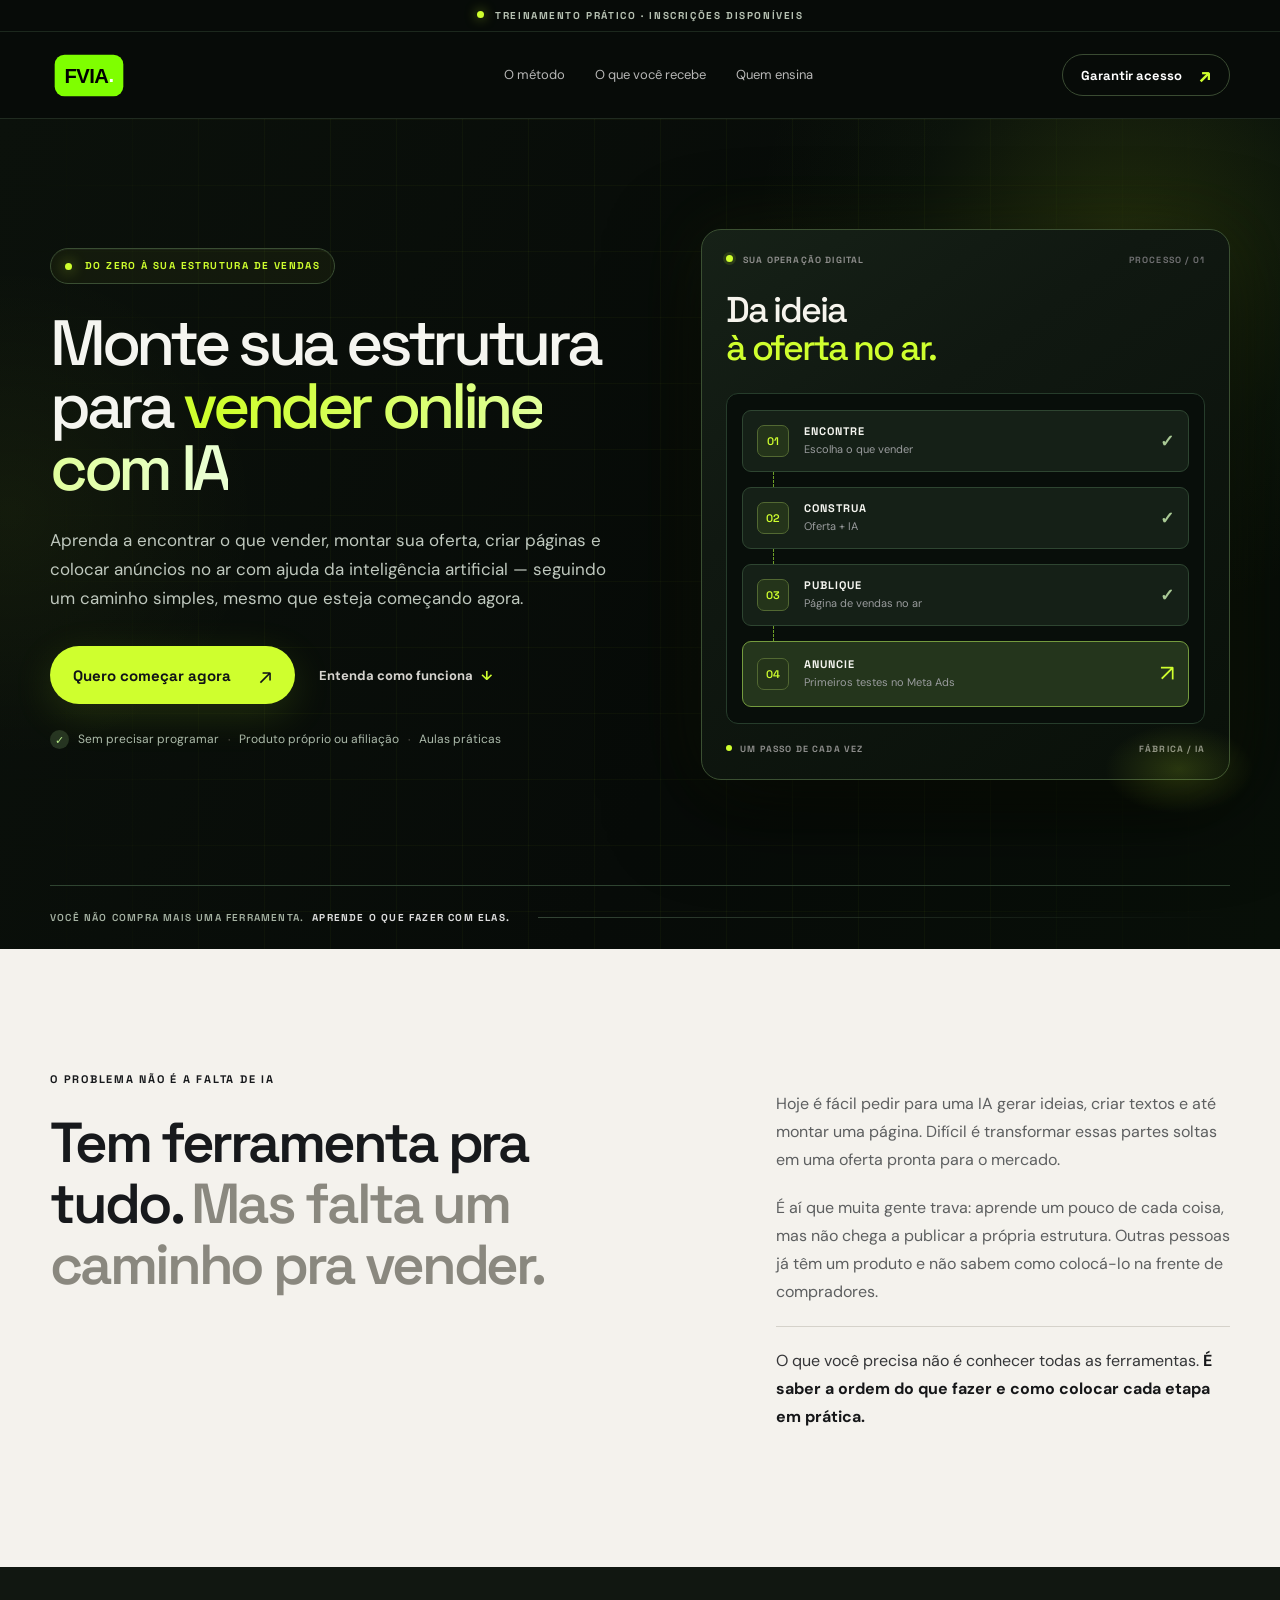
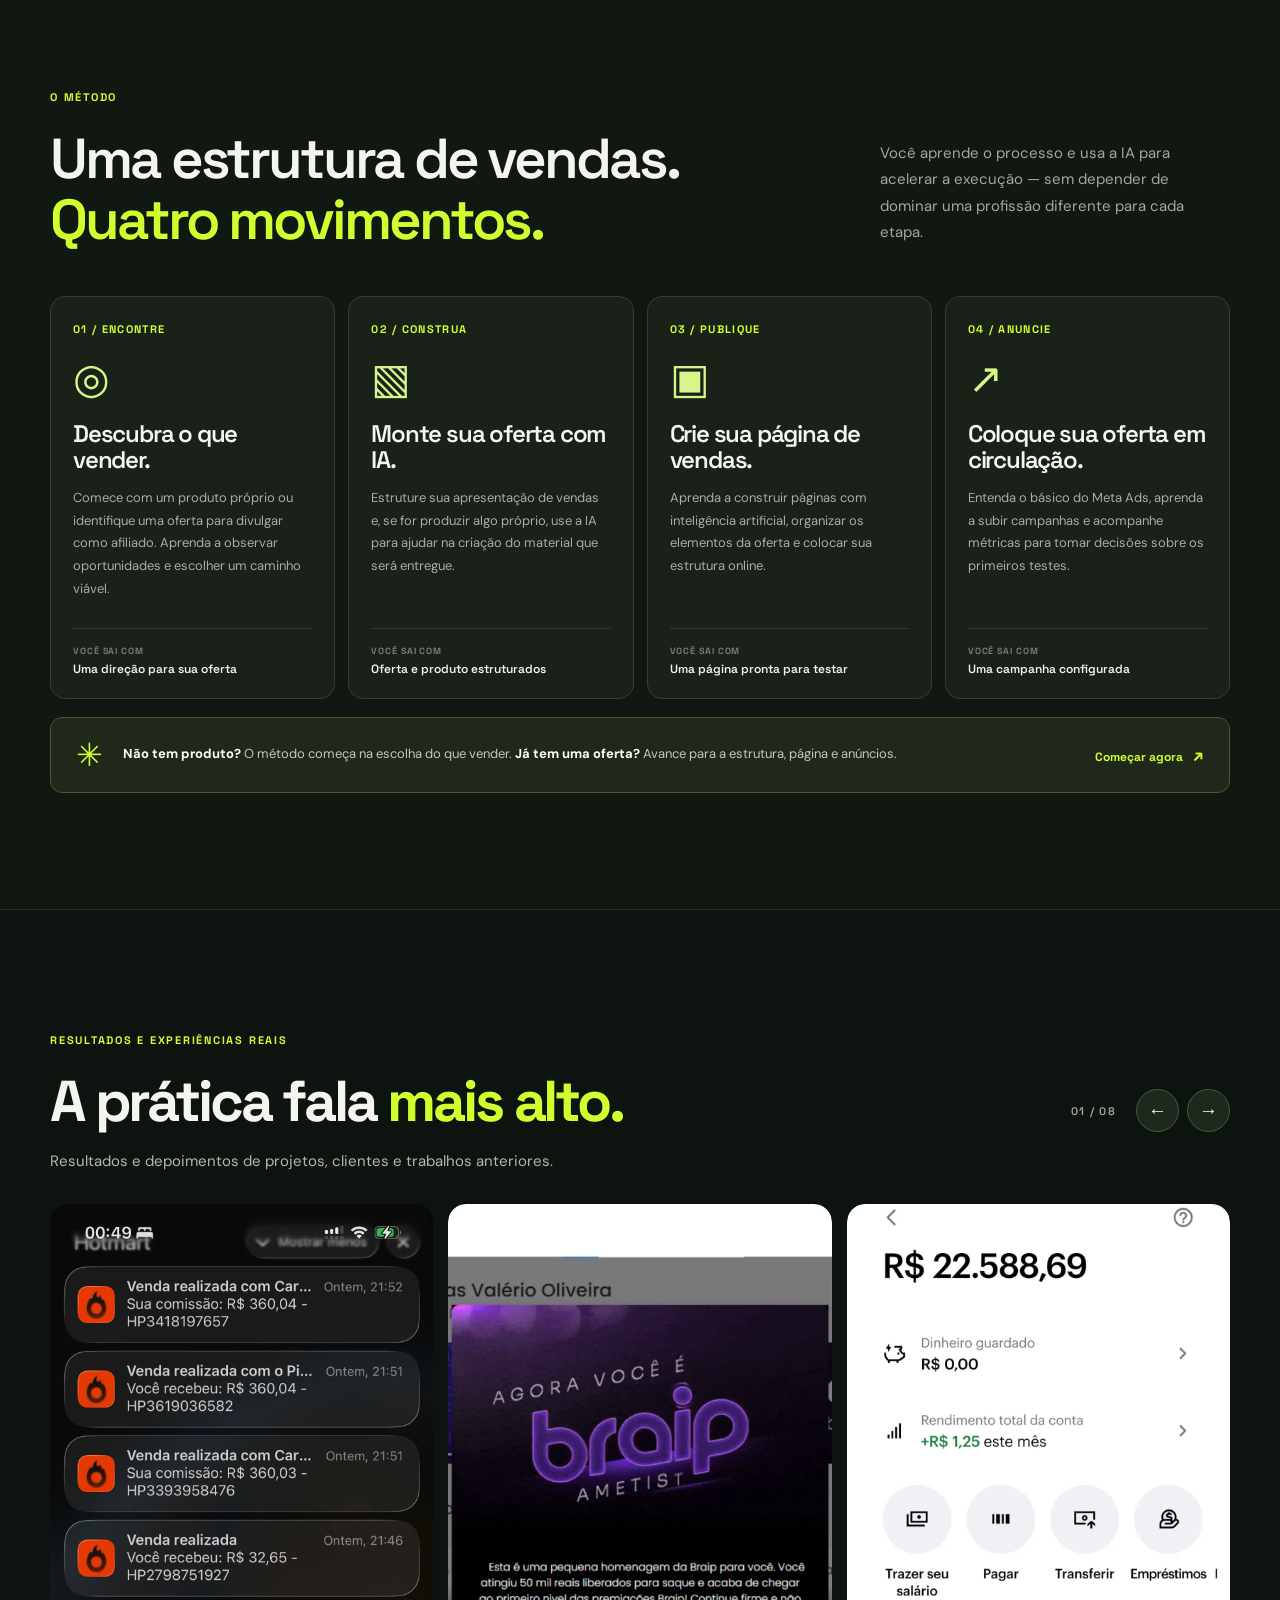
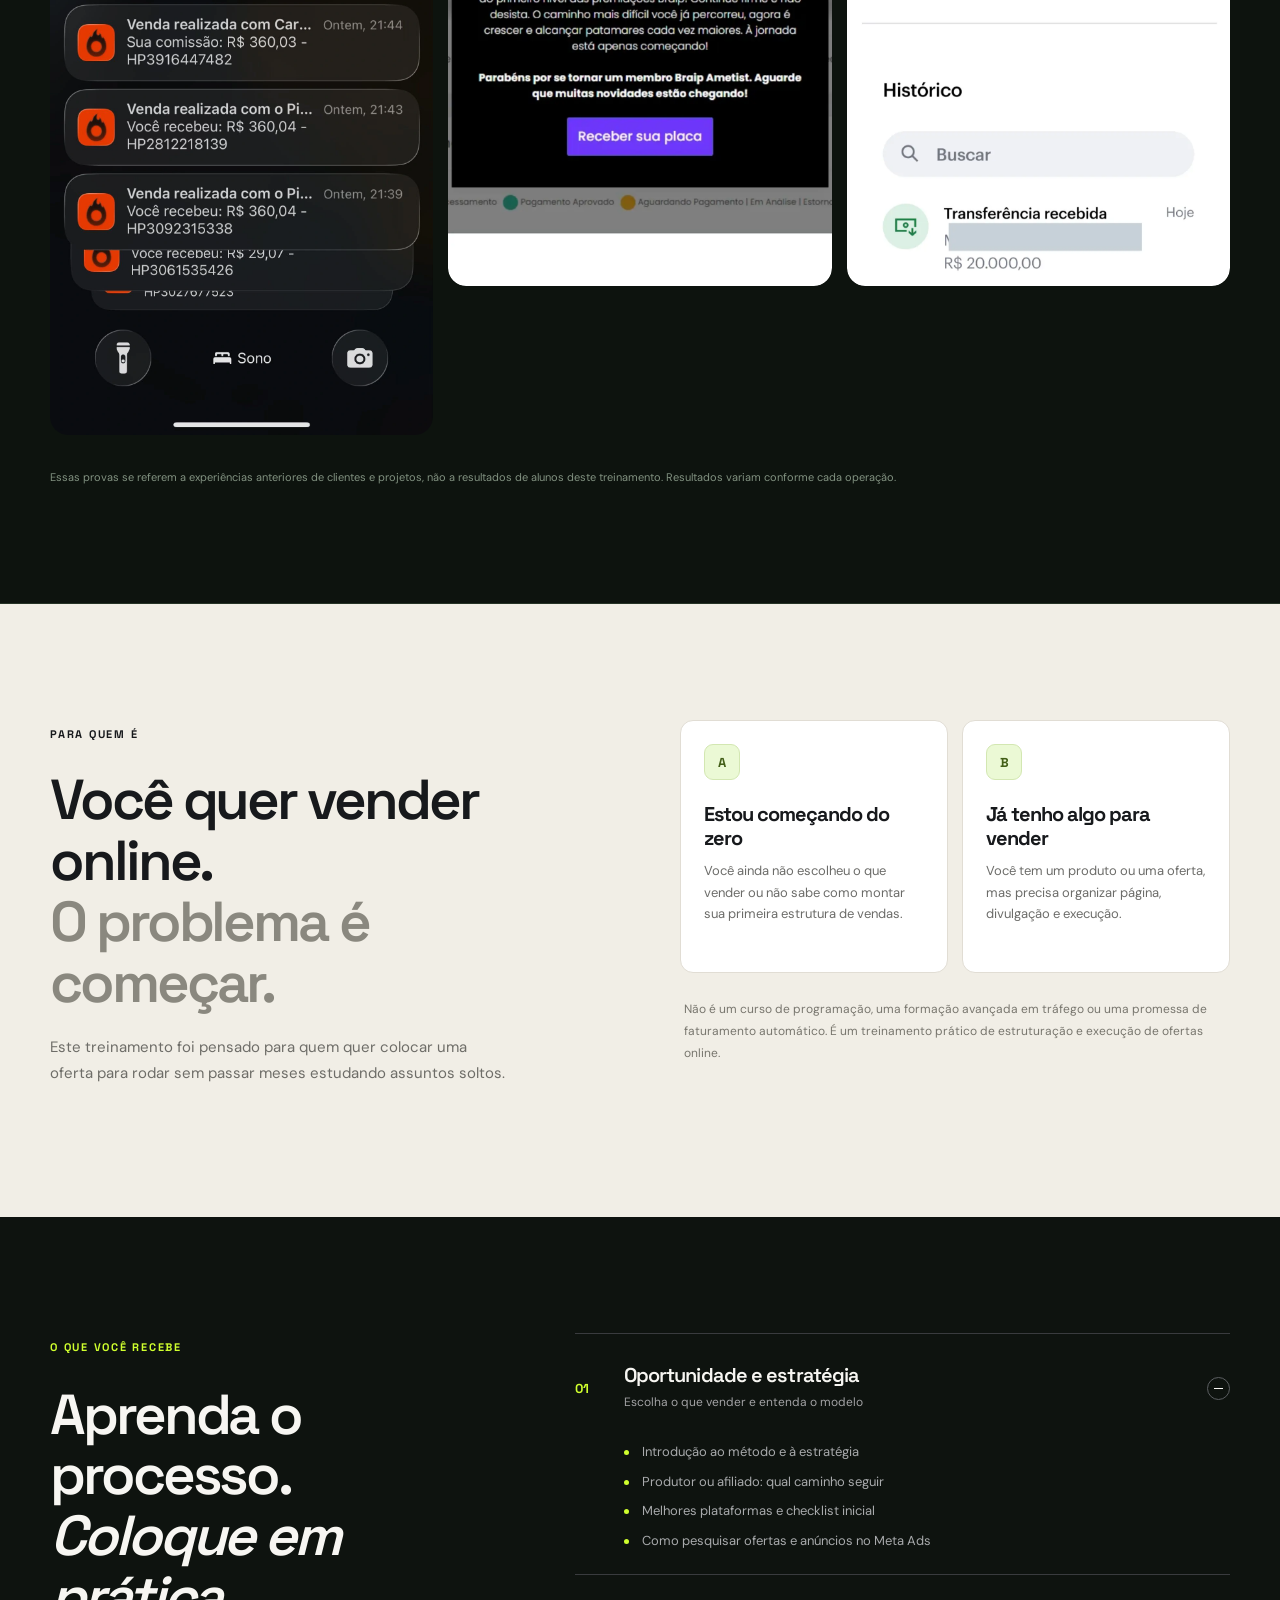
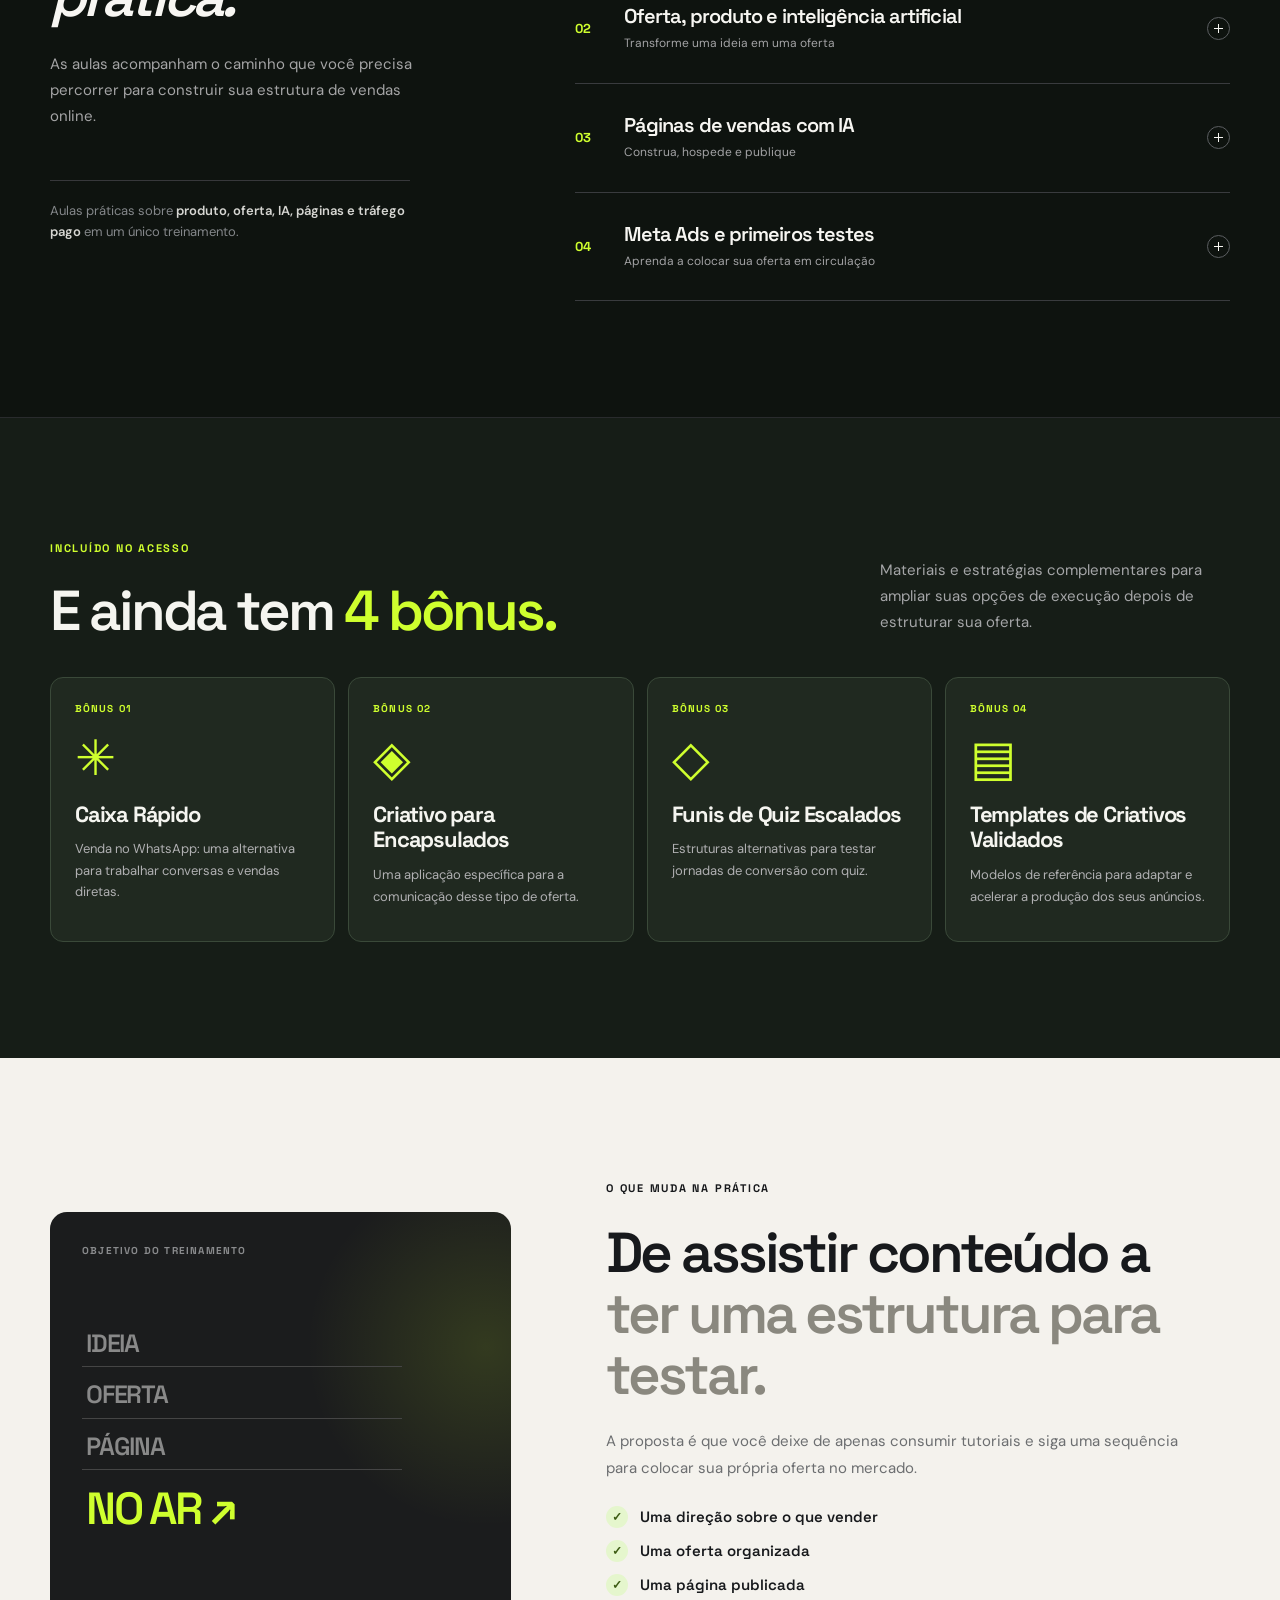
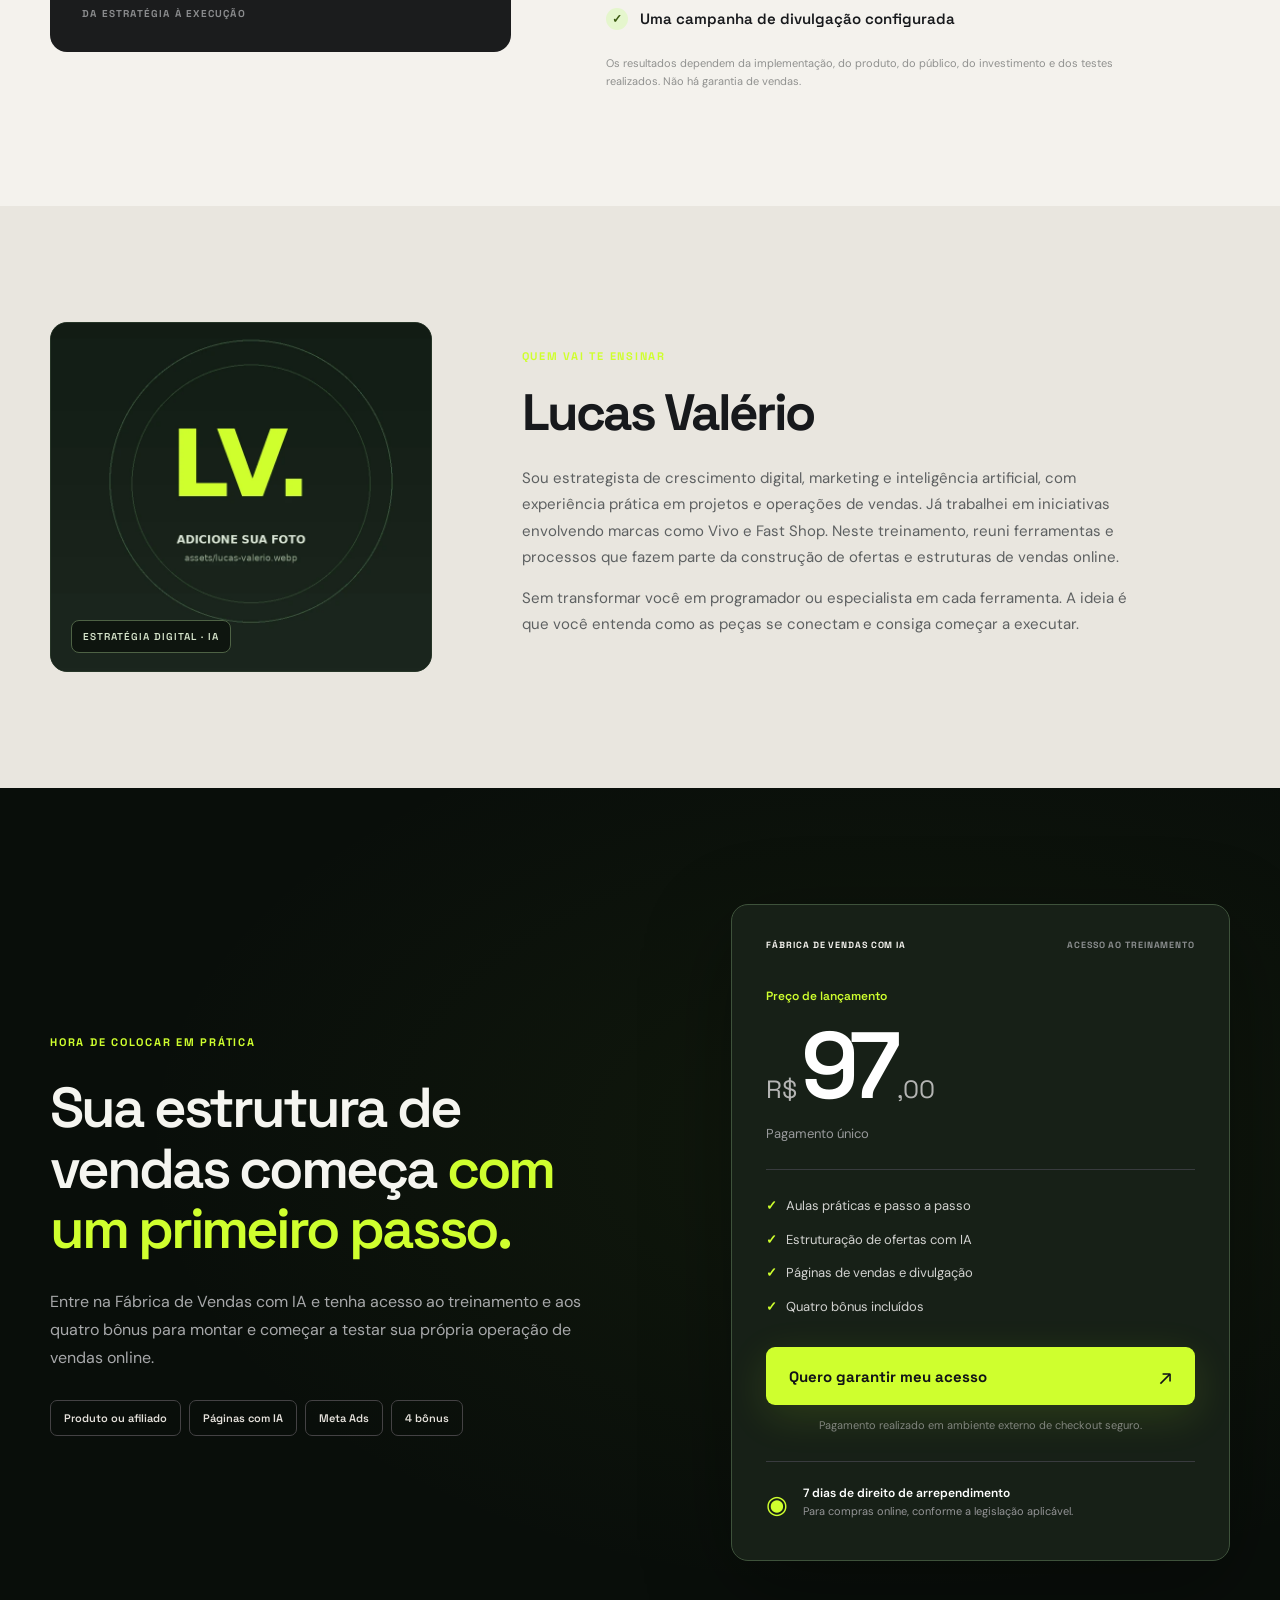
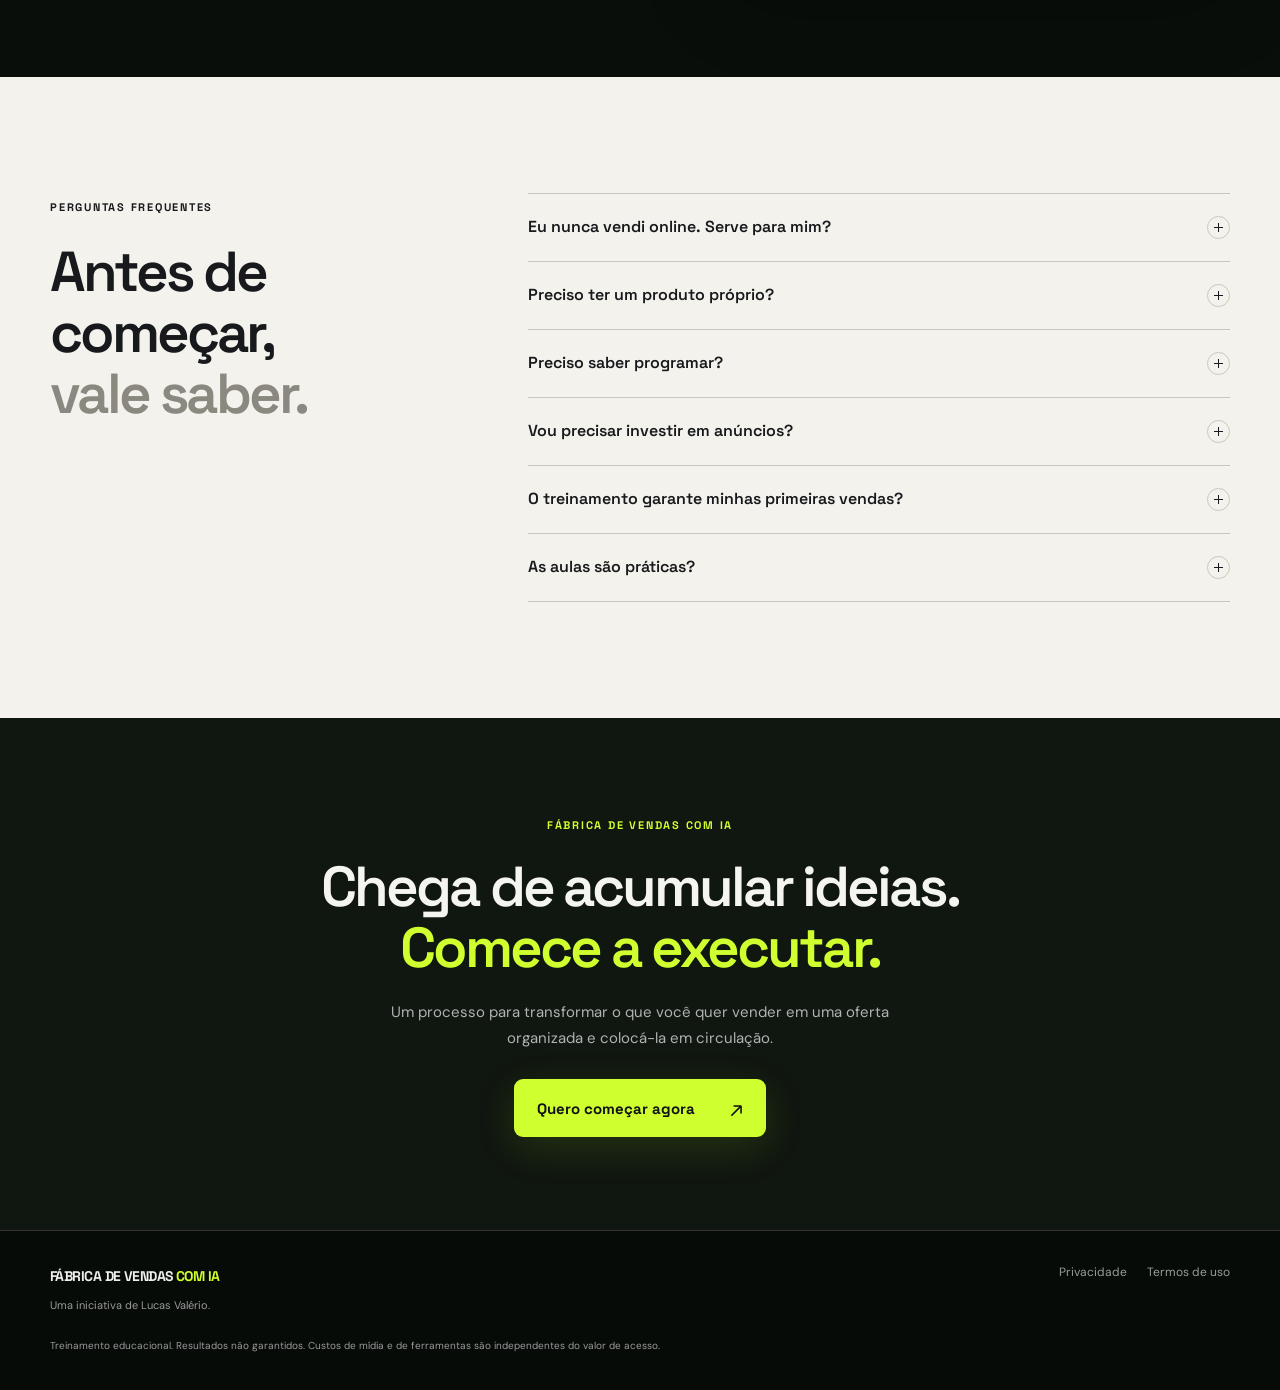
==== index.html @ 6d88d554 "Update index.html" ====
<!doctype html>
<html lang="pt-BR">
<head>
  <meta charset="utf-8">
  <meta name="viewport" content="width=device-width, initial-scale=1">
  <meta name="theme-color" content="#070B08">
  <meta name="description" content="Fábrica de Vendas com IA: aprenda a escolher uma oferta, criar sua estrutura de vendas online com inteligência artificial e anunciar no Meta Ads. Treinamento prático por R$ 97.">
  <meta property="og:type" content="website">
  <meta property="og:locale" content="pt_BR">
  <meta property="og:title" content="Fábrica de Vendas com IA | Do zero à sua estrutura de vendas online">
  <meta property="og:description" content="Um caminho prático para escolher o que vender, montar sua oferta, publicar sua página e aprender a anunciar com apoio da IA.">
  <meta name="twitter:card" content="summary">
  <meta name="twitter:title" content="Fábrica de Vendas com IA">
  <meta name="twitter:description" content="Monte sua própria estrutura de vendas online usando inteligência artificial.">
  <title>Fábrica de Vendas com IA | Lucas Valério</title>
  <link rel="icon" type="image/svg+xml" href="./favicon.svg">
  <link rel="preconnect" href="https://fonts.googleapis.com">
  <link rel="preconnect" href="https://fonts.gstatic.com" crossorigin>
  <link href="https://fonts.googleapis.com/css2?family=DM+Sans:wght@400;500;600;700&family=Space+Grotesk:wght@400;500;600;700&display=swap" rel="stylesheet">
  <link rel="stylesheet" href="./style.css">
  <script src="./script.js" defer></script>




  <script type="text/javascript">
    (function(c,l,a,r,i,t,y){
        c[a]=c[a]||function(){(c[a].q=c[a].q||[]).push(arguments)};
        t=l.createElement(r);t.async=1;t.src="https://www.clarity.ms/tag/"+i;
        y=l.getElementsByTagName(r)[0];y.parentNode.insertBefore(t,y);
    })(window, document, "clarity", "script", "z84dhyf1uo");
</script>




  
</head>
<body>
  <a class="skip" href="#conteudo">Pular para o conteúdo</a>
  <div class="topline"><span class="live-dot" aria-hidden="true"></span> TREINAMENTO PRÁTICO · INSCRIÇÕES DISPONÍVEIS</div>
  <header class="site-header" id="topo">
    <div class="container header-inner">
      <a class="brand" href="#topo" aria-label="Fábrica de Vendas com IA, início">
        <img class="brand-logo" src="./assets/FVIA.svg" width="264" height="72" alt="Fábrica de Vendas com IA" decoding="async">
      </a>
      <nav class="desktop-nav" aria-label="Navegação principal">
        <a href="#metodo">O método</a><a href="#conteudo-programa">O que você recebe</a><a href="#sobre">Quem ensina</a>
      </nav>
      <a href="#investimento" class="header-cta">Garantir acesso <span aria-hidden="true">↗</span></a>
    </div>
  </header>

  <main id="conteudo">
    <section class="hero dark-section" aria-labelledby="hero-heading">
      <div class="hero-grid" aria-hidden="true"></div>
      <div class="container hero-layout">
        <div class="hero-copy">
          <span class="eyebrow"><span class="line"></span> DO ZERO À SUA ESTRUTURA DE VENDAS</span>
          <h1 id="hero-heading">Monte sua estrutura para <em>vender online com IA</em></h1>
          <p class="hero-sub">Aprenda a encontrar o que vender, montar sua oferta, criar páginas e colocar anúncios no ar com ajuda da inteligência artificial — seguindo um caminho simples, mesmo que esteja começando agora.</p>
          <div class="hero-actions">
            <a class="btn btn-primary" href="#investimento">Quero começar agora <span class="btn-arrow" aria-hidden="true">↗</span></a>
            <a class="text-link" href="#metodo">Entenda como funciona <span aria-hidden="true">↓</span></a>
          </div>
          <div class="hero-note"><span class="check-circle" aria-hidden="true">✓</span> Sem precisar programar <span class="hero-dot">·</span> Produto próprio ou afiliação <span class="hero-dot">·</span> Aulas práticas</div>
        </div>
        <div class="hero-art" aria-label="Representação das quatro etapas do método: encontrar, construir, publicar e anunciar">
          <div class="art-topline"><span><b class="art-signal"></b> SUA OPERAÇÃO DIGITAL</span><span class="art-version">PROCESSO / 01</span></div>
          <div class="art-title">Da ideia <span>à oferta no ar.</span></div>
          <div class="art-flow">
            <div class="art-step"><span class="step-no">01</span><span class="step-copy"><strong>ENCONTRE</strong><small>Escolha o que vender</small></span><span class="step-check">✓</span></div>
            <div class="art-connector"></div>
            <div class="art-step"><span class="step-no">02</span><span class="step-copy"><strong>CONSTRUA</strong><small>Oferta + IA</small></span><span class="step-check">✓</span></div>
            <div class="art-connector"></div>
            <div class="art-step"><span class="step-no">03</span><span class="step-copy"><strong>PUBLIQUE</strong><small>Página de vendas no ar</small></span><span class="step-check">✓</span></div>
            <div class="art-connector"></div>
            <div class="art-step art-last"><span class="step-no">04</span><span class="step-copy"><strong>ANUNCIE</strong><small>Primeiros testes no Meta Ads</small></span><span class="step-arrow">↗</span></div>
          </div>
          <div class="art-footer"><span><i></i> UM PASSO DE CADA VEZ</span><span>FÁBRICA / IA</span></div>
        </div>
      </div>
      <div class="container"><div class="hero-bottom">VOCÊ NÃO COMPRA MAIS UMA FERRAMENTA. <strong>APRENDE O QUE FAZER COM ELAS.</strong><span class="hero-bottom-line"></span></div></div>
    </section>

    <section class="problem section-padding" id="problema">
      <div class="container problem-layout">
        <div class="section-heading"><span class="overline">O PROBLEMA NÃO É A FALTA DE IA</span><h2>Tem ferramenta pra tudo. <span>Mas falta um caminho pra vender.</span></h2></div>
        <div class="problem-body">
          <p>Hoje é fácil pedir para uma IA gerar ideias, criar textos e até montar uma página. Difícil é transformar essas partes soltas em uma oferta pronta para o mercado.</p>
          <p>É aí que muita gente trava: aprende um pouco de cada coisa, mas não chega a publicar a própria estrutura. Outras pessoas já têm um produto e não sabem como colocá-lo na frente de compradores.</p>
          <p class="problem-conclusion">O que você precisa não é conhecer todas as ferramentas. <strong>É saber a ordem do que fazer e como colocar cada etapa em prática.</strong></p>
        </div>
      </div>
    </section>

    <section class="method section-padding dark-section" id="metodo">
      <div class="container">
        <div class="method-head"><div><span class="overline orange-text">O MÉTODO</span><h2>Uma estrutura de vendas.<br><em>Quatro movimentos.</em></h2></div><p>Você aprende o processo e usa a IA para acelerar a execução — sem depender de dominar uma profissão diferente para cada etapa.</p></div>
        <div class="steps-grid">
          <article class="method-card"><span class="method-index">01 / ENCONTRE</span><div class="method-symbol" aria-hidden="true">◎</div><h3>Descubra o que vender.</h3><p>Comece com um produto próprio ou identifique uma oferta para divulgar como afiliado. Aprenda a observar oportunidades e escolher um caminho viável.</p><div class="method-result"><span>VOCÊ SAI COM</span><strong>Uma direção para sua oferta</strong></div></article>
          <article class="method-card"><span class="method-index">02 / CONSTRUA</span><div class="method-symbol" aria-hidden="true">▧</div><h3>Monte sua oferta com IA.</h3><p>Estruture sua apresentação de vendas e, se for produzir algo próprio, use a IA para ajudar na criação do material que será entregue.</p><div class="method-result"><span>VOCÊ SAI COM</span><strong>Oferta e produto estruturados</strong></div></article>
          <article class="method-card"><span class="method-index">03 / PUBLIQUE</span><div class="method-symbol" aria-hidden="true">▣</div><h3>Crie sua página de vendas.</h3><p>Aprenda a construir páginas com inteligência artificial, organizar os elementos da oferta e colocar sua estrutura online.</p><div class="method-result"><span>VOCÊ SAI COM</span><strong>Uma página pronta para testar</strong></div></article>
          <article class="method-card"><span class="method-index">04 / ANUNCIE</span><div class="method-symbol" aria-hidden="true">↗</div><h3>Coloque sua oferta em circulação.</h3><p>Entenda o básico do Meta Ads, aprenda a subir campanhas e acompanhe métricas para tomar decisões sobre os primeiros testes.</p><div class="method-result"><span>VOCÊ SAI COM</span><strong>Uma campanha configurada</strong></div></article>
        </div>
        <div class="method-banner"><span class="banner-star" aria-hidden="true">✳</span><p><strong>Não tem produto?</strong> O método começa na escolha do que vender. <strong>Já tem uma oferta?</strong> Avance para a estrutura, página e anúncios.</p><a href="#investimento">Começar agora <span aria-hidden="true">↗</span></a></div>
      </div>
    </section>

    <section class="proofs section-padding dark-section" id="resultados" aria-labelledby="proofs-title">
      <div class="container">
        <div class="proofs-heading">
          <div><span class="overline orange-text">RESULTADOS E EXPERIÊNCIAS REAIS</span><h2 id="proofs-title">A prática fala <em>mais alto.</em></h2></div>
          <div class="proofs-controls"><span class="proofs-counter" id="proofs-counter" aria-live="polite">01 / 06</span><button class="proof-nav" type="button" data-direction="prev" aria-label="Prova anterior">←</button><button class="proof-nav" type="button" data-direction="next" aria-label="Próxima prova">→</button></div>
        </div>
        <p class="proofs-description">Resultados e depoimentos de projetos, clientes e trabalhos anteriores.</p>
        
<div class="proofs-track" id="proofs-track" tabindex="0" aria-label="Carrossel de resultados e depoimentos">

  <!-- RESULTADOS -->
  <article class="proof-card">
    <div class="proof-media">
      <img src="./assets/provas/resultado-01.webp" alt="Resultado 01" loading="lazy">
    </div>
  </article>

  <article class="proof-card">
    <div class="proof-media">
      <img src="./assets/provas/resultado-02.webp" alt="Resultado 02" loading="lazy">
    </div>
  </article>

  <article class="proof-card">
    <div class="proof-media">
      <img src="./assets/provas/resultado-03.webp" alt="Resultado 03" loading="lazy">
    </div>
  </article>

  <article class="proof-card">
    <div class="proof-media">
      <img src="./assets/provas/resultado-04.webp" alt="Resultado 04" loading="lazy">
    </div>
  </article>

  <article class="proof-card">
    <div class="proof-media">
      <img src="./assets/provas/resultado-05.webp" alt="Resultado 05" loading="lazy">
    </div>
  </article>

  <!-- DEPOIMENTO EM IMAGEM -->
  <article class="proof-card">
    <div class="proof-media">
      <img src="./assets/provas/depoimento-01.webp" alt="Depoimento de cliente" loading="lazy">
    </div>
  </article>

  <!-- VIDEO 01 -->
  <article class="proof-card">
    <button class="proof-video" type="button"
      data-video="./assets/provas/video-01-thumb.mp4"
      aria-label="Assistir depoimento em vídeo 01">

      <img src="./assets/provas/video-01-thumb.webp" alt="Capa do vídeo 01" loading="lazy">
      <span class="play-circle" aria-hidden="true">▶</span>

    </button>
  </article>

  <!-- VIDEO 02 -->
  <article class="proof-card">
    <button class="proof-video proof-video-no-thumb" type="button"
      data-video="./assets/provas/video-02.MP4"
      aria-label="Assistir depoimento em vídeo 02">

      <span class="play-circle" aria-hidden="true">▶</span>

    </button>
  </article>

</div>

        <p class="proof-disclaimer">Essas provas se referem a experiências anteriores de clientes e projetos, não a resultados de alunos deste treinamento. Resultados variam conforme cada operação.</p>
      </div>
    </section>
    <dialog class="proof-dialog" id="proof-dialog" aria-label="Depoimento em vídeo"><div class="dialog-heading"><strong>Depoimento em vídeo</strong><button type="button" class="proof-close" id="proof-close" aria-label="Fechar vídeo">×</button></div><video id="proof-player" controls playsinline preload="none"></video><p id="proof-player-error" hidden>O vídeo ainda não foi adicionado. Envie o arquivo para a pasta <code>assets/videos/</code> no GitHub.</p></dialog>

    <section class="who section-padding" id="para-quem">
      <div class="container who-layout"><div><span class="overline">PARA QUEM É</span><h2>Você quer vender online.<br><span>O problema é começar.</span></h2><p>Este treinamento foi pensado para quem quer colocar uma oferta para rodar sem passar meses estudando assuntos soltos.</p></div>
      <div class="who-options"><div class="who-card"><span class="who-number">A</span><h3>Estou começando do zero</h3><p>Você ainda não escolheu o que vender ou não sabe como montar sua primeira estrutura de vendas.</p></div><div class="who-card"><span class="who-number">B</span><h3>Já tenho algo para vender</h3><p>Você tem um produto ou uma oferta, mas precisa organizar página, divulgação e execução.</p></div><div class="who-disclaimer">Não é um curso de programação, uma formação avançada em tráfego ou uma promessa de faturamento automático. É um treinamento prático de estruturação e execução de ofertas online.</div></div>
      </div>
    </section>

    <section class="curriculum section-padding" id="conteudo-programa">
      <div class="container curriculum-layout">
        <div class="curriculum-intro"><span class="overline orange-text">O QUE VOCÊ RECEBE</span><h2>Aprenda o processo.<br><em>Coloque em prática.</em></h2><p>As aulas acompanham o caminho que você precisa percorrer para construir sua estrutura de vendas online.</p><div class="curriculum-aside">Aulas práticas sobre <strong>produto, oferta, IA, páginas e tráfego pago</strong> em um único treinamento.</div></div>
        <div class="module-list">
          <details class="module" open><summary><span class="module-num">01</span><span class="module-name"><strong>Oportunidade e estratégia</strong><small>Escolha o que vender e entenda o modelo</small></span><span class="toggle-plus" aria-hidden="true"></span></summary><div class="module-content"><ul><li>Introdução ao método e à estratégia</li><li>Produtor ou afiliado: qual caminho seguir</li><li>Melhores plataformas e checklist inicial</li><li>Como pesquisar ofertas e anúncios no Meta Ads</li></ul></div></details>
          <details class="module"><summary><span class="module-num">02</span><span class="module-name"><strong>Oferta, produto e inteligência artificial</strong><small>Transforme uma ideia em uma oferta</small></span><span class="toggle-plus" aria-hidden="true"></span></summary><div class="module-content"><ul><li>Estrutura de vendas e apresentação da oferta</li><li>Como pensar a entrega do seu produto</li><li>Ferramentas de IA para criar entregáveis</li><li>Organização da estrutura comercial</li></ul></div></details>
          <details class="module"><summary><span class="module-num">03</span><span class="module-name"><strong>Páginas de vendas com IA</strong><small>Construa, hospede e publique</small></span><span class="toggle-plus" aria-hidden="true"></span></summary><div class="module-content"><ul><li>Construção de sites e páginas com IA</li><li>Ferramentas utilizadas no processo</li><li>Hospedagem gratuita</li><li>Aplicação prática de páginas e estrutura de vendas</li></ul></div></details>
          <details class="module"><summary><span class="module-num">04</span><span class="module-name"><strong>Meta Ads e primeiros testes</strong><small>Aprenda a colocar sua oferta em circulação</small></span><span class="toggle-plus" aria-hidden="true"></span></summary><div class="module-content"><ul><li>Introdução e configuração do Meta Ads</li><li>Subindo sua primeira campanha</li><li>Principais métricas e otimização</li><li>Estrutura de vendas, presell e WhatsApp</li></ul></div></details>
        </div>
      </div>
    </section>

    <section class="bonuses section-padding dark-section" id="bonus">
      <div class="container"><div class="bonus-head"><div><span class="overline orange-text">INCLUÍDO NO ACESSO</span><h2>E ainda tem <em>4 bônus.</em></h2></div><p>Materiais e estratégias complementares para ampliar suas opções de execução depois de estruturar sua oferta.</p></div>
        <div class="bonus-grid">
          <article class="bonus-card"><span class="bonus-tag">BÔNUS 01</span><div class="bonus-glyph" aria-hidden="true">✳</div><h3>Caixa Rápido</h3><p>Venda no WhatsApp: uma alternativa para trabalhar conversas e vendas diretas.</p></article>
          <article class="bonus-card"><span class="bonus-tag">BÔNUS 02</span><div class="bonus-glyph" aria-hidden="true">◈</div><h3>Criativo para Encapsulados</h3><p>Uma aplicação específica para a comunicação desse tipo de oferta.</p></article>
          <article class="bonus-card"><span class="bonus-tag">BÔNUS 03</span><div class="bonus-glyph" aria-hidden="true">◇</div><h3>Funis de Quiz Escalados</h3><p>Estruturas alternativas para testar jornadas de conversão com quiz.</p></article>
          <article class="bonus-card"><span class="bonus-tag">BÔNUS 04</span><div class="bonus-glyph" aria-hidden="true">▤</div><h3>Templates de Criativos Validados</h3><p>Modelos de referência para adaptar e acelerar a produção dos seus anúncios.</p></article>
        </div>
      </div>
    </section>

    <section class="outcome section-padding"><div class="container outcome-layout"><div class="outcome-drawing" aria-hidden="true"><span class="outcome-label">OBJETIVO DO TREINAMENTO</span><div class="outcome-stack"><span>IDEIA</span><span>OFERTA</span><span>PÁGINA</span><strong>NO AR ↗</strong></div><span class="outcome-foot">DA ESTRATÉGIA À EXECUÇÃO</span></div><div class="outcome-text"><span class="overline">O QUE MUDA NA PRÁTICA</span><h2>De assistir conteúdo a <span>ter uma estrutura para testar.</span></h2><p>A proposta é que você deixe de apenas consumir tutoriais e siga uma sequência para colocar sua própria oferta no mercado.</p><ul class="outcome-list"><li><span>✓</span> Uma direção sobre o que vender</li><li><span>✓</span> Uma oferta organizada</li><li><span>✓</span> Uma página publicada</li><li><span>✓</span> Uma campanha de divulgação configurada</li></ul><small>Os resultados dependem da implementação, do produto, do público, do investimento e dos testes realizados. Não há garantia de vendas.</small></div></div></section>

    <section class="author section-padding" id="sobre"><div class="container author-layout"><div class="author-photo-frame"><img class="author-photo" src="./assets/lucas-valerio.webp" alt="Foto de Lucas Valério (substitua pelo arquivo da sua foto)" width="780" height="900" loading="lazy" decoding="async"><span class="author-photo-tag">ESTRATÉGIA DIGITAL · IA</span></div><div class="author-copy"><span class="overline orange-text">QUEM VAI TE ENSINAR</span><h2>Lucas Valério</h2><p>Sou estrategista de crescimento digital, marketing e inteligência artificial, com experiência prática em projetos e operações de vendas. Já trabalhei em iniciativas envolvendo marcas como Vivo e Fast Shop. Neste treinamento, reuni ferramentas e processos que fazem parte da construção de ofertas e estruturas de vendas online.</p><p>Sem transformar você em programador ou especialista em cada ferramenta. A ideia é que você entenda como as peças se conectam e consiga começar a executar.</p></div></div></section>

    <section class="pricing section-padding dark-section" id="investimento"><div class="container pricing-layout"><div class="pricing-copy"><span class="overline orange-text">HORA DE COLOCAR EM PRÁTICA</span><h2>Sua estrutura de vendas começa <em>com um primeiro passo.</em></h2><p>Entre na Fábrica de Vendas com IA e tenha acesso ao treinamento e aos quatro bônus para montar e começar a testar sua própria operação de vendas online.</p><div class="pricing-minis"><span>Produto ou afiliado</span><span>Páginas com IA</span><span>Meta Ads</span><span>4 bônus</span></div></div><div class="price-card"><div class="price-card-top"><span>FÁBRICA DE VENDAS COM IA</span><span>ACESSO AO TREINAMENTO</span></div><div class="price-caption">Preço de lançamento</div><div class="price"><span>R$</span><strong>97</strong><span>,00</span></div><div class="price-note">Pagamento único</div><div class="price-divider"></div><ul><li><span>✓</span> Aulas práticas e passo a passo</li><li><span>✓</span> Estruturação de ofertas com IA</li><li><span>✓</span> Páginas de vendas e divulgação</li><li><span>✓</span> Quatro bônus incluídos</li></ul><a class="btn btn-primary price-btn" href="#investimento" data-checkout>Quero garantir meu acesso <span class="btn-arrow" aria-hidden="true">↗</span></a><p class="price-safe">Pagamento realizado em ambiente externo de checkout seguro.</p><div class="price-guarantee"><span aria-hidden="true">◉</span><p><strong>7 dias de direito de arrependimento</strong><br>Para compras online, conforme a legislação aplicável.</p></div></div></div></section>

    <section class="faq section-padding" id="duvidas"><div class="container faq-layout"><div><span class="overline">PERGUNTAS FREQUENTES</span><h2>Antes de começar,<br><span>vale saber.</span></h2></div><div class="faq-list"><details><summary>Eu nunca vendi online. Serve para mim?<span class="toggle-plus" aria-hidden="true"></span></summary><p>Sim. O treinamento parte da escolha do que vender e apresenta um caminho para organizar oferta, página e primeiros testes. Você precisará dedicar tempo à execução.</p></details><details><summary>Preciso ter um produto próprio?<span class="toggle-plus" aria-hidden="true"></span></summary><p>Não. Você pode estudar tanto o caminho de criar seu próprio produto quanto o de trabalhar com uma oferta como afiliado.</p></details><details><summary>Preciso saber programar?<span class="toggle-plus" aria-hidden="true"></span></summary><p>Não é necessário ter experiência em programação. Você vai usar ferramentas de IA e seguir as instruções práticas, mas precisa ter familiaridade básica com computador e internet.</p></details><details><summary>Vou precisar investir em anúncios?<span class="toggle-plus" aria-hidden="true"></span></summary><p>Para executar a parte de tráfego pago, sim. O investimento em mídia é separado do valor do treinamento. Algumas ferramentas também podem ter custos próprios, dependendo da opção escolhida.</p></details><details><summary>O treinamento garante minhas primeiras vendas?<span class="toggle-plus" aria-hidden="true"></span></summary><p>Não. Você aprende a montar e testar uma estrutura. Vendas dependem de vários fatores, incluindo demanda, oferta, criativos, investimento e otimização.</p></details><details><summary>As aulas são práticas?<span class="toggle-plus" aria-hidden="true"></span></summary><p>Sim. A proposta é apresentar as etapas e ferramentas necessárias para que você consiga executar o processo no seu ritmo.</p></details></div></div></section>

    <section class="last-cta dark-section"><div class="container last-cta-inner"><span class="overline orange-text">FÁBRICA DE VENDAS COM IA</span><h2>Chega de acumular ideias.<br><em>Comece a executar.</em></h2><p>Um processo para transformar o que você quer vender em uma oferta organizada e colocá-la em circulação.</p><a class="btn btn-primary" href="#investimento">Quero começar agora <span class="btn-arrow" aria-hidden="true">↗</span></a></div></section>
  </main>
  <footer class="site-footer"><div class="container footer-inner"><div class="footer-brand"><span>FÁBRICA DE VENDAS <b>COM IA</b></span><small>Uma iniciativa de Lucas Valério.</small></div><div class="footer-links"><a href="./politica-de-privacidade.html">Privacidade</a><a href="./termos-de-uso.html">Termos de uso</a><a href="#" data-contact>Contato</a></div><p>Treinamento educacional. Resultados não garantidos. Custos de mídia e de ferramentas são independentes do valor de acesso.</p></div></footer>
  <div class="toast" id="checkout-toast" role="status" aria-live="polite" hidden>Para ativar a compra, configure o link do checkout no arquivo script.js.</div>
</body>
</html>
---- style.css ----
:root{--bg:#070b08;--bg-2:#101710;--card:#151b16;--ink:#17191c;--muted:#66686b;--white:#f5f5f0;--line:#2b2d32;--orange:#cfff2e;--orange-hover:#dbff68;--cream:#f5f5f0;--cream-2:#ebece8;--font-head:'Space Grotesk',Arial,sans-serif;--font-body:'DM Sans',Arial,sans-serif;--container:1180px}
*{box-sizing:border-box}html{scroll-behavior:smooth;scroll-padding-top:82px}body{margin:0;background:var(--cream);color:var(--ink);font:400 16px/1.65 var(--font-body);overflow-x:hidden}a{color:inherit;text-decoration:none}button,a,summary{ -webkit-tap-highlight-color:transparent }a:focus-visible,summary:focus-visible{outline:3px solid #cfff2e;outline-offset:4px}img,svg{max-width:100%}h1,h2,h3,p{margin-top:0}h1,h2,h3{font-family:var(--font-head);line-height:1.08;letter-spacing:-.055em}p{line-height:1.75}.container{width:min(var(--container),calc(100% - 96px));margin:0 auto}.dark-section{background:var(--bg);color:var(--white)}.section-padding{padding:116px 0}.overline,.eyebrow{font:700 11px/1.4 var(--font-head);letter-spacing:.16em;text-transform:uppercase}.orange-text{color:var(--orange)}.skip{position:absolute;top:-100px;left:20px;z-index:1000;background:white;color:black;padding:12px}.skip:focus{top:16px}.topline{height:32px;background:#cfff2e;color:#131313;text-align:center;font:700 10px/32px var(--font-head);letter-spacing:.18em}.live-dot,.art-signal{display:inline-block;border-radius:100%;width:7px;height:7px;background:#17191c;margin-right:7px;vertical-align:1px}.site-header{position:relative;z-index:10;background:#0b0d10;border-bottom:1px solid #22242a;color:white}.header-inner{height:86px;display:flex;align-items:center;justify-content:space-between;gap:24px}.brand{display:flex;gap:11px;align-items:center}.brand-icon{display:grid;place-items:center;width:43px;height:43px;border:1px solid #574222;background:#221c13;border-radius:12px;color:var(--orange)}.brand-icon svg{width:28px;height:28px}.brand-label{font:700 15px/.97 var(--font-head);letter-spacing:-.04em;display:block}.brand-label>span{display:block}.brand-label small{font:700 9px/1.1 var(--font-head);letter-spacing:.2em;color:var(--orange);display:block;margin-top:6px}.desktop-nav{display:flex;align-items:center;gap:30px;font-size:13px;color:#b7b7b6}.desktop-nav a:hover{color:white}.header-cta{display:inline-flex;align-items:center;gap:17px;border-radius:99px;border:1px solid #484848;padding:10px 18px;font:700 13px var(--font-head);white-space:nowrap}.header-cta:hover{border-color:var(--orange);color:var(--orange)}.header-cta span{font-size:20px;line-height:1;color:var(--orange)}
.hero{position:relative;overflow:hidden;padding:108px 0 0}.hero-grid{position:absolute;inset:0;background-image:linear-gradient(to right,rgba(255,255,255,.027) 1px,transparent 1px),linear-gradient(to bottom,rgba(255,255,255,.027) 1px,transparent 1px);background-size:81px 81px;mask-image:linear-gradient(to bottom,transparent,black 10%,transparent 95%);pointer-events:none}.hero:before{position:absolute;content:"";width:520px;height:520px;right:-240px;top:0;border-radius:50%;background:radial-gradient(circle,rgba(255,179,62,.095),transparent 68%);pointer-events:none}.hero-layout{position:relative;display:grid;grid-template-columns:1.04fr .96fr;align-items:center;gap:75px}.eyebrow{display:inline-flex;align-items:center;gap:13px;color:var(--orange)}.eyebrow .line{width:28px;height:1px;background:var(--orange)}.hero h1{max-width:720px;margin:28px 0 27px;font-size:clamp(50px,5.45vw,79px);font-weight:600;line-height:.99;letter-spacing:-.072em}.hero h1 em,.method h2 em,.bonus-head h2 em,.pricing h2 em,.last-cta h2 em{font-style:normal;color:var(--orange)}.hero-sub{font-size:17px;max-width:560px;color:#bbbcbf;line-height:1.78;margin-bottom:33px}.hero-actions{display:flex;gap:24px;align-items:center;flex-wrap:wrap}.btn{position:relative;display:inline-flex;align-items:center;justify-content:space-between;gap:28px;min-height:58px;padding:0 23px;border-radius:9px;font:700 15px var(--font-head);transition:transform .15s ease,background .15s ease;white-space:nowrap}.btn:hover{transform:translateY(-2px)}.btn-primary{color:#111317;background:var(--orange);box-shadow:0 12px 32px rgba(255,179,62,.13)}.btn-primary:hover{background:var(--orange-hover)}.btn-arrow{font-size:22px;font-weight:400;line-height:1}.text-link{font-size:13px;font-weight:700;color:#d6d4cf;white-space:nowrap}.text-link span{padding-left:5px;color:var(--orange)}.text-link:hover{color:#fff}.hero-note{margin-top:26px;font-size:12px;color:#85878b}.check-circle{display:inline-grid;place-items:center;background:#263422;color:#bcf08d;width:19px;height:19px;border-radius:50%;font-size:11px;margin-right:6px}.hero-dot{color:#635f57;margin:0 6px}.hero-art{margin-top:10px;border:1px solid #383839;background:linear-gradient(142deg,#1d1d1b,#141619 45%,#141619);border-radius:20px;box-shadow:0 30px 120px #0008,0 0 0 7px rgba(255,255,255,.015);padding:24px;position:relative}.hero-art:after{content:"";height:90px;width:150px;background:radial-gradient(ellipse,#cfff2e28,transparent 70%);position:absolute;right:-25px;bottom:-35px;pointer-events:none}.art-topline,.art-footer{display:flex;align-items:center;justify-content:space-between;gap:10px;color:#8d8d8b;font:700 9px var(--font-head);letter-spacing:.13em}.art-signal{background:var(--orange);box-shadow:0 0 0 3px #cfff2e20}.art-version{color:#6e6e70}.art-title{font:500 32px/1.07 var(--font-head);letter-spacing:-.06em;margin:25px 0;color:#f6f4ed}.art-title span{display:block;color:var(--orange)}.art-flow{border-radius:12px;background:#101214;border:1px solid #2b2c2e;padding:16px 15px}.art-step{background:#1d2023;border:1px solid #34373b;border-radius:9px;padding:13px 14px;display:flex;align-items:center;gap:15px}.step-no{width:32px;height:32px;border-radius:7px;background:#2b2923;border:1px solid #544026;color:var(--orange);display:grid;place-items:center;font:600 11px var(--font-head)}.step-copy{flex:1;display:flex;flex-direction:column;gap:2px}.step-copy strong{font:700 11px var(--font-head);letter-spacing:.09em}.step-copy small{font-size:11px;color:#999b9d}.step-check{color:#a9c995;font-weight:700;font-size:17px}.step-arrow{font-size:23px;color:var(--orange)}.art-connector{height:15px;border-left:1px dashed #6d9e27;margin-left:31px}.art-last{background:#1d2c16;border-color:#637c35}.art-footer{margin-top:19px}.art-footer i{width:6px;height:6px;display:inline-block;border-radius:50%;background:var(--orange);vertical-align:1px;margin-right:5px}.hero-bottom{position:relative;border-top:1px solid #2b2c30;margin-top:105px;padding:25px 0;display:flex;gap:8px;align-items:center;font:600 10px var(--font-head);letter-spacing:.12em;color:#99999c}.hero-bottom strong{color:#ddd}.hero-bottom-line{flex:1;height:1px;background:linear-gradient(90deg,#3a3c40,transparent);margin-left:20px}
.problem{background:#f4f2ed}.problem-layout{display:grid;grid-template-columns:1fr .75fr;gap:120px}.problem h2,.who h2,.outcome h2,.faq h2{font-size:clamp(39px,4.4vw,63px);font-weight:600;margin:22px 0 0}.problem h2 span,.who h2 span,.outcome h2 span,.faq h2 span{color:#8a887f}.problem-body{padding-top:25px}.problem-body p{font-size:16px;color:#5d5f60;margin-bottom:20px}.problem-body .problem-conclusion{border-top:1px solid #d5d2ca;padding-top:20px;color:#353638}.problem-conclusion strong{color:#161719}
.method{background:#121416;position:relative}.method-head,.bonus-head{display:flex;align-items:flex-end;justify-content:space-between;gap:48px;margin-bottom:45px}.method h2,.curriculum h2,.bonus-head h2,.pricing h2,.last-cta h2{font-size:clamp(42px,4.4vw,63px);font-weight:600;margin:20px 0 0}.method-head>p,.bonus-head>p{max-width:350px;color:#a5a6a8;font-size:15px;margin:0 0 6px}.steps-grid{display:grid;grid-template-columns:repeat(4,minmax(0,1fr));gap:13px}.method-card{background:#1c1e21;border:1px solid #353639;border-radius:15px;padding:25px 22px 21px;display:flex;flex-direction:column;min-height:371px;transition:transform .2s ease,border-color .2s ease}.method-card:hover{transform:translateY(-3px);border-color:#88aa3e}.method-index{font:700 11px var(--font-head);letter-spacing:.12em;color:var(--orange)}.method-symbol{height:85px;display:flex;align-items:center;font-size:42px;line-height:1;color:#d6f68a;font-family:Arial}.method-card h3{font-size:24px;font-weight:600;letter-spacing:-.05em;margin-bottom:14px}.method-card p{font-size:13px;line-height:1.75;color:#a9aaad;margin-bottom:27px}.method-result{border-top:1px solid #353639;padding-top:16px;margin-top:auto;display:flex;flex-direction:column;gap:4px}.method-result span{font:700 9px var(--font-head);letter-spacing:.1em;color:#797b7d}.method-result strong{font:600 12px var(--font-head);color:#f2f2ee}.method-banner{margin-top:18px;background:#20281b;border:1px solid #435a30;border-radius:12px;padding:21px 25px;display:flex;align-items:center;gap:20px}.banner-star{color:var(--orange);font-size:32px;line-height:1}.method-banner p{margin:0;flex:1;font-size:13px;color:#c9c4ba}.method-banner strong{color:white}.method-banner a{color:var(--orange);font:700 12px var(--font-head);white-space:nowrap}.method-banner a span{font-size:17px;padding-left:7px}
.who{background:#f1eee6}.who-layout{display:grid;grid-template-columns:1fr 1fr;gap:80px}.who-layout h2{margin:24px 0 20px}.who-layout>div>p{font-size:15px;color:#6e6d68;max-width:460px}.who-options{display:grid;grid-template-columns:1fr 1fr;gap:14px}.who-card{background:#fff;border:1px solid #e1ddd4;border-radius:13px;padding:23px;min-height:215px}.who-number{display:grid;place-items:center;width:36px;height:36px;background:#e7f8cc;border:1px solid #d3e8ad;color:#415f0c;border-radius:9px;font:700 13px var(--font-head)}.who-card h3{font-size:20px;line-height:1.2;letter-spacing:-.05em;margin:22px 0 10px}.who-card p{color:#6c6c69;font-size:13px;line-height:1.65;margin:0}.who-disclaimer{grid-column:1/-1;font-size:12px;color:#78766e;line-height:1.8;padding:12px 4px}
.curriculum{background:#111316;color:#f7f6f2}.curriculum-layout{display:grid;grid-template-columns:.8fr 1.2fr;gap:88px}.curriculum-intro{position:relative}.curriculum h2{margin-top:25px}.curriculum-intro>p{max-width:375px;color:#a5a5a6;margin:23px 0;font-size:15px}.curriculum-aside{border-top:1px solid #37383b;margin-top:50px;padding-top:19px;color:#84878a;font-size:13px;max-width:360px}.curriculum-aside strong{font-weight:600;color:#d6d6d2}.module-list{border-top:1px solid #393b3e}.module{border-bottom:1px solid #393b3e}.module summary{list-style:none;display:flex;align-items:center;gap:20px;padding:29px 0;cursor:pointer}.module summary::-webkit-details-marker,.faq summary::-webkit-details-marker{display:none}.module-num{font:700 13px var(--font-head);color:var(--orange);width:29px;flex:none}.module-name{flex:1;display:flex;flex-direction:column;gap:5px}.module-name strong{font:600 20px/1.25 var(--font-head);letter-spacing:-.045em}.module-name small{font-size:12px;color:#a2a2a4}.toggle-plus{position:relative;display:block;width:23px;height:23px;border-radius:50%;border:1px solid #5b5e61;flex:none}.toggle-plus:before,.toggle-plus:after{content:"";position:absolute;left:6px;right:6px;top:10px;height:1px;background:currentColor}.toggle-plus:after{transform:rotate(90deg);transition:transform .2s ease}details[open]>.module-content{animation:fade .2s ease}details[open]>summary .toggle-plus:after{transform:rotate(0)}.module-content{padding:0 25px 24px 49px}.module-content ul{margin:0;padding:0;list-style:none;display:grid;gap:10px}.module-content li{color:#a8aaac;font-size:13px;line-height:1.5;position:relative;padding-left:18px}.module-content li:before{content:"";position:absolute;left:0;top:8px;background:var(--orange);width:5px;height:5px;border-radius:50%}
.bonuses{background:#1a1c1e;border-top:1px solid #292b2d}.bonus-head{margin-bottom:35px}.bonus-grid{display:grid;grid-template-columns:repeat(4,minmax(0,1fr));gap:13px}.bonus-card{border:1px solid #404042;background:#242629;border-radius:13px;padding:24px;min-height:265px;display:flex;flex-direction:column}.bonus-tag{font:700 10px var(--font-head);color:var(--orange);letter-spacing:.11em}.bonus-glyph{font:400 49px/1 var(--font-head);height:87px;color:var(--orange);display:flex;align-items:center}.bonus-card h3{font-size:22px;line-height:1.17;margin:0 0 11px}.bonus-card p{font-size:13px;line-height:1.65;color:#b0b0b2;margin:0}
.outcome{background:#f4f2ed}.outcome-layout{display:grid;grid-template-columns:.85fr 1.15fr;gap:95px;align-items:center}.outcome-drawing{background:#1b1c1d;min-height:440px;border-radius:17px;padding:32px;display:flex;flex-direction:column;justify-content:space-between;position:relative;overflow:hidden;color:#d5d5d3}.outcome-drawing:before{content:"";width:390px;height:390px;position:absolute;top:-60px;right:-170px;border-radius:50%;background:radial-gradient(circle,#cfff2e22,transparent 65%)}.outcome-label,.outcome-foot{font:700 10px var(--font-head);letter-spacing:.12em;color:#8a8b8d;position:relative}.outcome-stack{display:grid;gap:5px;max-width:320px;position:relative}.outcome-stack span,.outcome-stack strong{font:600 25px/1.1 var(--font-head);letter-spacing:-.05em;border-bottom:1px solid #454545;padding:9px 4px}.outcome-stack span{color:#898989}.outcome-stack strong{color:var(--orange);font-size:45px;border:0}.outcome h2{margin:23px 0}.outcome-text>p{color:#6c6e70;font-size:15px;max-width:590px}.outcome-list{list-style:none;margin:25px 0 25px;padding:0;display:grid;gap:12px}.outcome-list li{display:flex;gap:12px;align-items:center;font:600 15px var(--font-head)}.outcome-list span{border-radius:50%;background:#e5f6cd;color:#3c5b13;display:grid;place-items:center;width:22px;height:22px;font-size:12px}.outcome-text small{font-size:11px;color:#90918f;display:block;max-width:530px;line-height:1.6}
.author{background:#e9e6df}.author-layout{display:grid;grid-template-columns:.7fr 1.3fr;align-items:center;gap:90px}.author-initials{height:310px;background:#15171a;display:flex;flex-direction:column;align-items:center;justify-content:center;border-radius:17px;color:white;gap:22px}.author-initials>span{font:600 124px/.9 var(--font-head);letter-spacing:-.10em}.dot-orange{color:var(--orange)}.author-initials small{font:600 10px var(--font-head);letter-spacing:.16em;color:#93979c}.author-copy h2{font-size:clamp(42px,4vw,57px);margin:17px 0 25px}.author-copy p{font-size:15px;color:#5d6061;margin-bottom:15px;max-width:630px}
.pricing{background:#0b0d10;position:relative;overflow:hidden}.pricing:before{content:"";position:absolute;inset:0;background:radial-gradient(ellipse at 70% 40%,#5b37191c,transparent 60%);pointer-events:none}.pricing-layout{position:relative;display:grid;grid-template-columns:1fr .85fr;align-items:center;gap:95px}.pricing-copy h2{max-width:700px;margin:23px 0 28px}.pricing-copy>p{font-size:16px;color:#a7a8aa;max-width:535px}.pricing-minis{display:flex;flex-wrap:wrap;gap:8px;margin-top:28px;max-width:470px}.pricing-minis span{font:600 11px var(--font-head);padding:10px 13px;border:1px solid #444244;border-radius:7px;color:#e5e1db}.price-card{background:#1a1c1e;border:1px solid #505052;border-radius:17px;padding:34px;box-shadow:0 26px 90px #0005}.price-card-top{display:flex;justify-content:space-between;gap:10px;font:700 9px var(--font-head);letter-spacing:.1em;color:#8b8e8f}.price-card-top span:first-child{color:#f6f4f0}.price-card-top span:last-child{text-align:right}.price-caption{margin-top:37px;color:var(--orange);font:600 12px var(--font-head)}.price{display:flex;align-items:baseline;gap:4px;white-space:nowrap;line-height:1.2;margin-top:6px;color:white;font-family:var(--font-head)}.price>span:first-child{font-size:25px;color:#b4b4b3}.price strong{font-size:94px;font-weight:600;letter-spacing:-.09em}.price>span:last-child{font-size:25px;color:#b4b4b3}.price-note{font-size:13px;color:#999a9c}.price-divider{height:1px;background:#383b3e;margin:25px 0}.price-card ul{padding:0;margin:0 0 30px;list-style:none;display:grid;gap:12px}.price-card li{display:flex;align-items:flex-start;gap:9px;color:#d2d2d0;font-size:13px}.price-card li span{color:var(--orange);font-weight:bold}.price-btn{width:100%;justify-content:space-between}.price-safe{font-size:11px;text-align:center;color:#7f8082;margin:11px 0 0}.price-guarantee{border-top:1px solid #393b3f;margin-top:26px;padding-top:22px;display:flex;gap:15px;align-items:flex-start}.price-guarantee>span{color:var(--orange);font-size:25px}.price-guarantee p{font-size:11px;color:#949496;line-height:1.55;margin:0}.price-guarantee strong{font-size:12px;font-weight:600;color:white}
.faq{background:#f4f2ed}.faq-layout{display:grid;grid-template-columns:.7fr 1.3fr;gap:100px}.faq h2{margin:23px 0}.faq-list{border-top:1px solid #c8c6c0}.faq-list details{border-bottom:1px solid #c8c6c0}.faq-list summary{list-style:none;display:flex;align-items:center;gap:15px;justify-content:space-between;padding:22px 0;cursor:pointer;font:600 16px/1.3 var(--font-head)}.faq-list .toggle-plus{border-color:#ccc6b8}.faq-list p{padding:0 55px 24px 0;margin:0;font-size:14px;color:#656667}.faq-list details[open] .toggle-plus:after{transform:rotate(0)}
.last-cta{text-align:center;padding:93px 0;background:#141619}.last-cta h2{margin:20px 0}.last-cta-inner>p{margin:0 auto 28px;max-width:550px;color:#b1b2b3;font-size:15px}.last-cta .btn{min-width:252px}.site-footer{background:#0b0d10;color:#999a9b;padding:32px 0 36px;border-top:1px solid #333}.footer-inner{display:grid;grid-template-columns:1fr auto;align-items:start;gap:24px}.footer-brand span{font:700 14px var(--font-head);letter-spacing:-.04em;color:#efefed}.footer-brand b{color:var(--orange)}.footer-brand small{display:block;font-size:11px;margin-top:6px}.footer-links{display:flex;gap:20px;font-size:12px}.footer-links a:hover{color:white}.footer-inner>p{grid-column:1/-1;font-size:10px;line-height:1.6;margin:0;max-width:780px}.mobile-bar{display:none}.toast{position:fixed;bottom:22px;right:22px;z-index:50;background:#d9ff75;color:#111;padding:15px 18px;max-width:360px;border-radius:10px;box-shadow:0 10px 30px #0005;font-size:13px}.toast[hidden]{display:none}@keyframes fade{from{opacity:0;transform:translateY(-4px)}to{opacity:1;transform:translateY(0)}}
@media(max-width:1130px){.hero-layout{gap:38px}.hero h1{font-size:clamp(46px,5.2vw,65px)}.method-card{padding:21px 17px}.method-card h3{font-size:20px}.steps-grid,.bonus-grid{gap:10px}.problem-layout{gap:65px}.curriculum-layout{gap:50px}.pricing-layout{gap:50px}.who-layout{gap:40px}.outcome-layout{gap:45px}}
@media(max-width:850px){.container{width:min(var(--container),calc(100% - 42px))}.section-padding{padding:74px 0}.desktop-nav{display:none}.header-inner{height:74px}.hero{padding-top:72px}.hero-layout{grid-template-columns:1fr;gap:44px}.hero h1{max-width:680px;font-size:clamp(51px,7vw,79px)}.hero-sub{max-width:660px}.hero-art{max-width:600px;width:100%;justify-self:center}.hero-bottom{margin-top:70px;flex-wrap:wrap}.problem-layout,.who-layout,.curriculum-layout,.outcome-layout,.author-layout,.pricing-layout,.faq-layout{grid-template-columns:1fr;gap:31px}.problem-body{padding-top:0}.method-head,.bonus-head{display:block}.method-head>p,.bonus-head>p{margin-top:22px;max-width:590px}.steps-grid,.bonus-grid{grid-template-columns:repeat(2,minmax(0,1fr))}.method-card{min-height:320px;padding:24px}.method-card h3{font-size:24px}.method-result{margin-top:auto}.who-options{grid-template-columns:1fr 1fr}.curriculum-aside{margin-top:20px}.outcome-drawing{min-height:315px}.outcome-layout{gap:40px}.author-initials{height:250px}.pricing-layout{gap:35px}.price-card{max-width:570px;width:100%;margin:auto}.faq-layout{gap:25px}.footer-inner{grid-template-columns:1fr}.footer-links{flex-wrap:wrap}}
@media(max-width:560px){html{scroll-padding-top:60px}.topline{font-size:8.5px;letter-spacing:.11em;height:29px;line-height:29px}.container{width:calc(100% - 38px)}.site-header .header-inner{height:68px}.brand-icon{width:38px;height:38px}.brand-label{font-size:13px}.brand-label small{font-size:8px}.header-cta{font-size:11px;padding:9px 12px;gap:8px}.header-cta span{font-size:17px}.hero{padding-top:67px}.eyebrow,.overline{font-size:10px;letter-spacing:.12em}.hero h1{font-size:clamp(45px,10.8vw,65px);margin:25px 0 23px;line-height:1.02;letter-spacing:-.07em}.hero-sub{font-size:15px;line-height:1.68;margin-bottom:25px}.hero-actions{gap:18px}.hero-actions .btn{width:100%;justify-content:space-between}.btn{min-height:56px;padding:0 18px;font-size:14px;gap:11px}.text-link{padding-left:3px}.hero-note{font-size:11px;line-height:1.75;margin-top:22px}.hero-art{padding:16px;border-radius:15px;margin-top:0}.art-topline,.art-footer{font-size:8px}.art-title{font-size:30px;margin:20px 0}.art-flow{padding:12px}.art-step{padding:11px}.hero-bottom{font-size:9px;line-height:1.8;letter-spacing:.05em;display:block;margin-top:62px}.hero-bottom-line{display:none}.section-padding{padding:68px 0}.problem h2,.who h2,.outcome h2,.faq h2{font-size:clamp(36px,9vw,48px);margin:20px 0 0}.problem-body p{font-size:14px}.method h2,.curriculum h2,.bonus-head h2,.pricing h2,.last-cta h2{font-size:clamp(37px,9.3vw,51px);margin-top:17px}.method-head,.bonus-head{margin-bottom:28px}.method-head>p,.bonus-head>p{font-size:14px}.steps-grid,.bonus-grid{grid-template-columns:1fr;gap:10px}.method-card{min-height:0;padding:21px 21px 20px}.method-symbol{height:64px;font-size:35px}.method-card h3{font-size:24px;margin-bottom:9px}.method-card p{margin-bottom:20px}.method-result{margin-top:0}.method-banner{align-items:flex-start;gap:14px;padding:18px;flex-wrap:wrap}.banner-star{font-size:25px}.method-banner p{width:calc(100% - 40px);flex:auto;font-size:12px}.method-banner a{margin-left:39px}.who-layout>div>p{font-size:14px}.who-options{grid-template-columns:1fr}.who-card{min-height:0;padding:21px}.who-card h3{margin:15px 0 8px}.who-disclaimer{padding:3px 0}.curriculum-intro>p{font-size:14px}.module summary{gap:14px;padding:23px 0}.module-name strong{font-size:18px}.module-num{font-size:12px;width:23px}.module-name small{font-size:11px}.module-content{padding-left:37px}.bonus-card{min-height:0;padding:22px}.bonus-glyph{height:63px;font-size:35px}.bonus-card h3{font-size:22px}.outcome-drawing{min-height:290px;padding:23px}.outcome-stack span{font-size:21px}.outcome-stack strong{font-size:38px}.outcome-text>p{font-size:14px}.outcome-list li{font-size:14px}.author-initials{height:205px}.author-initials>span{font-size:100px}.author-copy h2{font-size:42px}.author-copy p{font-size:14px}.pricing-copy>p{font-size:14px}.price-card{padding:24px 20px}.price-card-top{font-size:8px}.price strong{font-size:84px}.price-caption{margin-top:31px}.price-guarantee{margin-top:21px}.faq-list summary{font-size:14px}.faq-list p{padding-right:27px;font-size:13px}.last-cta{padding:70px 0 87px}.last-cta-inner>p{font-size:14px}.footer-links{gap:12px}.site-footer{padding-bottom:102px}.mobile-bar{display:flex;position:fixed;bottom:0;left:0;right:0;z-index:40;align-items:center;justify-content:space-between;gap:15px;padding:12px 19px max(12px,env(safe-area-inset-bottom));background:#111315;border-top:1px solid #444;box-shadow:0 -8px 24px #0004;color:white}.mobile-bar>div{display:flex;flex-direction:column;line-height:1.25}.mobile-bar small{font-size:10px;color:#989a9e}.mobile-bar strong{font:700 24px var(--font-head)}.mobile-bar a{background:var(--orange);color:#141414;padding:13px 14px;border-radius:7px;font:700 12px var(--font-head);white-space:nowrap}.mobile-bar a span{padding-left:7px;font-size:16px}.toast{left:14px;right:14px;bottom:92px;max-width:none}}
@media(prefers-reduced-motion:reduce){html{scroll-behavior:auto}*,*:before,*:after{animation-duration:.01ms!important;transition-duration:.01ms!important}}
/* Páginas auxiliares */
.legal{background:var(--cream);color:var(--ink);min-height:75vh;padding:68px 0 100px}.legal .container{max-width:850px}.legal h1{font-size:clamp(40px,6vw,64px);margin:15px 0 24px}.legal h2{font-size:25px;margin:35px 0 12px}.legal p,.legal li{font-size:15px;color:#595c5d;line-height:1.8}.legal ul{padding-left:22px}.legal .legal-note{border-left:3px solid var(--orange);background:#f4faeb;padding:18px 22px;margin:26px 0;font-size:14px}.legal a.legal-back{display:inline-block;font-size:13px;font-weight:700;color:#497c20}.legal a.legal-back:hover{text-decoration:underline}


/* ATUALIZAÇÃO V3: identidade verde-lima, topo, mídia e carrossel. As demais seções conservam a estrutura original. */
:root{--lime:#cfff2e;--lime-2:#e2ff85;--ink-dark:#070b08}
.topline{background:#070b08;color:#b7c2b3;border-bottom:1px solid #1c281d;letter-spacing:.16em}
.live-dot{background:var(--lime);box-shadow:0 0 12px #cfff2e99}
.site-header{background:#070b08;border-color:#202b20}
.brand{display:flex;align-items:center;min-width:160px}
.brand-logo{display:block;width:204px;height:auto;max-height:65px;object-fit:contain;object-position:left center}
.header-cta{border-color:#3a4b32}
.header-cta:hover{border-color:var(--lime)}
.hero{background:linear-gradient(115deg,#0b110b 0%,#070b08 58%,#080f08 100%);padding-top:100px}
.hero:before{width:750px;height:750px;right:-220px;top:-250px;background:radial-gradient(circle,#cfff2e21 0%,#5d9f3a0e 40%,transparent 70%)}
.hero:after{position:absolute;content:"";width:540px;height:540px;left:-260px;bottom:20%;pointer-events:none;background:radial-gradient(circle,#cfff2e0c,transparent 65%)}
.hero-grid{background-size:66px 66px;background-image:linear-gradient(to right,#cfff2e09 1px,transparent 1px),linear-gradient(to bottom,#cfff2e09 1px,transparent 1px);mask-image:linear-gradient(90deg,transparent,black 22%,black 72%,transparent)}
.hero-layout{position:relative;z-index:1;gap:66px;grid-template-columns:1.05fr .95fr}
.eyebrow{font-size:10px;border:1px solid #3a4e33;border-radius:999px;padding:10px 14px;background:#cfff2e0b;letter-spacing:.14em;box-shadow:inset 0 1px #ffffff0a}
.eyebrow .line{height:7px;width:7px;border-radius:50%;background:var(--lime);box-shadow:0 0 14px #cfff2eaa}
.hero h1{font-weight:500;font-size:clamp(52px,5.6vw,84px);line-height:.97;letter-spacing:-.068em;max-width:710px}
.hero h1 em{background:linear-gradient(110deg,#cfff2e 10%,#e9ffd1 94%);background-clip:text;-webkit-background-clip:text;color:transparent}
.hero-sub{color:#bfc8be;line-height:1.72}
.hero .btn-primary{border-radius:999px}
.btn-primary{box-shadow:0 11px 40px #bdfd2321}
.hero-note{color:#acbaab}
.hero-art{background:linear-gradient(144deg,#162117 0%,#101811 35%,#091009 100%);border:1px solid #3b5032;box-shadow:0 25px 90px #000a,0 0 70px #cfff2e10}
.hero-art:after{background:radial-gradient(ellipse,#cfff2e28,transparent 70%)}
.art-title{font-size:clamp(30px,2.8vw,43px)}
.art-flow{background:#080e0a;border-color:#263c2b}
.art-step{background:#152017;border-color:#2e4531}
.step-no{color:var(--lime);border-color:#526832;background:#24341a}
.art-last{background:#24351c;border-color:#749b3e}
.hero-bottom{border-color:#2f4431;color:#a6b3a3}
.hero-bottom-line{background:linear-gradient(90deg,#344536,transparent)}
/* O carrossel adiciona provas sem transformar o restante da página em uma sequência de prints. */
.proofs{background:#0d130e;border-top:1px solid #253325;border-bottom:1px solid #263326;overflow:hidden}
.proofs-heading{display:flex;align-items:end;justify-content:space-between;gap:28px}
.proofs-heading h2{font-size:clamp(38px,4.5vw,62px);margin:18px 0 0}
.proofs-heading h2 em{font-style:normal;color:var(--lime)}
.proofs-controls{display:flex;align-items:center;gap:8px;flex:none}
.proofs-counter{font:600 11px var(--font-head);letter-spacing:.12em;color:#9fad9c;margin-right:12px}
.proof-nav{height:43px;width:43px;border:1px solid #455d3c;color:#f7f7f3;background:#1c291c;border-radius:50%;cursor:pointer;font-size:19px;transition:background .2s,color .2s}
.proof-nav:hover{background:var(--lime);color:#081008}
.proofs-description{color:#aebaae;font-size:15px;margin:16px 0 27px}
.proofs-track{display:flex;gap:15px;overflow-x:auto;scroll-snap-type:x mandatory;scrollbar-width:none;overscroll-behavior-inline:contain;padding:3px 0 18px;outline-offset:4px}
.proofs-track::-webkit-scrollbar{display:none}
.proof-card{
  flex:0 0 calc((100% - 30px)/3);
  min-width:0;
  border:none;
  background:transparent;
  border-radius:18px;
  overflow:visible;
  scroll-snap-align:start;
}

.proof-media,
.proof-video{
  display:block;
  position:relative;
  width:100%;
  height:auto;
  background:transparent;
  overflow:hidden;
  border-radius:18px;
}

.proof-media img,
.proof-video img{
  display:block;
  width:100%;
  height:auto;
  object-fit:initial;
  border-radius:18px;
}
.proof-video{padding:0;border:0;cursor:pointer;color:#07100a}
.proof-video:hover img{transform:scale(1.02)}
.proof-video img{transition:transform .2s}
.play-circle{display:grid;place-items:center;position:absolute;left:50%;top:50%;transform:translate(-50%,-50%);width:62px;height:62px;border-radius:50%;background:var(--lime);font-size:23px;box-shadow:0 7px 30px #0009;padding-left:5px}
.proof-meta{padding:17px 19px 20px;display:grid;gap:5px}
.proof-meta>span{font:700 10px var(--font-head);letter-spacing:.14em;color:var(--lime)}
.proof-meta strong{font:600 15px var(--font-head);color:#f1f7ed;letter-spacing:-.02em}
.proof-meta{
  display:none;
}
.proof-disclaimer{margin:16px 0 0;color:#829281;font-size:11px;max-width:880px;line-height:1.6}
.proof-dialog{border:1px solid #61784f;border-radius:18px;background:#0b120c;color:#f4f5f2;padding:16px;width:min(820px,calc(100% - 28px));box-shadow:0 20px 120px #000a}
.proof-dialog::backdrop{background:#000c;backdrop-filter:blur(6px)}
.dialog-heading{display:flex;justify-content:space-between;align-items:center;margin-bottom:10px;font:600 13px var(--font-head)}
.proof-close{color:white;background:#283728;border:1px solid #526852;border-radius:50%;font-size:25px;width:34px;height:34px;cursor:pointer}
.proof-dialog video{display:block;width:100%;max-height:80vh;border-radius:10px;background:#000}
.proof-dialog p{font-size:14px;color:#bac8b6;max-width:600px}
/* Foto do autor: arquivo substituível em /assets/lucas-valerio.webp */
.author-photo-frame{position:relative;overflow:hidden;background:#121914;height:350px;border-radius:17px;border:1px solid #263527}
.author-photo{display:block;width:100%;height:100%;object-fit:cover;object-position:center 25%}
.author-photo-tag{position:absolute;bottom:18px;left:20px;color:#d6e4cb;background:#090e0aaf;border:1px solid #4e6245;border-radius:8px;padding:9px 11px;font:600 10px var(--font-head);letter-spacing:.1em}
/* Troca os tons quentes residuais dos detalhes pelo verde, preservando o layout das seções. */
.who-number{background:#ebf9d5;border-color:#d3e7b2;color:#435f18}
.method{background:#111711}.method-card{background:#1a2119;border-color:#344034}.method-card:hover{border-color:#89ba47}
.bonuses{background:#161d17}.bonus-card{background:#202920;border-color:#3a4939}
.curriculum{background:#0e130f}.last-cta{background:#101610}
.pricing{background:#090e0a}.pricing:before{background:radial-gradient(ellipse at 70% 40%,#709f2a14,transparent 60%)}
.price-card{background:#172017;border-color:#3e523b}
.site-footer{background:#070b08}
@media(max-width:850px){.hero{padding-top:72px}.hero-layout{grid-template-columns:1fr}.hero h1{font-size:clamp(49px,7.7vw,74px)}.proof-card{flex-basis:calc((100% - 15px)/2)}.author-photo-frame{height:370px;max-width:600px;width:100%}}
.proof-media,
.proof-video {
  height: auto;
}

.proof-media img,
.proof-video img {
  width: 100%;
  height: auto;
}
.mobile-bar{display:none!important}
/* Melhor equilíbrio tipográfico no desktop: evita 'IA' isolado em uma linha. */
@media(min-width:851px){.hero h1{font-size:clamp(54px,5vw,74px)}}

/* CARROSSEL DE PROVAS - MOBILE */
@media (max-width: 560px) {
  .proof-card {
    flex: 0 0 90%;
  }
}
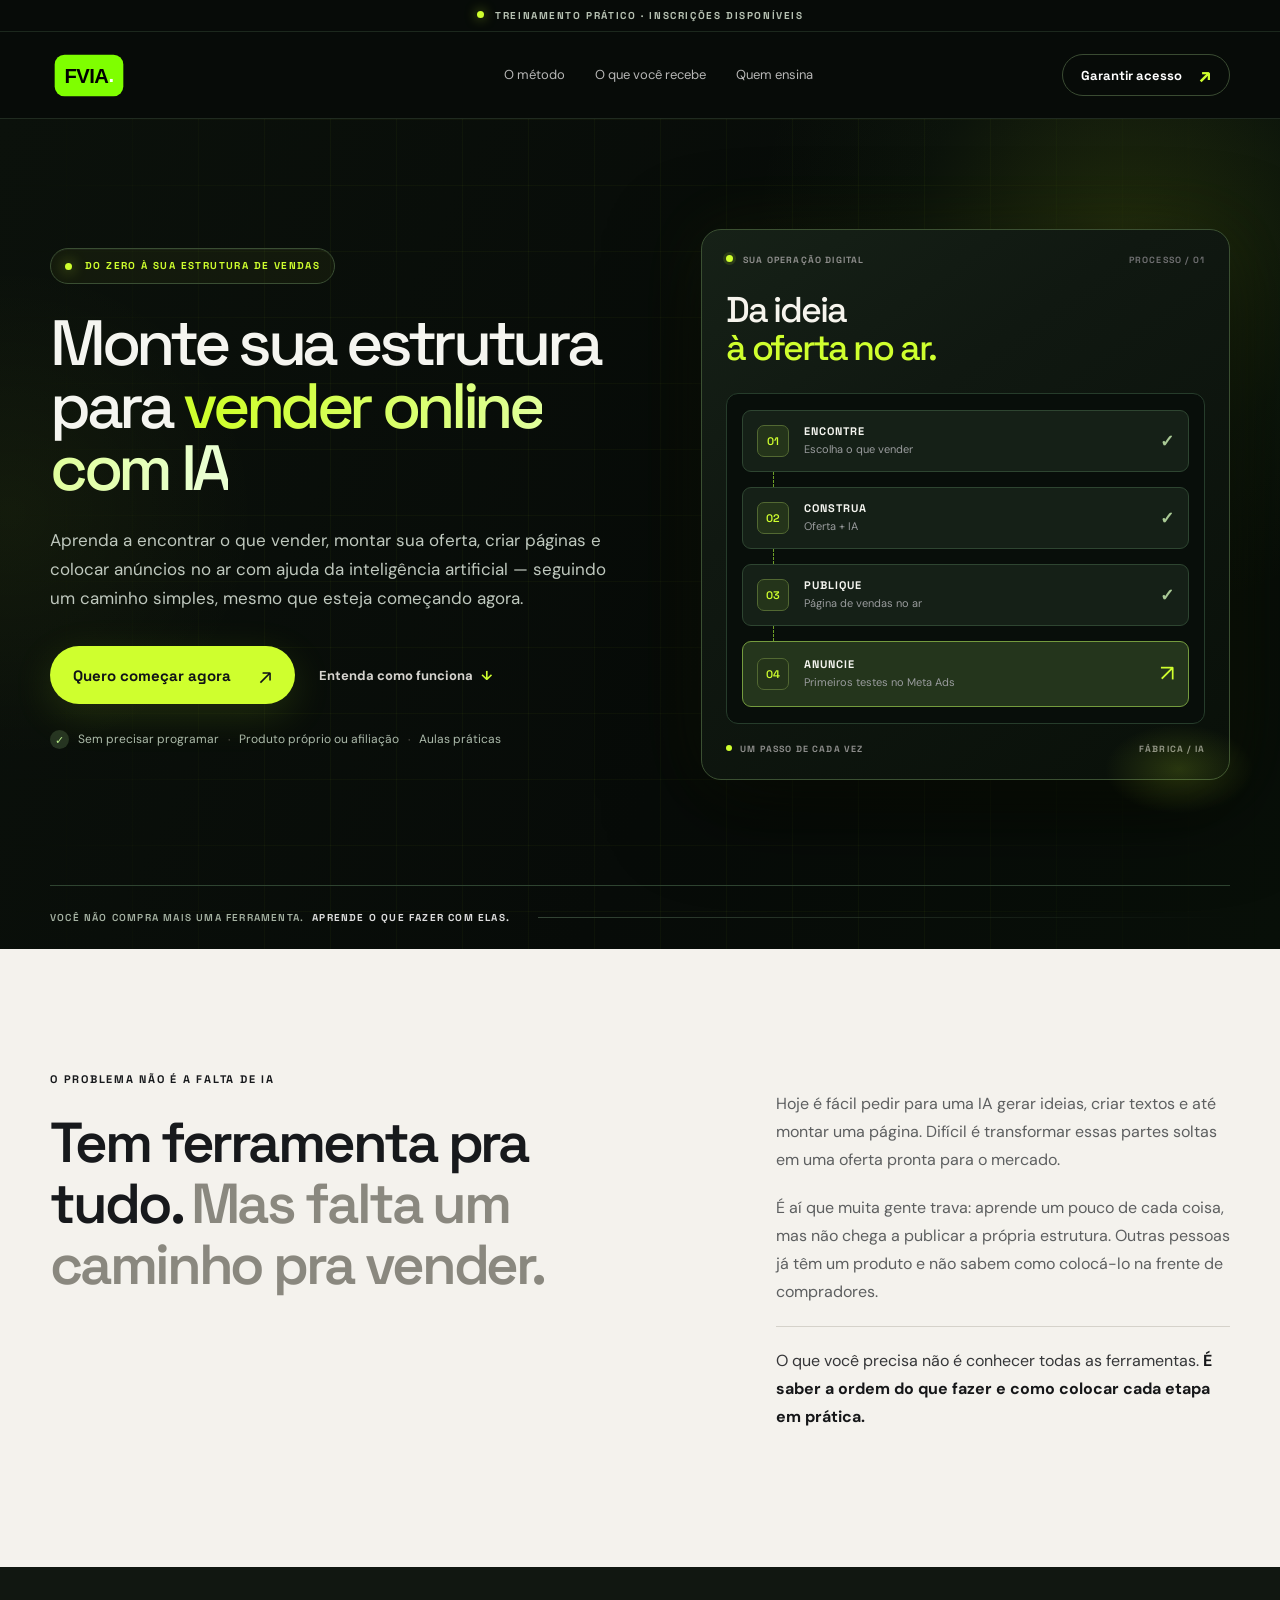
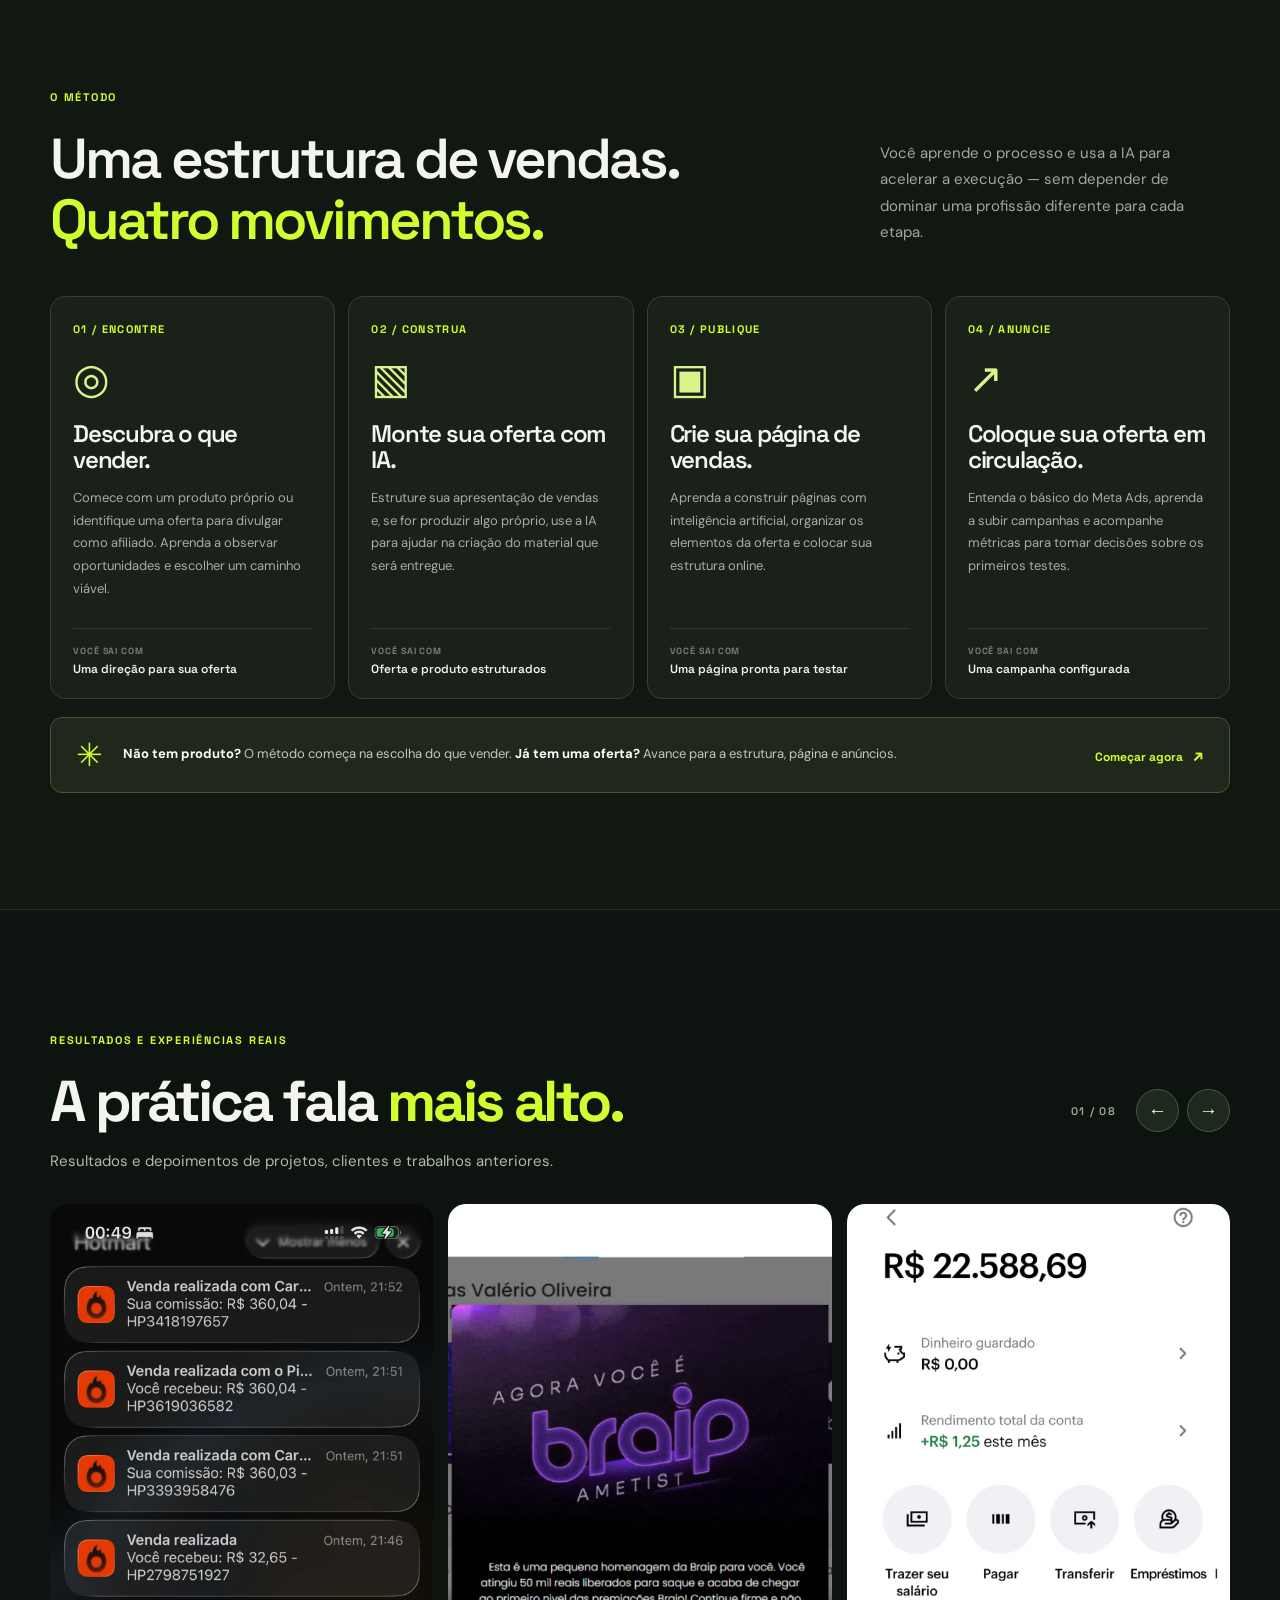
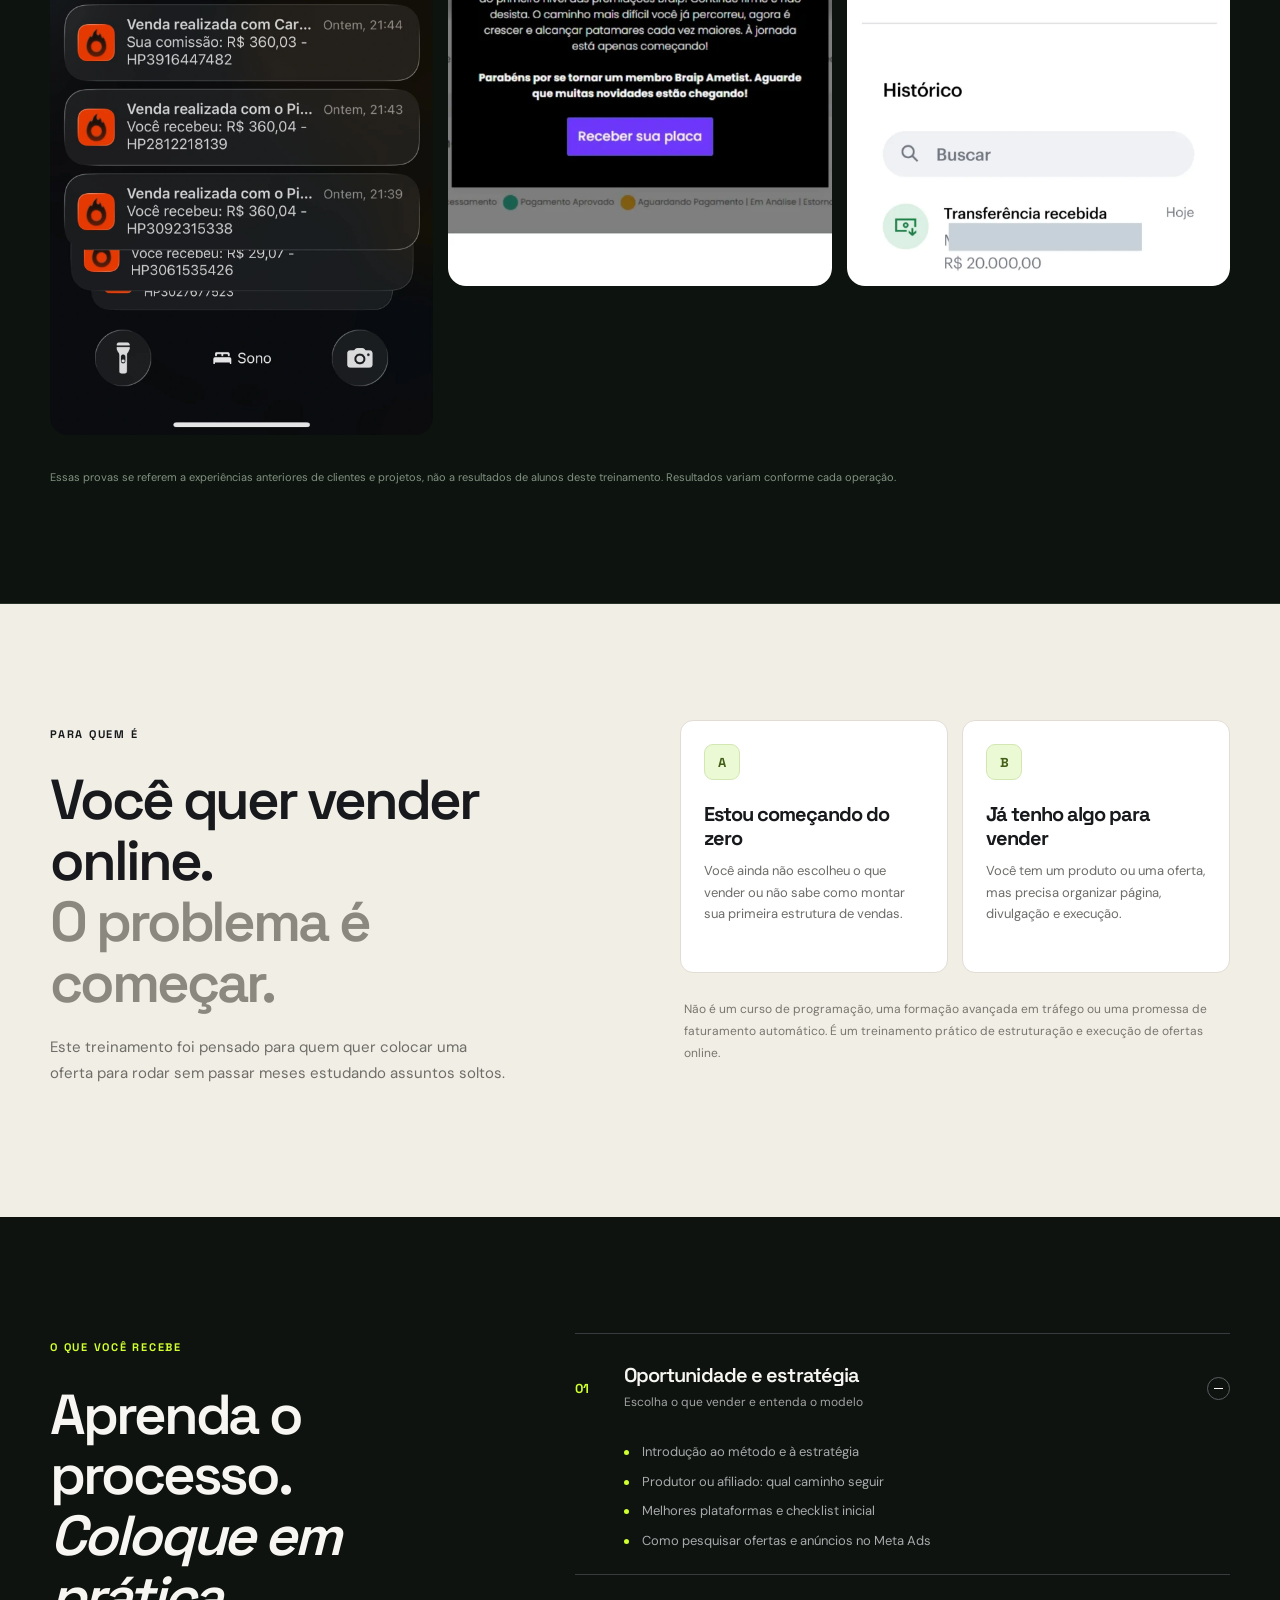
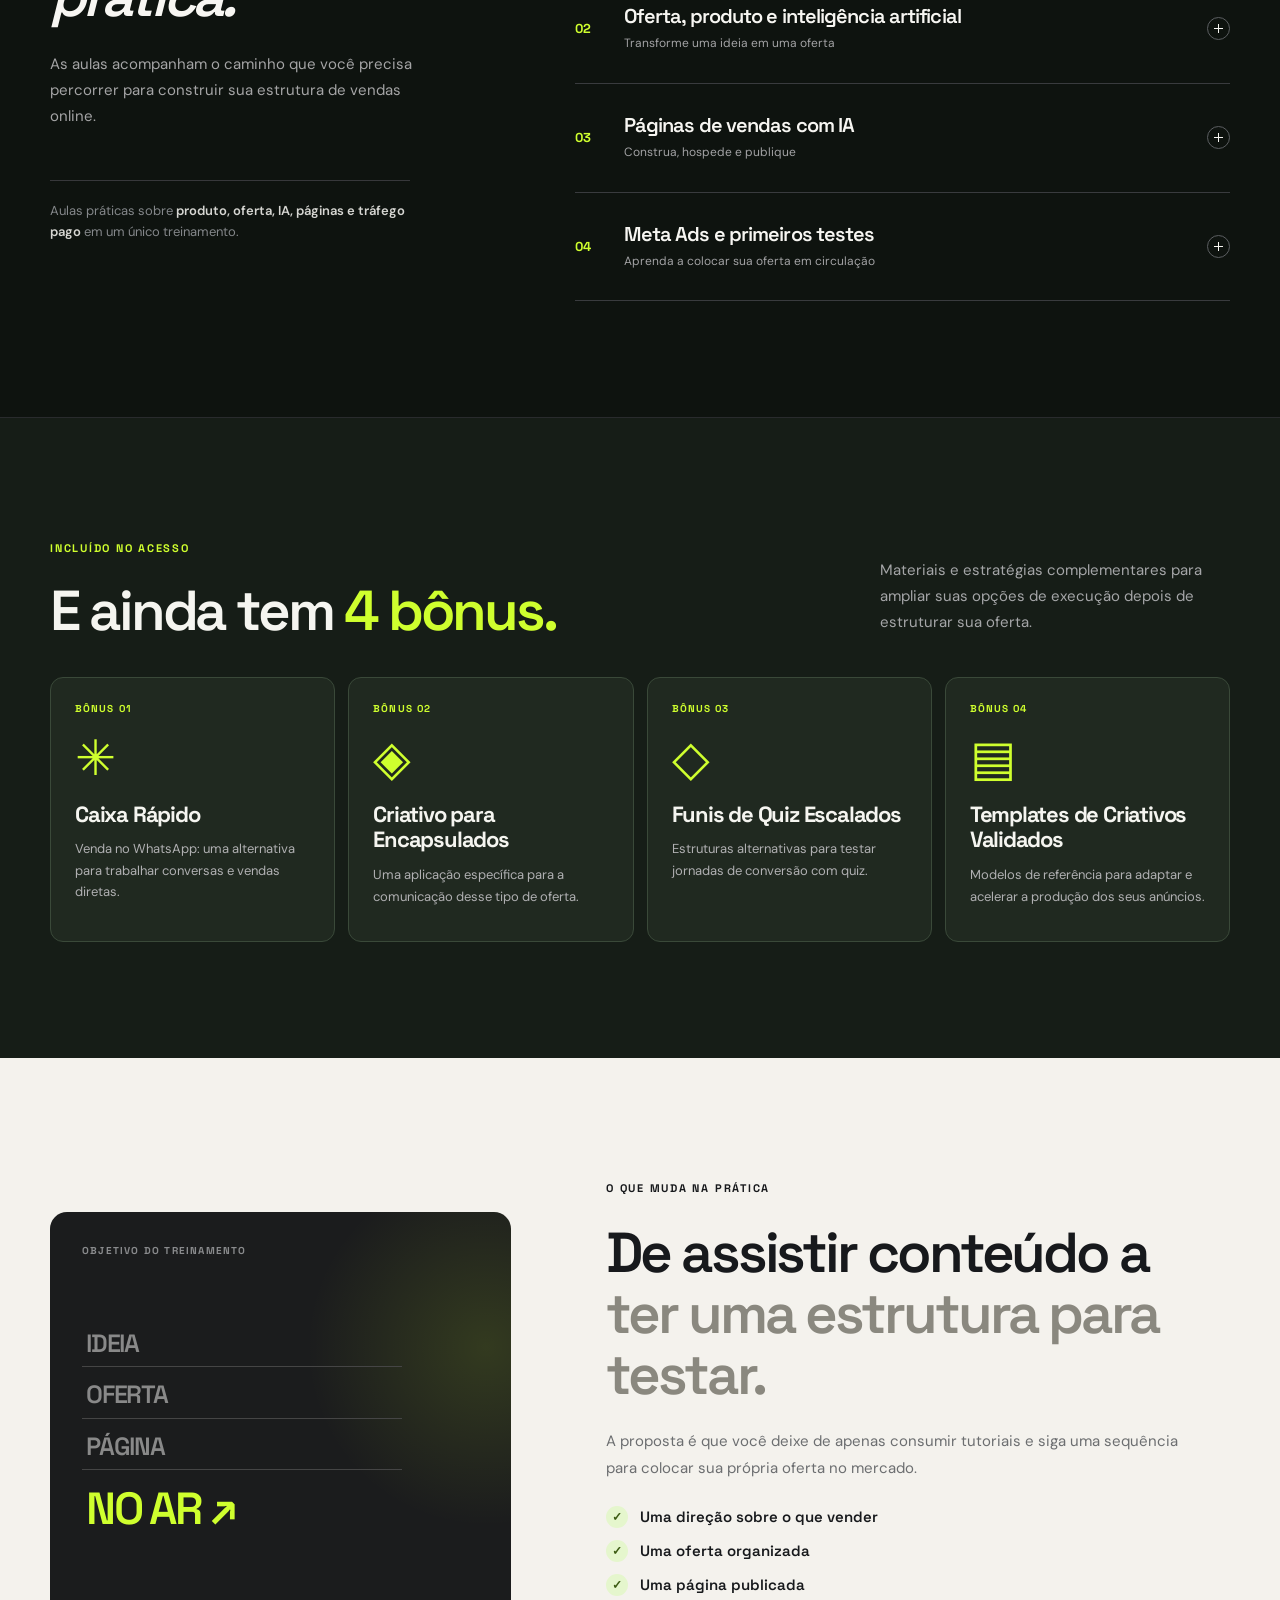
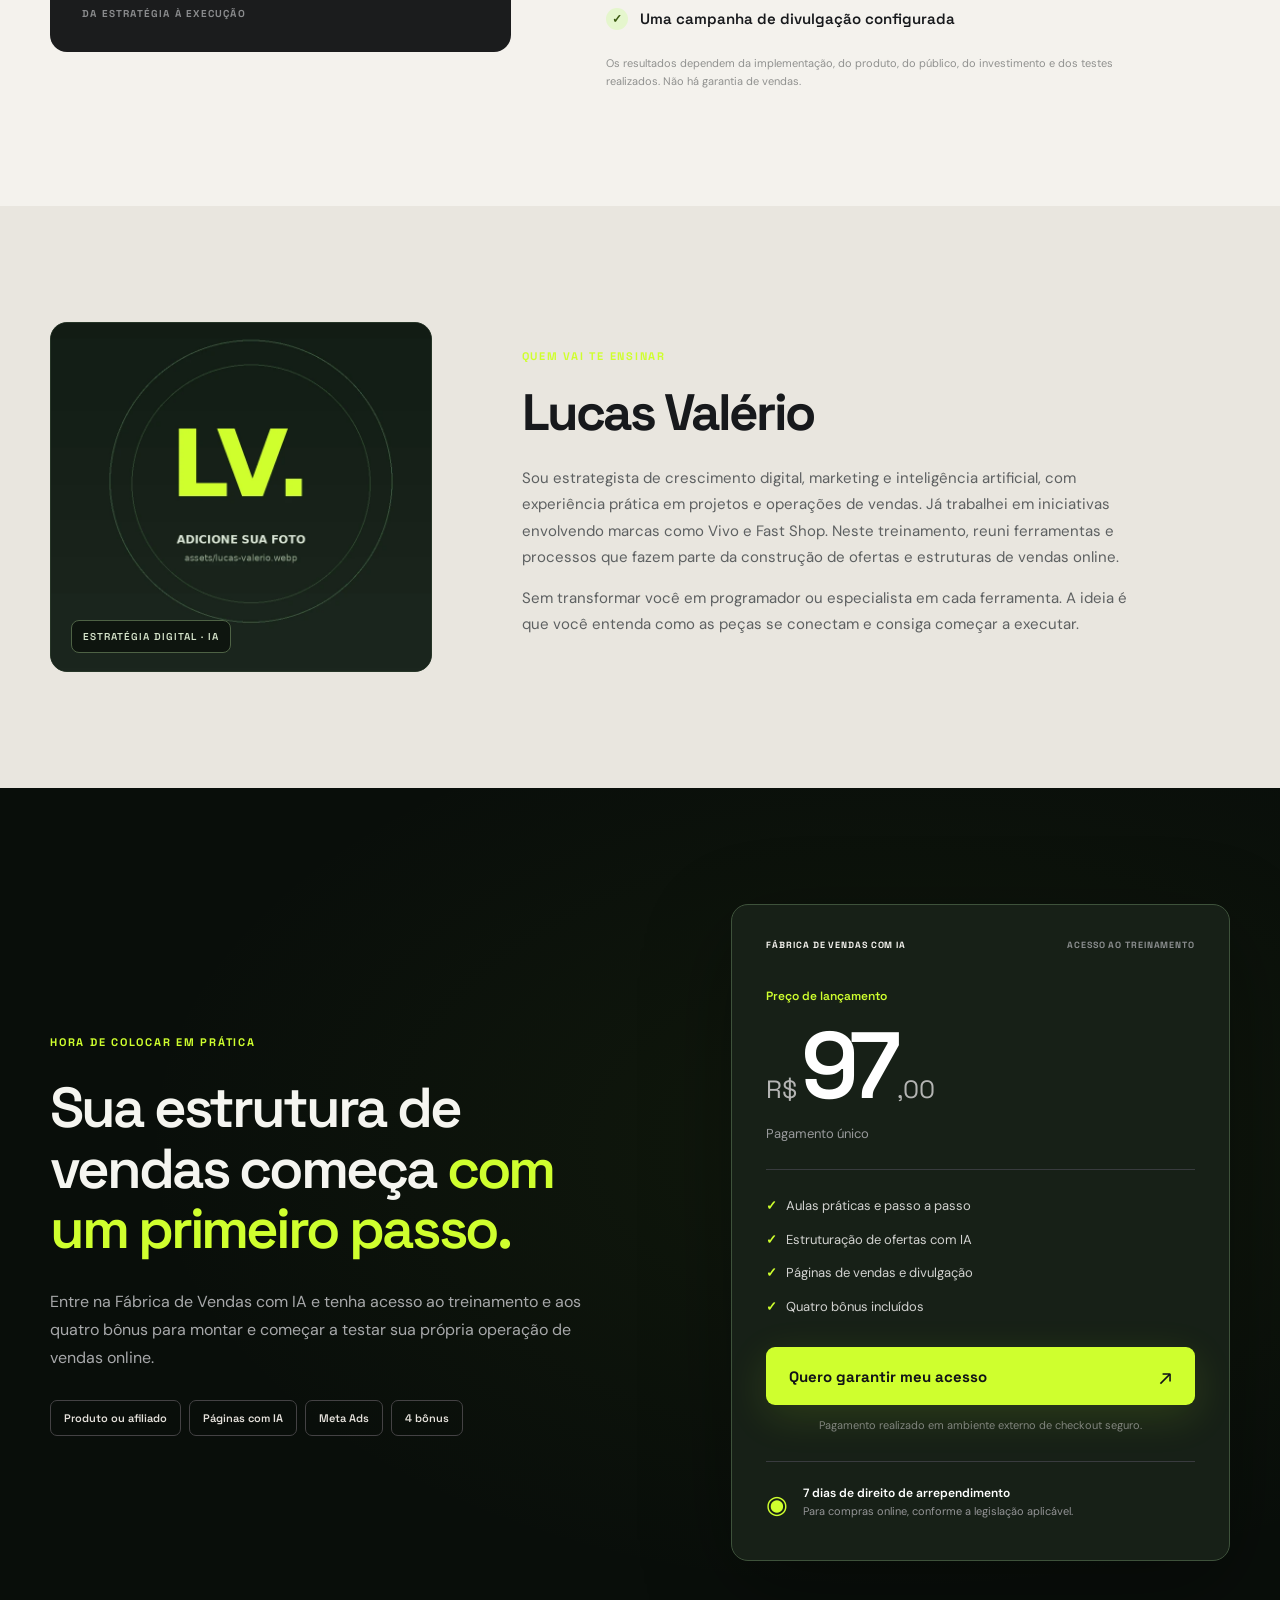
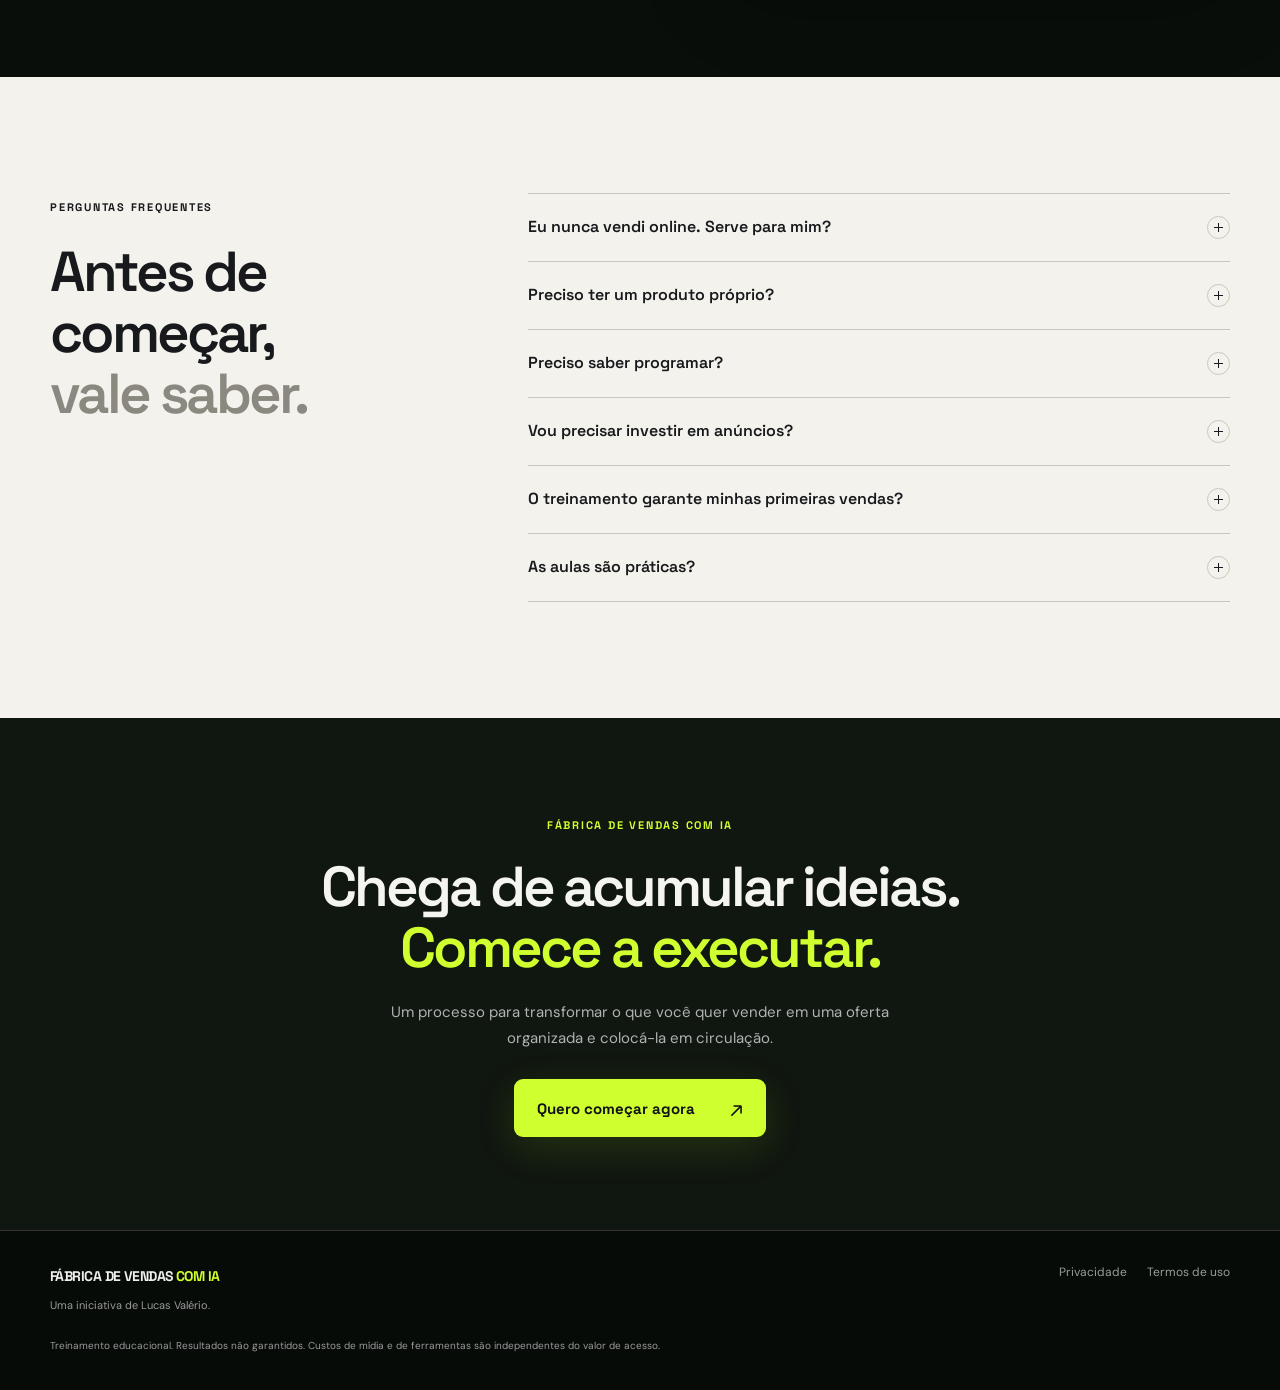
==== commit 5231fd93: "Update index.html" ====
--- a/index.html
+++ b/index.html
@@ -158,7 +158,7 @@
   <!-- VIDEO 01 -->
   <article class="proof-card">
     <button class="proof-video" type="button"
-      data-video="./assets/provas/video-01-thumb.mp4"
+      data-video="./assets/provas/video-01.mp4"
       aria-label="Assistir depoimento em vídeo 01">
 
       <img src="./assets/provas/video-01-thumb.webp" alt="Capa do vídeo 01" loading="lazy">
@@ -170,7 +170,7 @@
   <!-- VIDEO 02 -->
   <article class="proof-card">
     <button class="proof-video proof-video-no-thumb" type="button"
-      data-video="./assets/provas/video-02.MP4"
+      data-video="./assets/provas/video-02.mp4"
       aria-label="Assistir depoimento em vídeo 02">
 
       <span class="play-circle" aria-hidden="true">▶</span>
--- a/style.css
+++ b/style.css
@@ -141,3 +141,64 @@
     flex: 0 0 90%;
   }
 }
+
+
+
+/* AJUSTE FINAL DO CARROSSEL */
+
+.proofs-track {
+  display: flex;
+  align-items: flex-start;
+  gap: 15px;
+}
+
+.proof-card {
+  min-width: 0;
+  border: none;
+  background: transparent;
+  overflow: visible;
+  flex-shrink: 0;
+}
+
+.proof-media,
+.proof-video {
+  width: 100%;
+  height: auto;
+  background: transparent;
+  border-radius: 16px;
+  overflow: hidden;
+}
+
+.proof-media img,
+.proof-video img {
+  display: block;
+  width: 100%;
+  height: auto;
+  object-fit: contain;
+}
+
+/* Capa provisória do vídeo 02 */
+.proof-video-no-thumb {
+  min-height: 320px;
+  background: linear-gradient(145deg, #172419, #070b08);
+  border: 1px solid #31432d;
+}
+
+/* MOBILE */
+@media (max-width: 560px) {
+  .proof-card {
+    flex: 0 0 90%;
+    max-width: 90%;
+  }
+
+  .proof-media,
+  .proof-video {
+    height: auto;
+  }
+
+  .proof-media img,
+  .proof-video img {
+    width: 100%;
+    height: auto;
+  }
+}
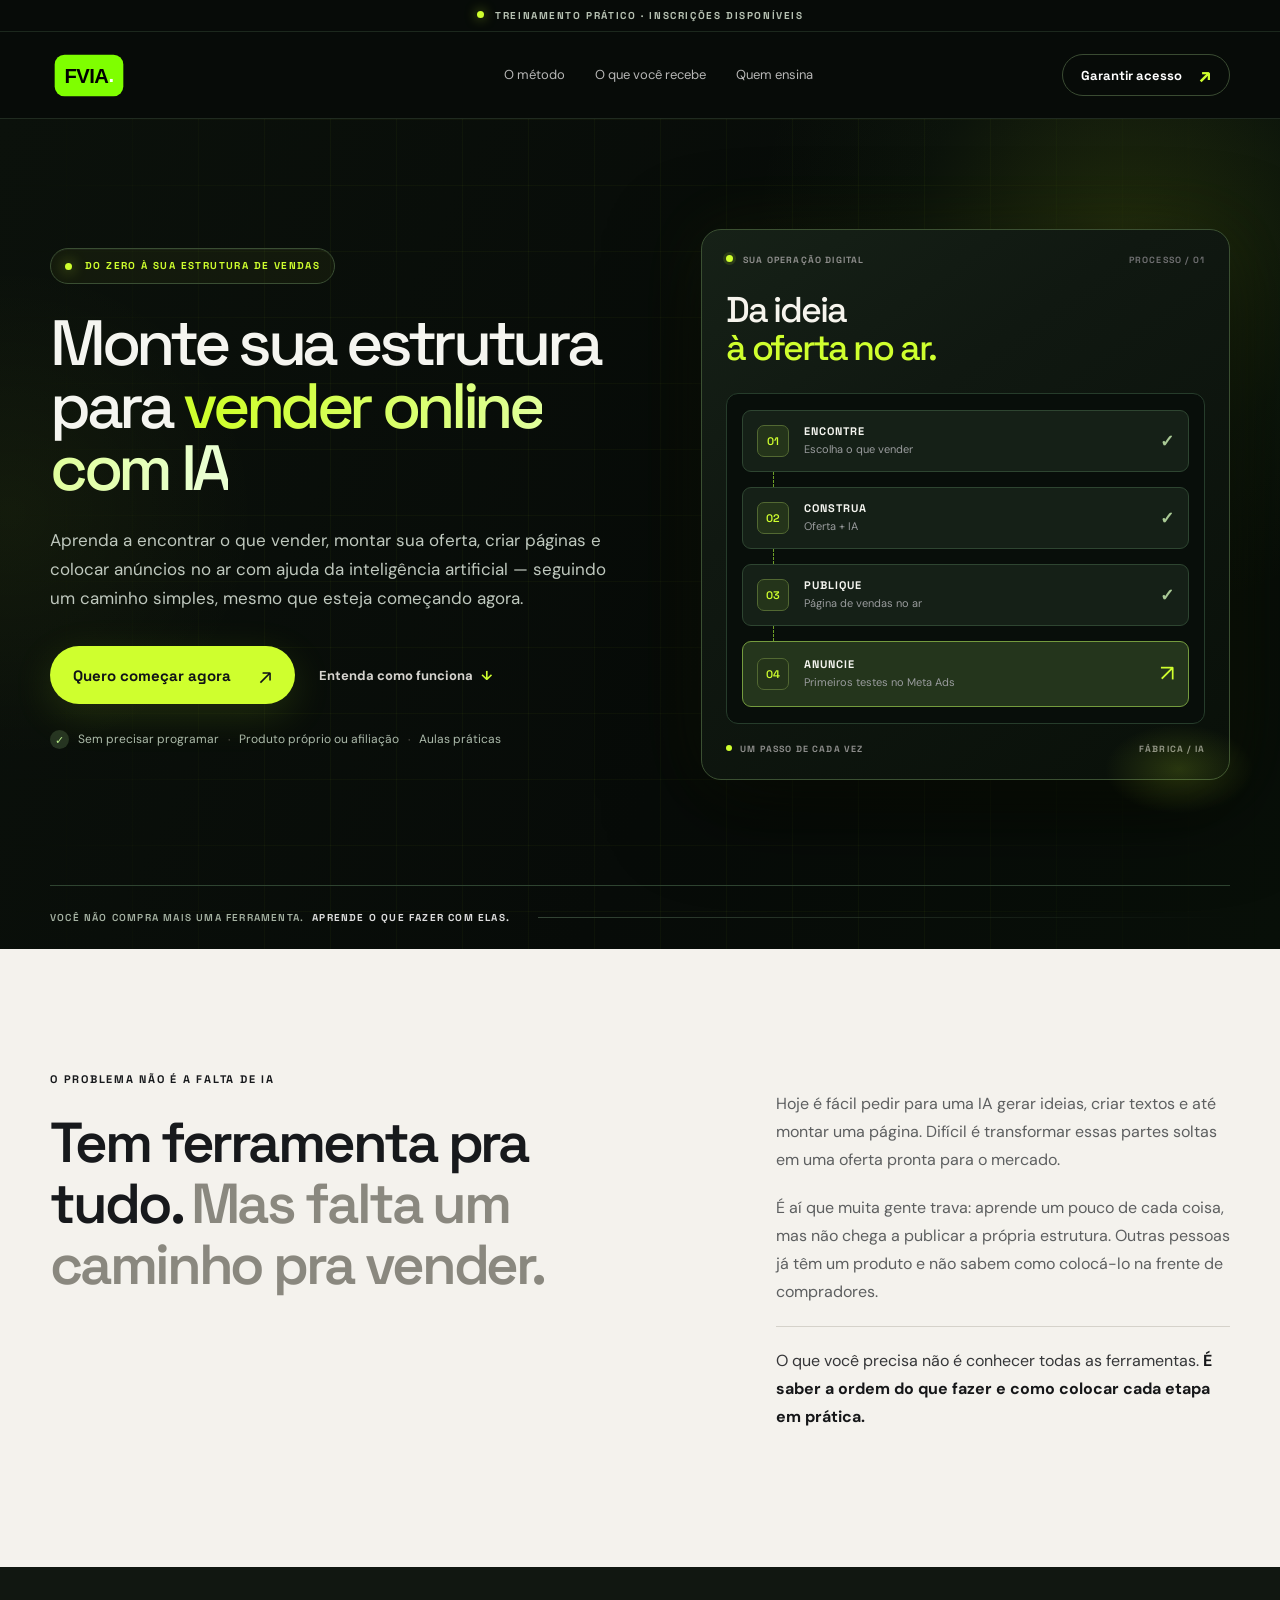
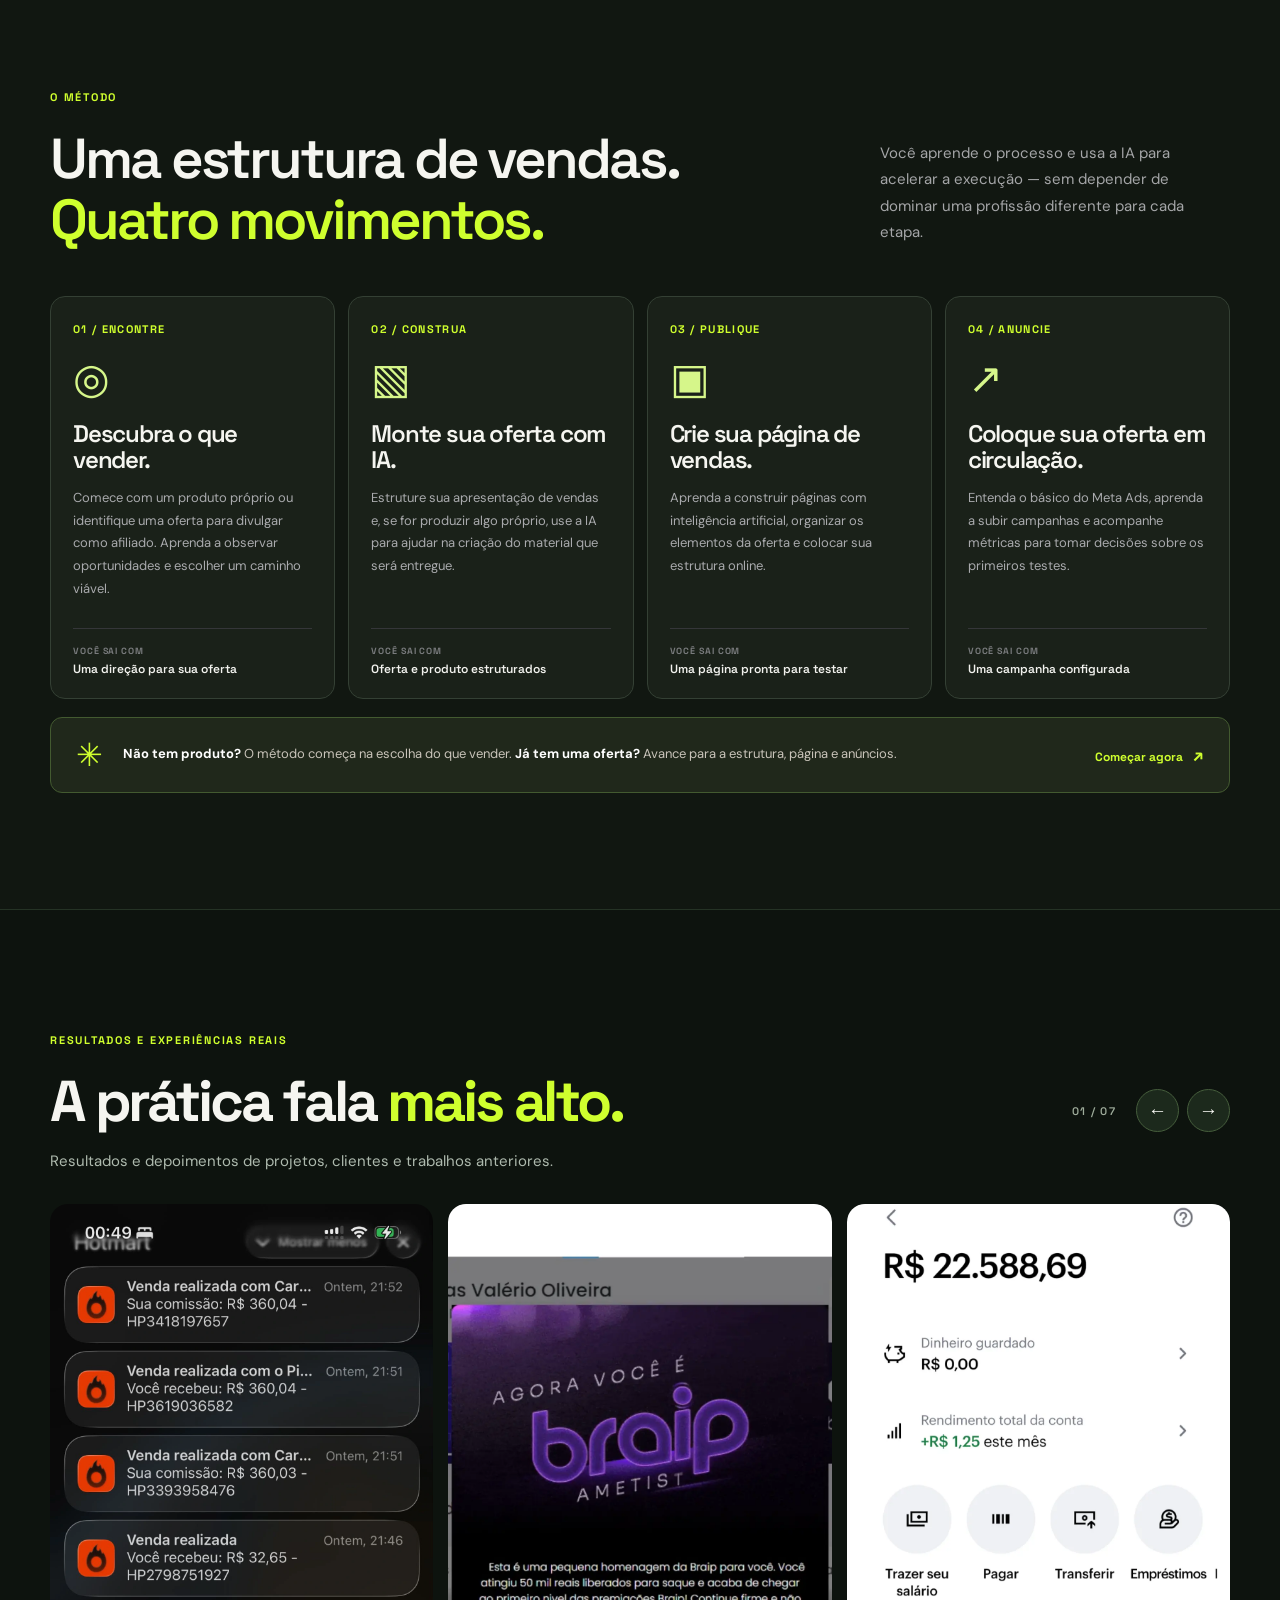
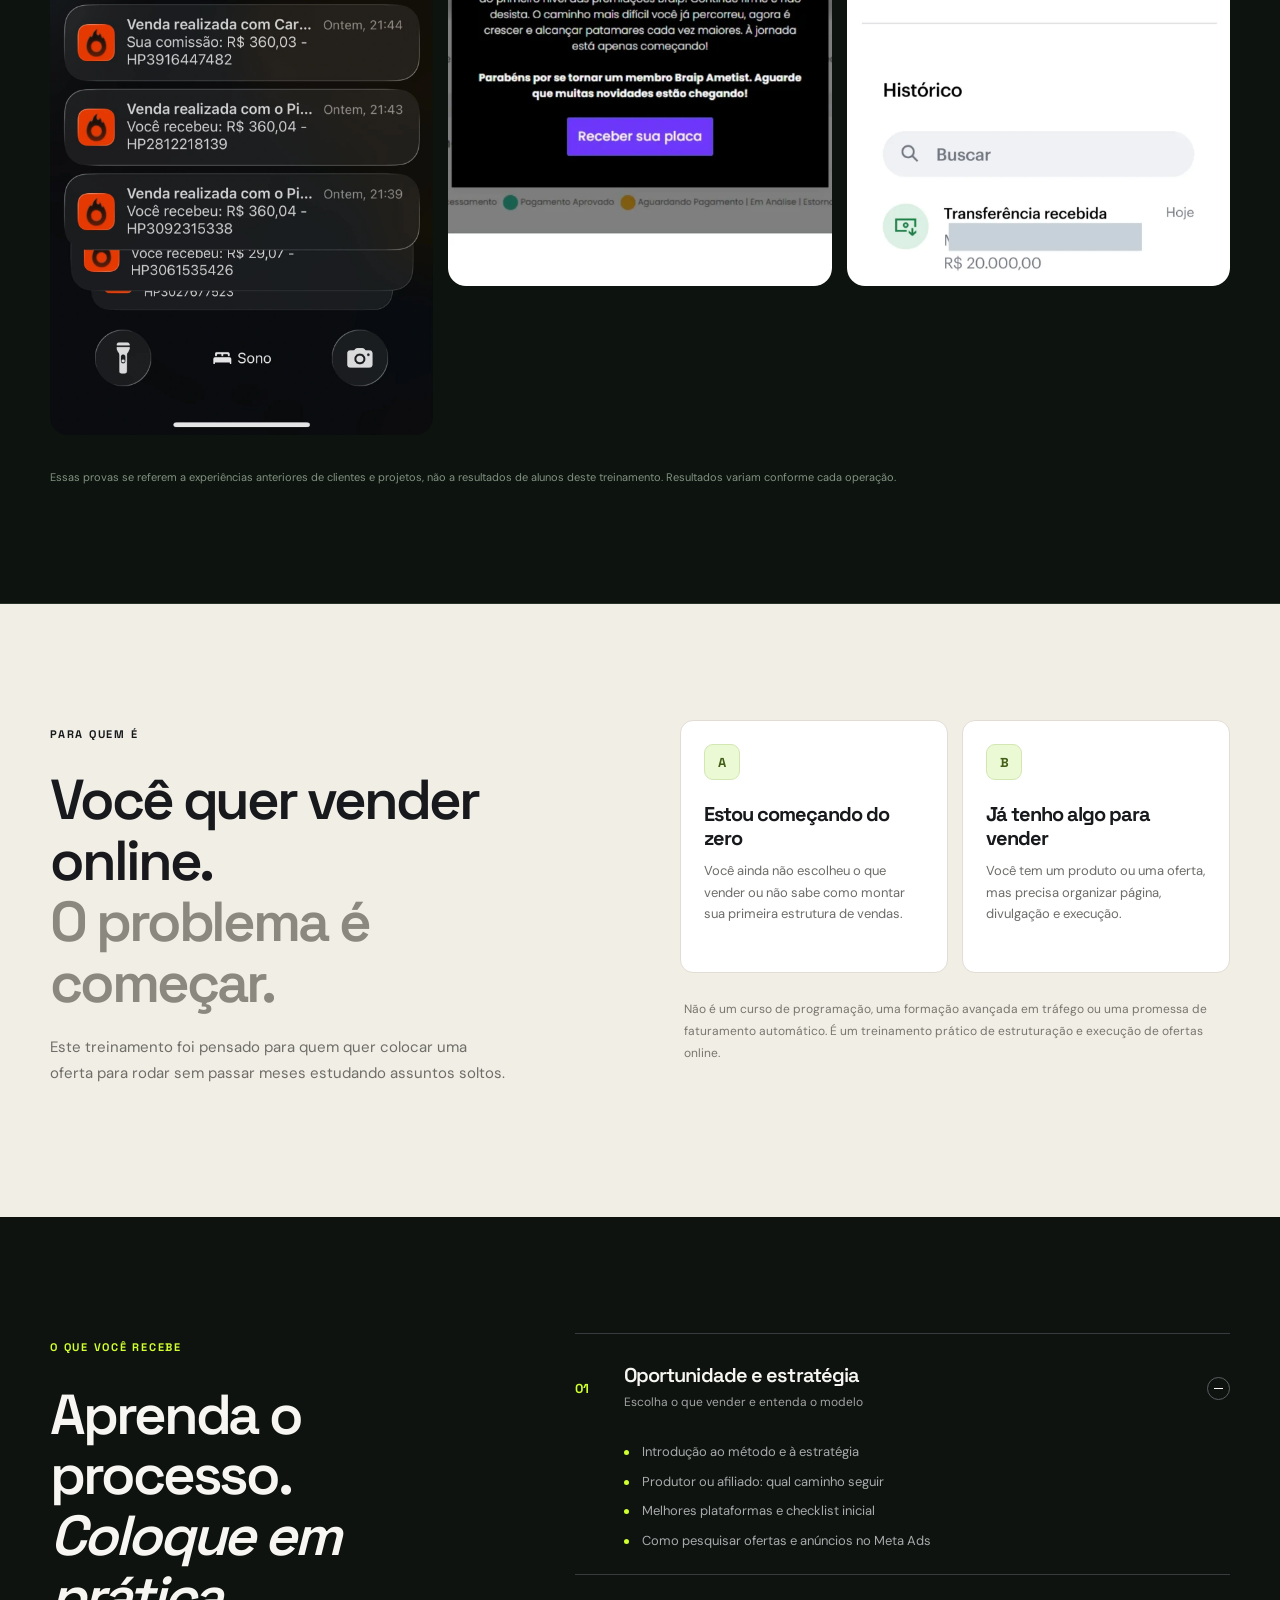
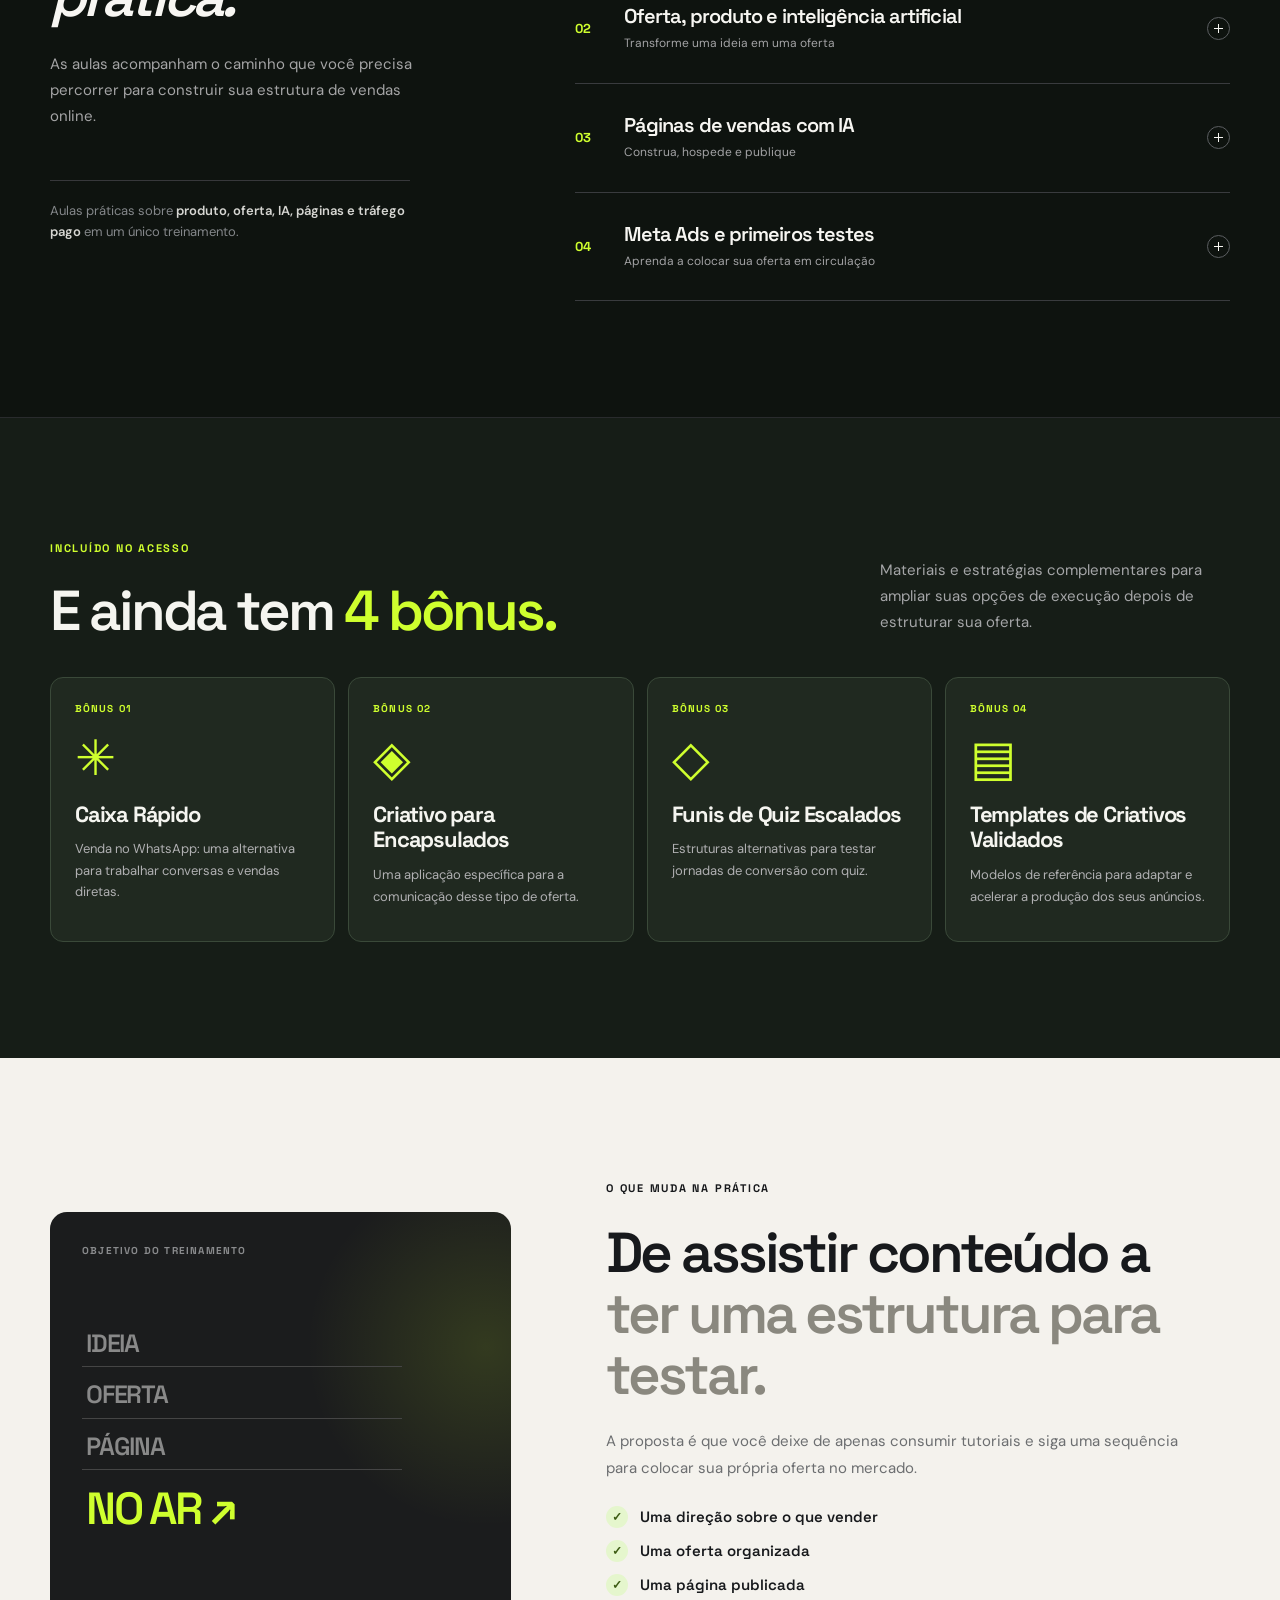
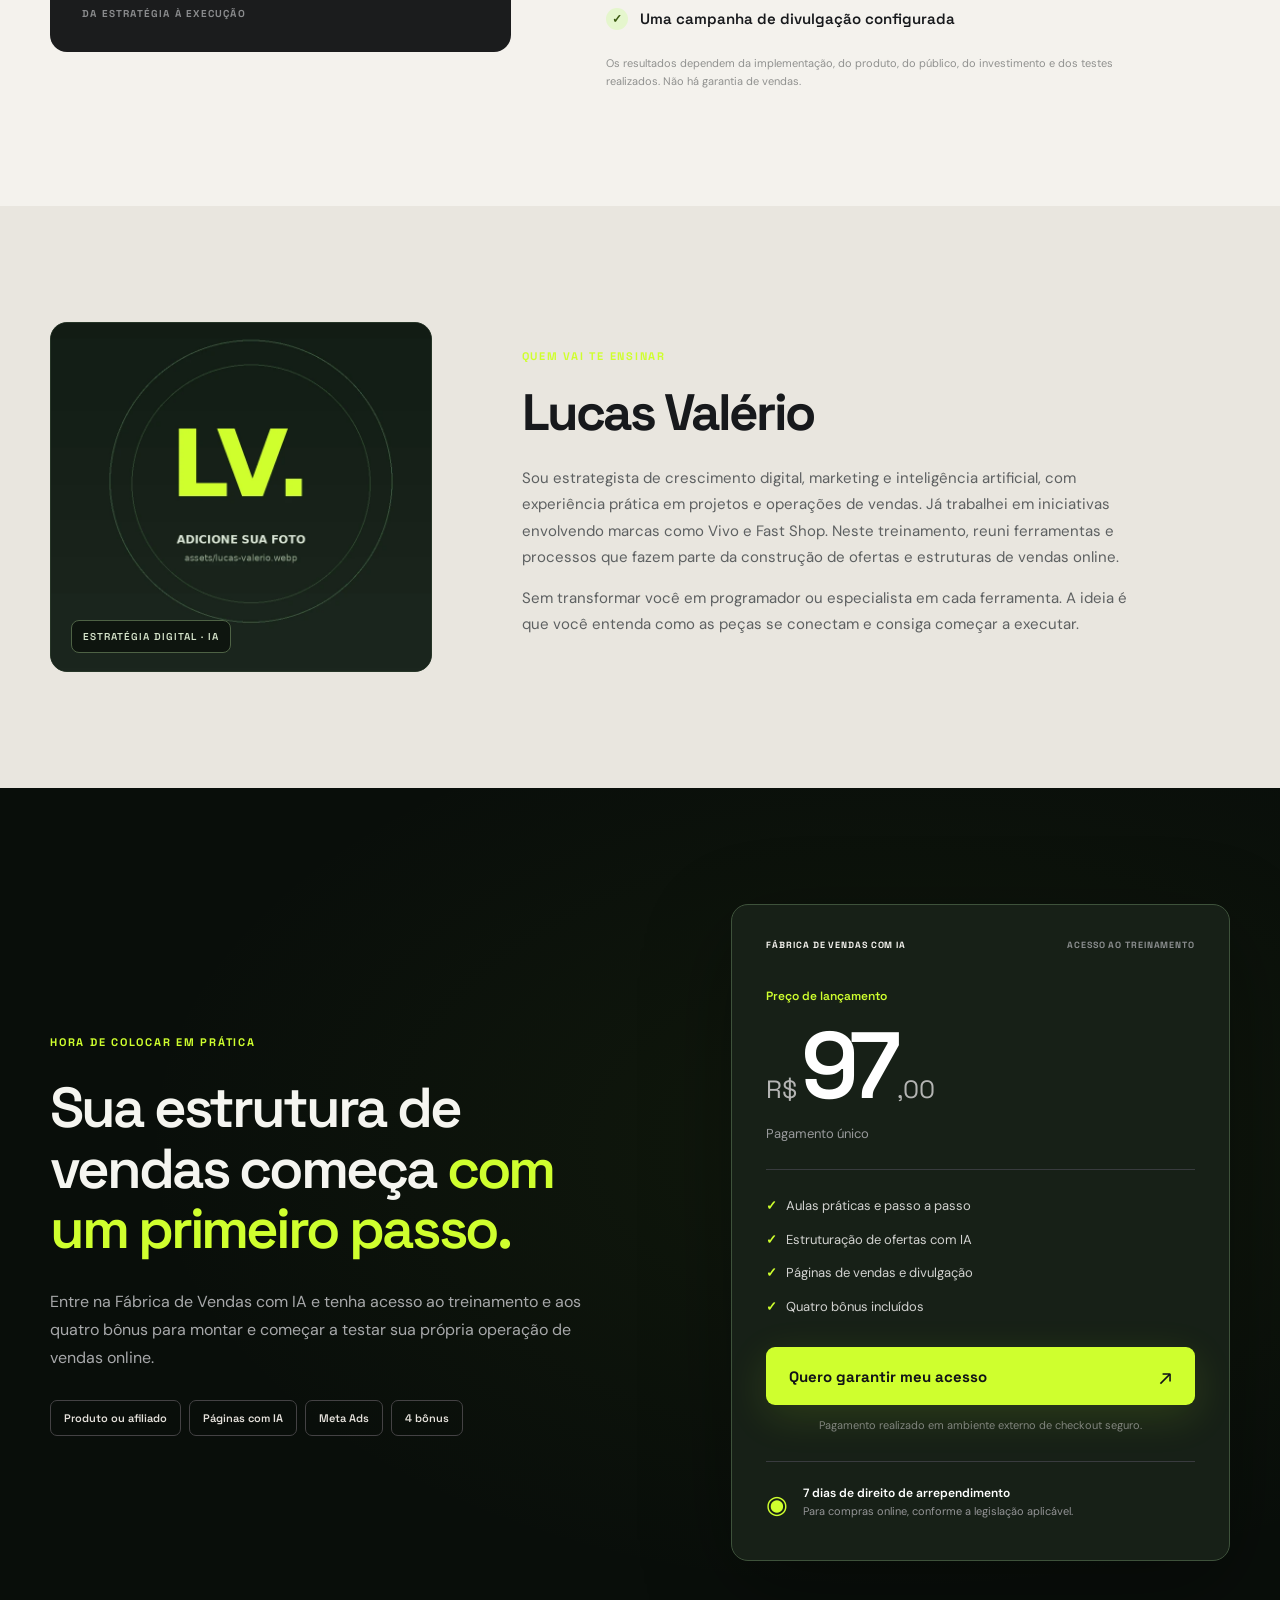
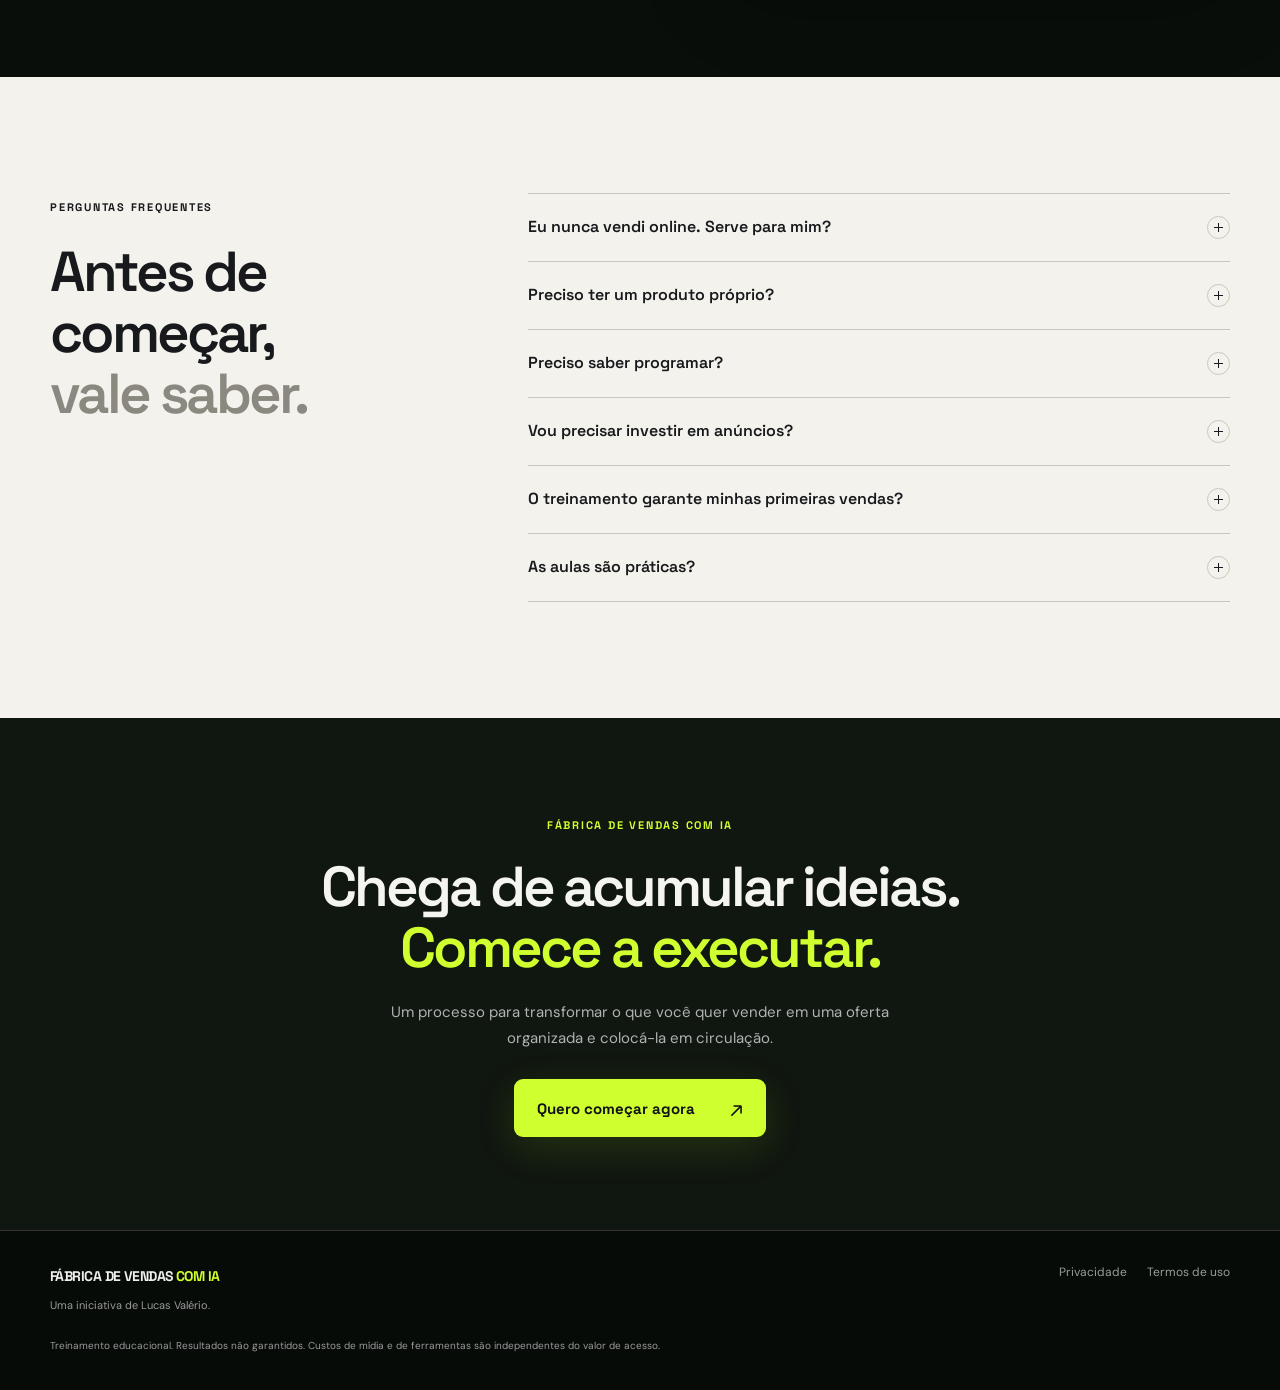
==== commit 33416e05: "Update index.html" ====
--- a/index.html
+++ b/index.html
@@ -155,28 +155,17 @@
     </div>
   </article>
 
-  <!-- VIDEO 01 -->
-  <article class="proof-card">
-    <button class="proof-video" type="button"
-      data-video="./assets/provas/video-01.mp4"
-      aria-label="Assistir depoimento em vídeo 01">
-
-      <img src="./assets/provas/video-01-thumb.webp" alt="Capa do vídeo 01" loading="lazy">
-      <span class="play-circle" aria-hidden="true">▶</span>
-
-    </button>
-  </article>
-
-  <!-- VIDEO 02 -->
-  <article class="proof-card">
-    <button class="proof-video proof-video-no-thumb" type="button"
-      data-video="./assets/provas/video-02.mp4"
-      aria-label="Assistir depoimento em vídeo 02">
-
-      <span class="play-circle" aria-hidden="true">▶</span>
-
-    </button>
-  </article>
+ <!-- VIDEO 01 -->
+<article class="proof-card">
+  <video
+    class="proof-video-inline"
+    controls
+    playsinline
+    preload="metadata"
+    src="./assets/provas/video-01.mp4">
+    Seu navegador não suporta este vídeo.
+  </video>
+</article>
 
 </div>
 
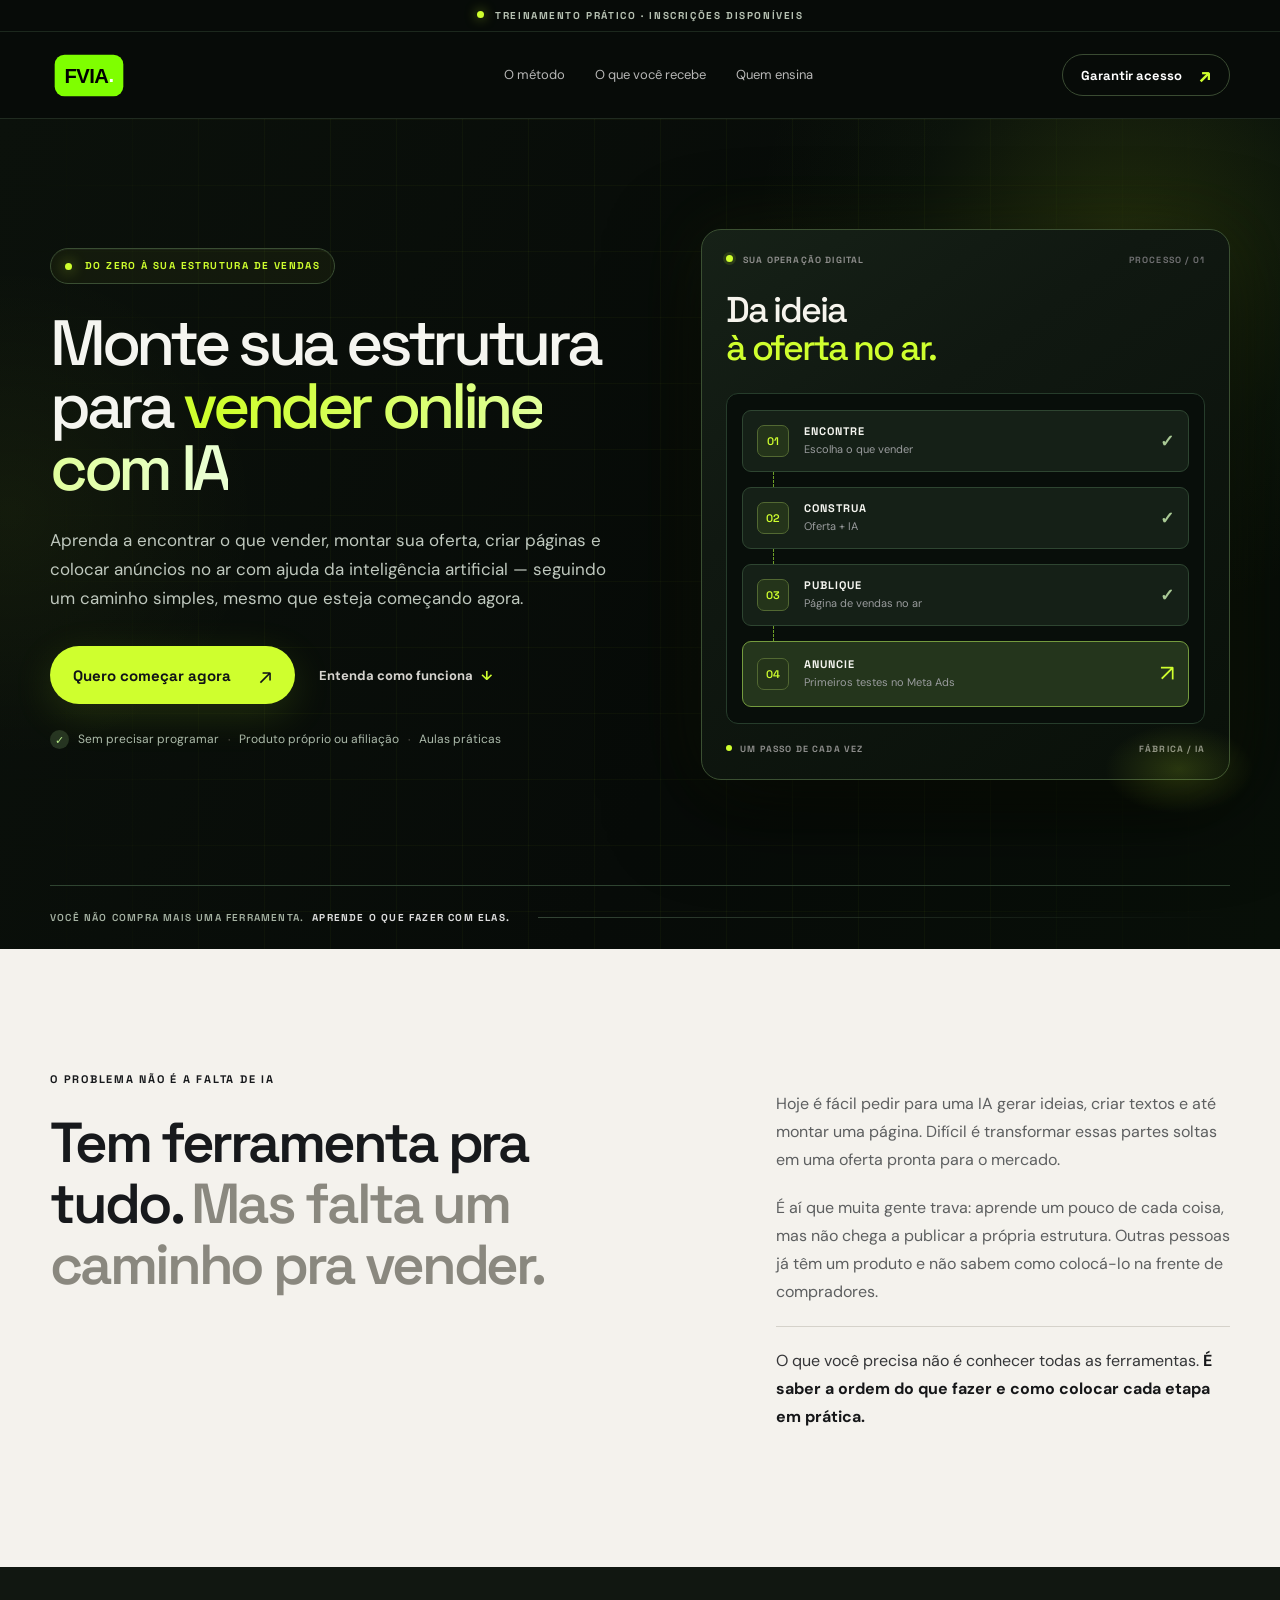
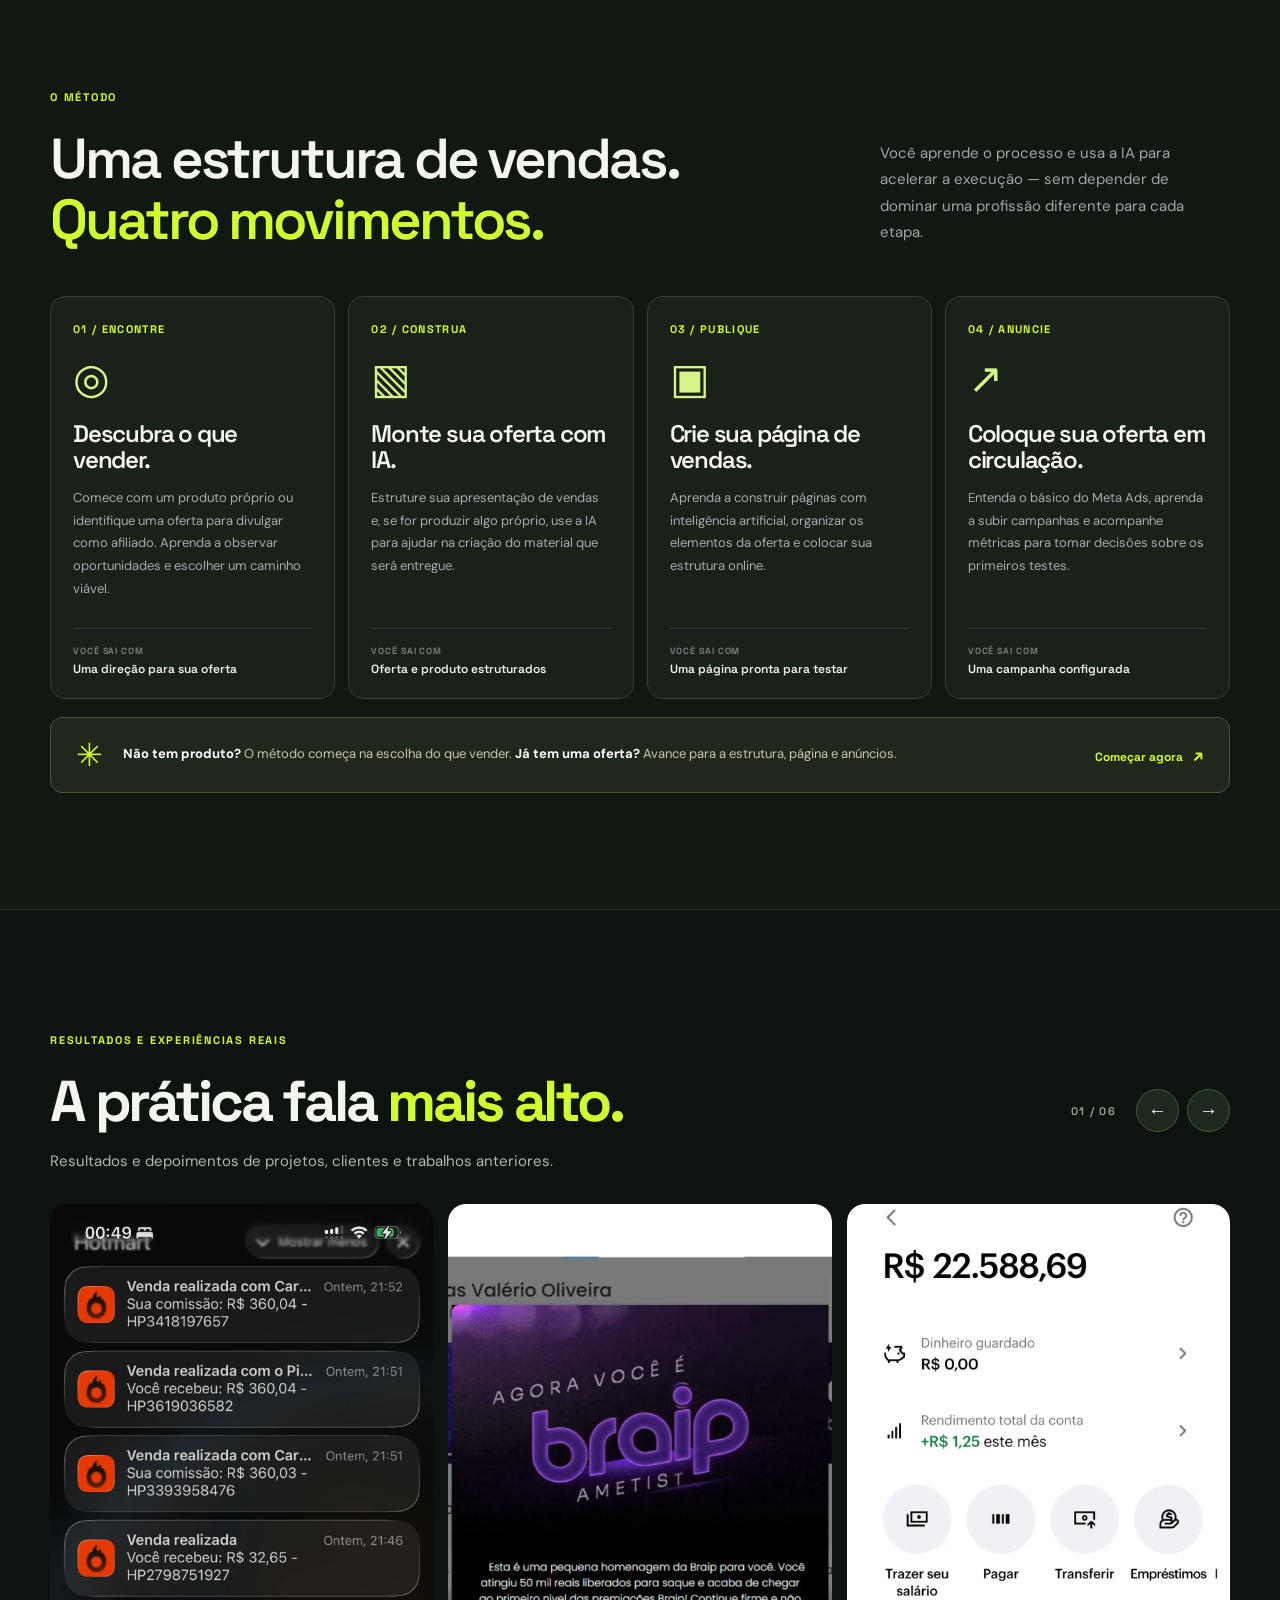
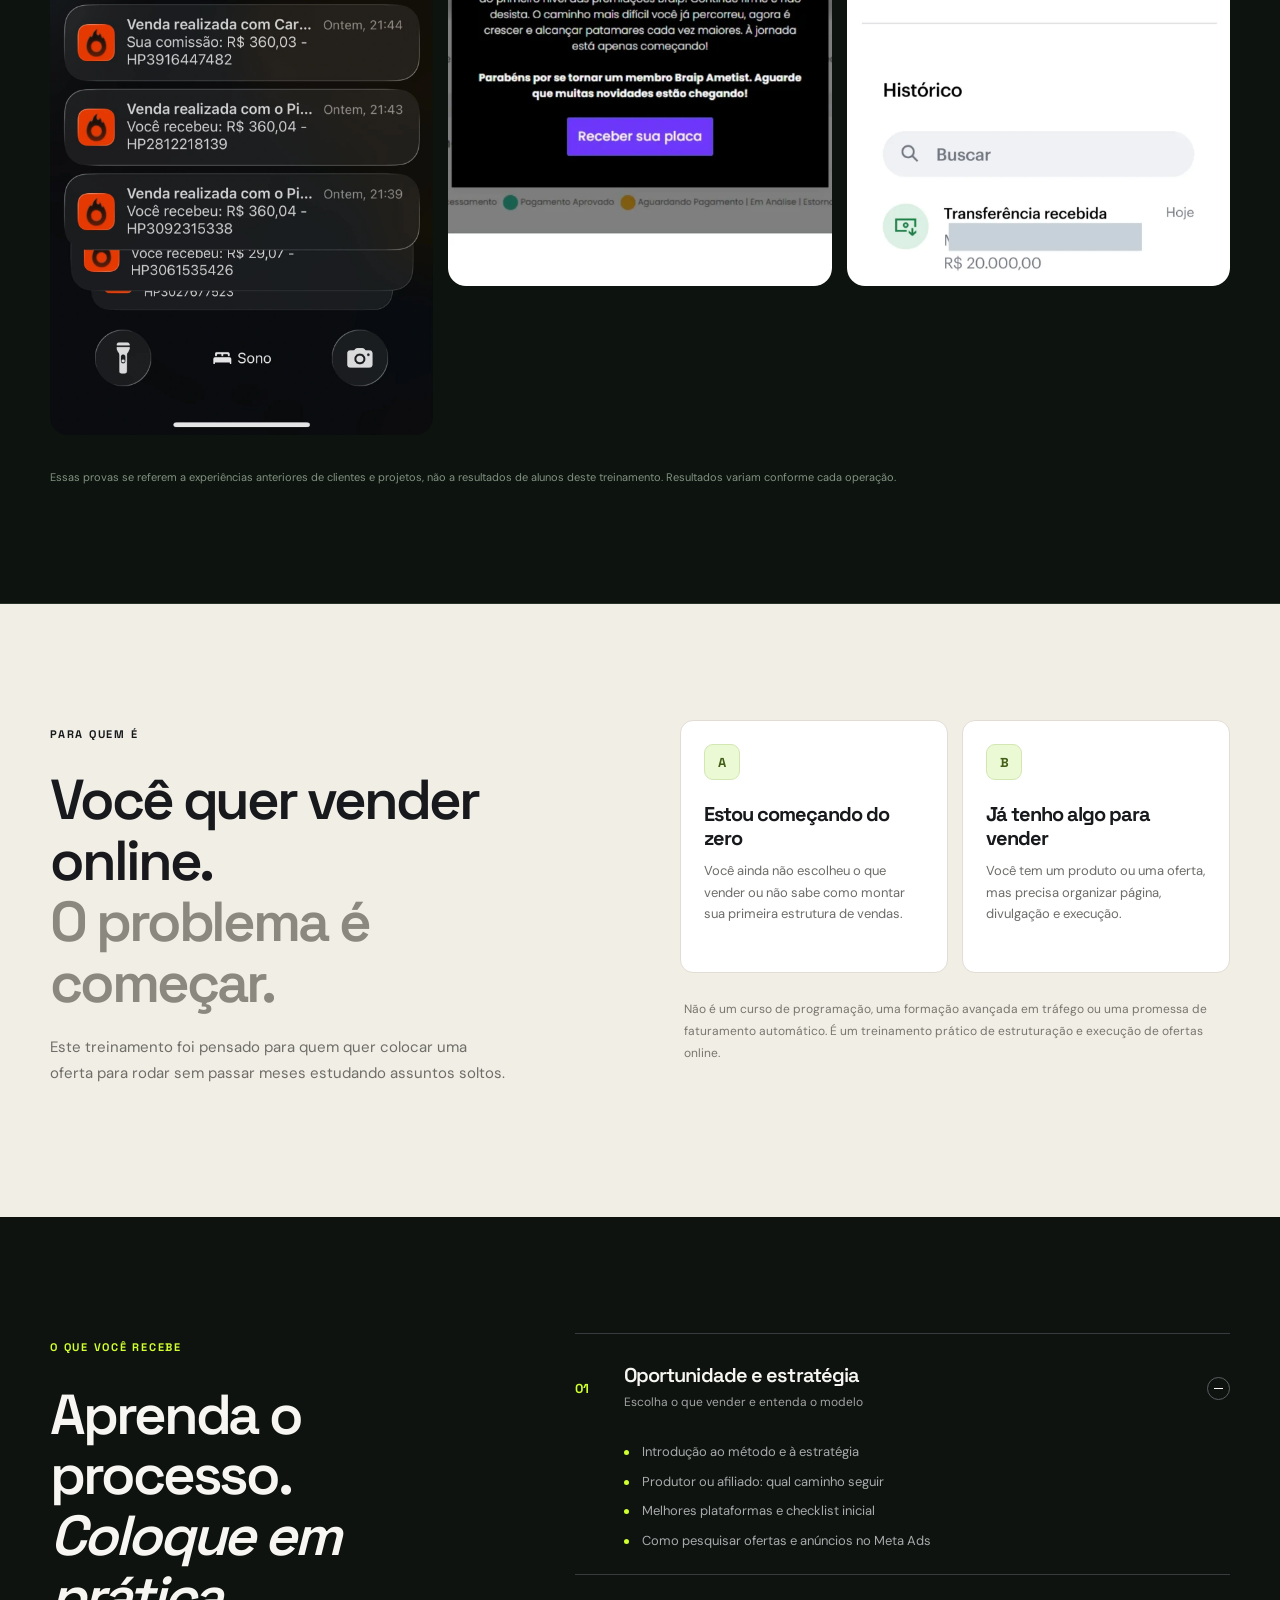
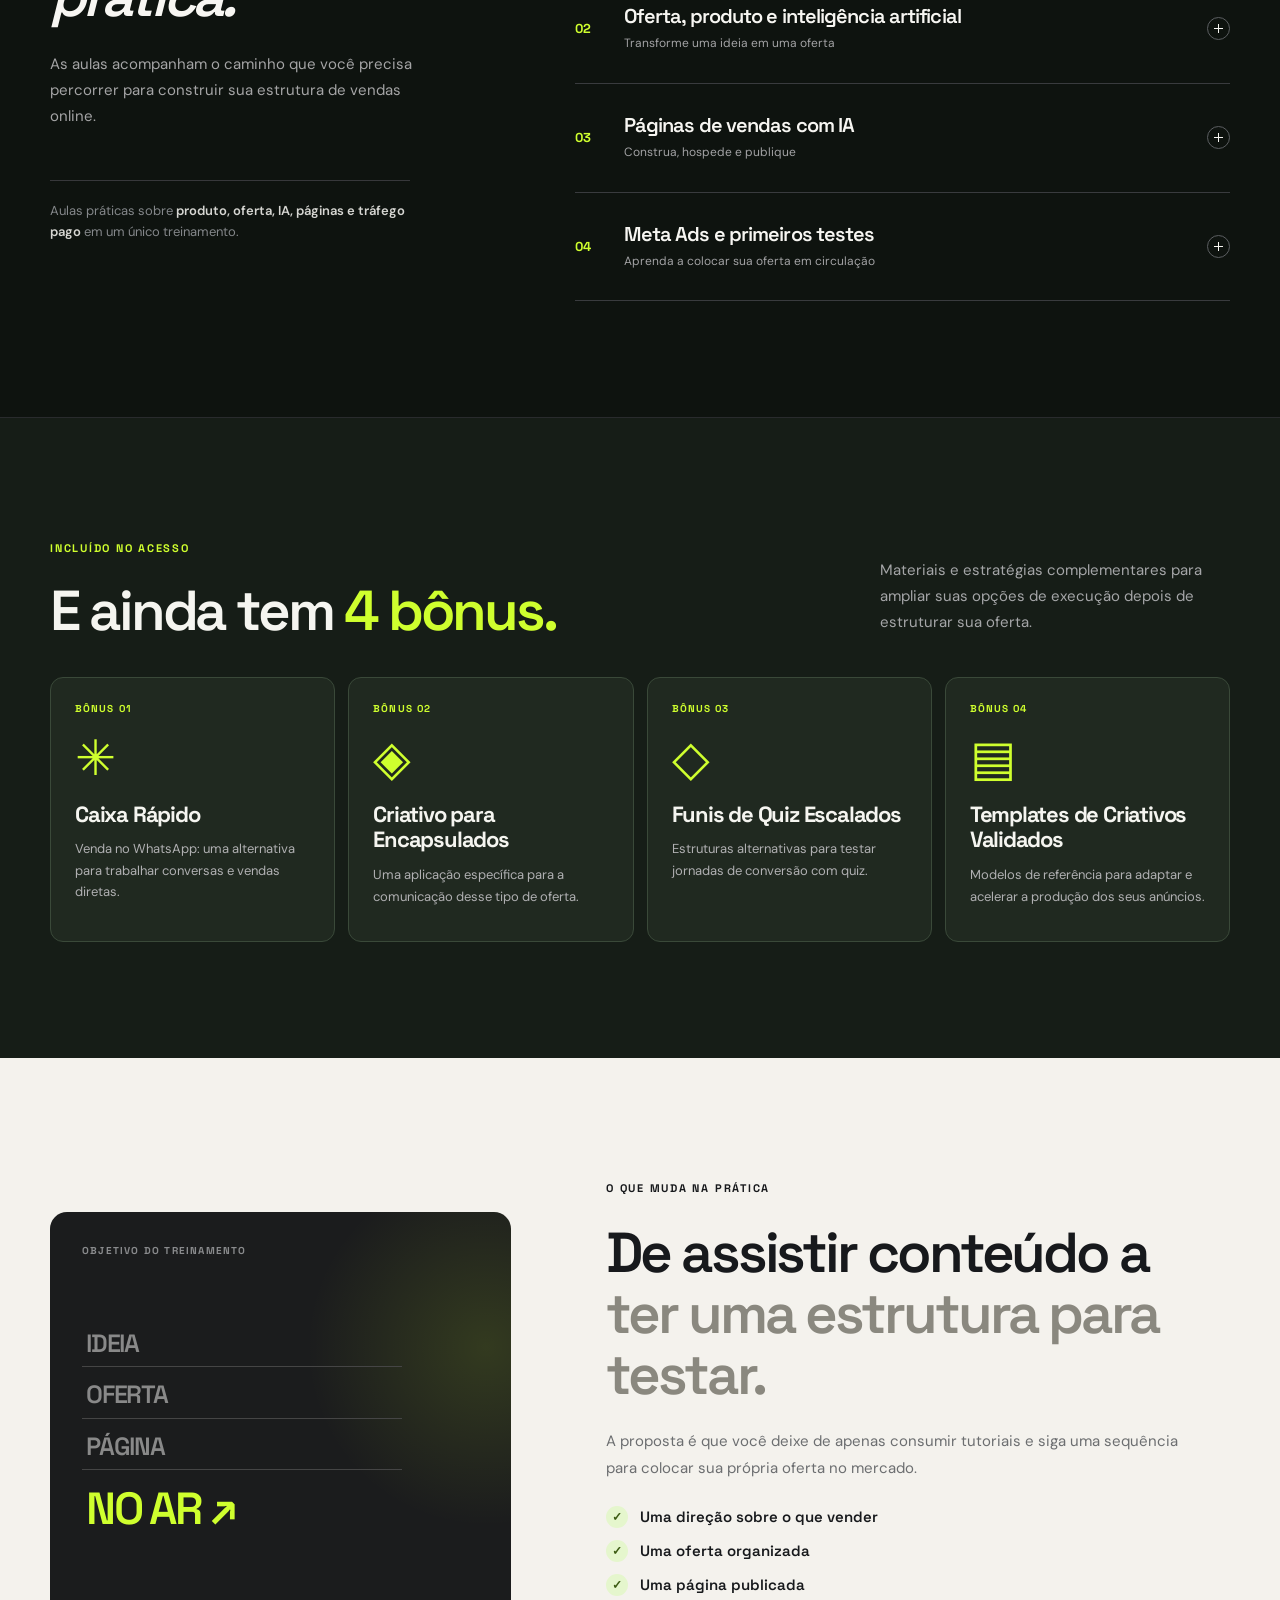
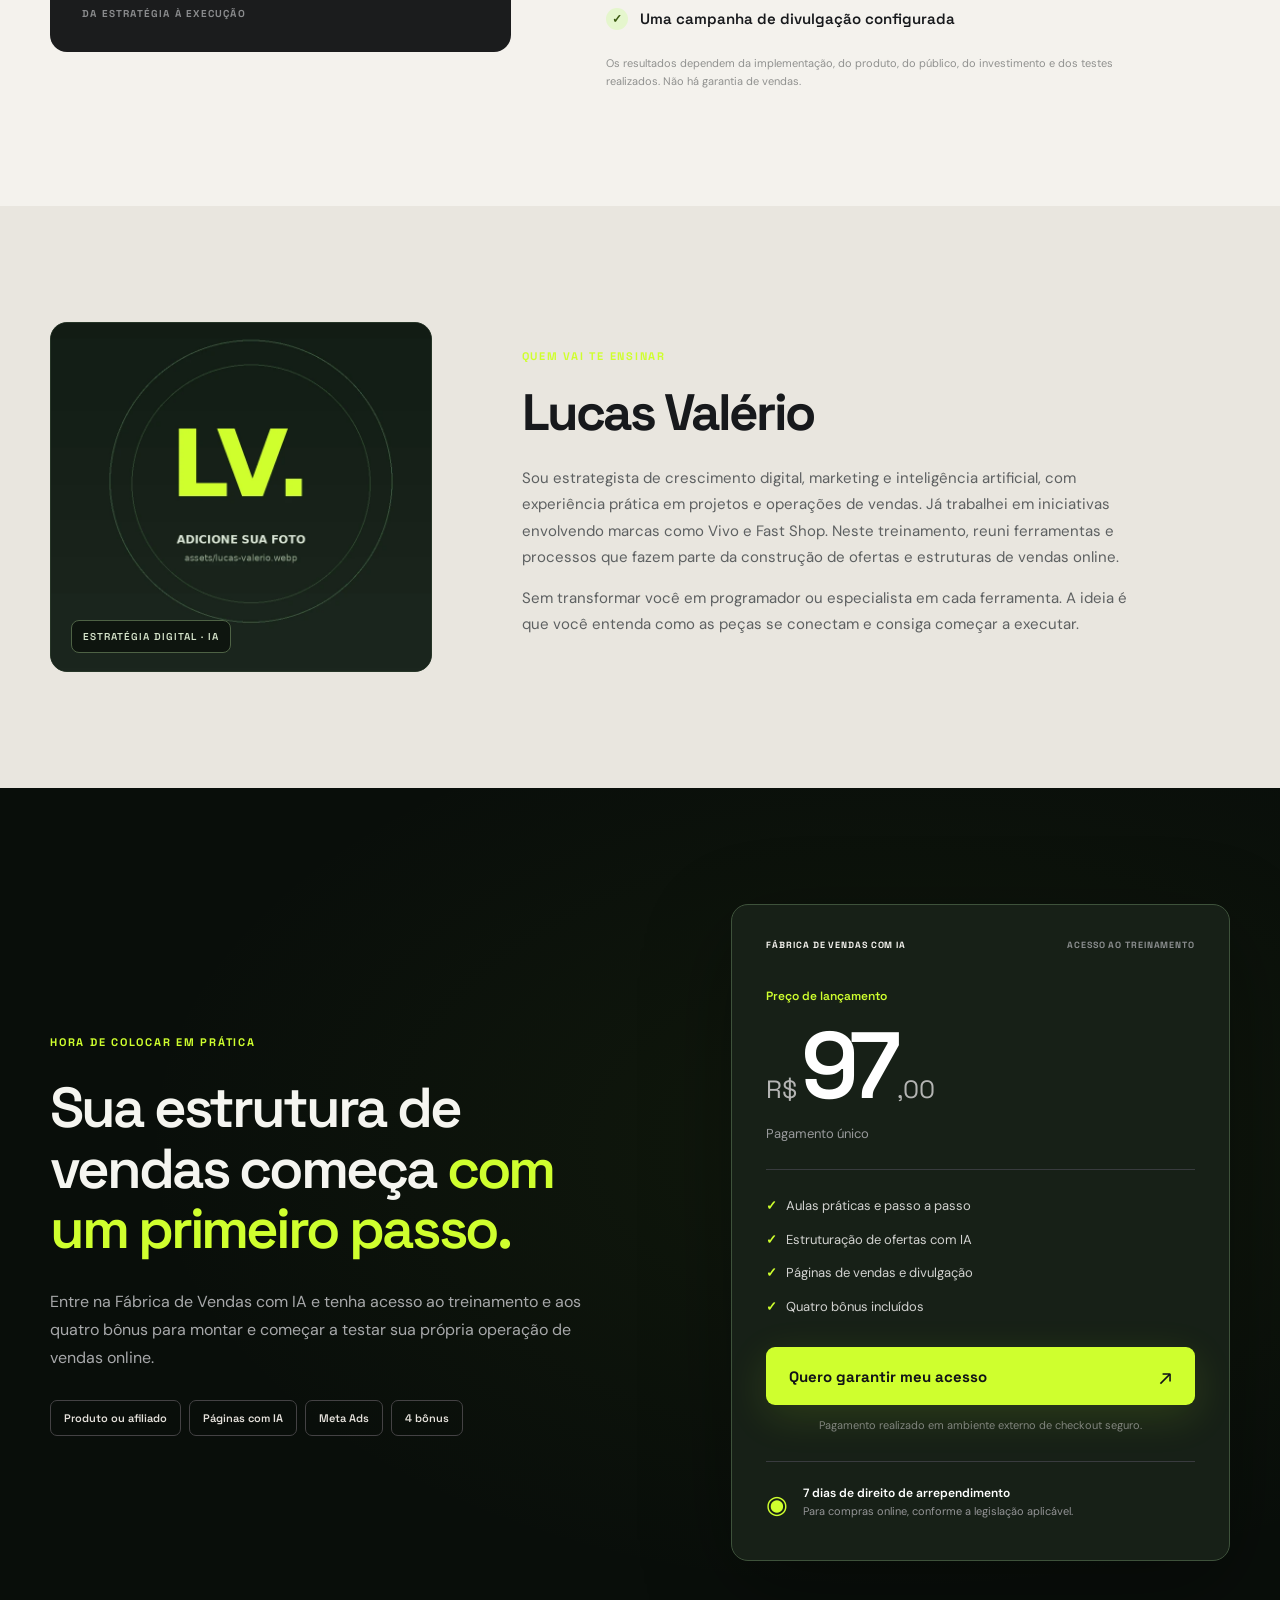
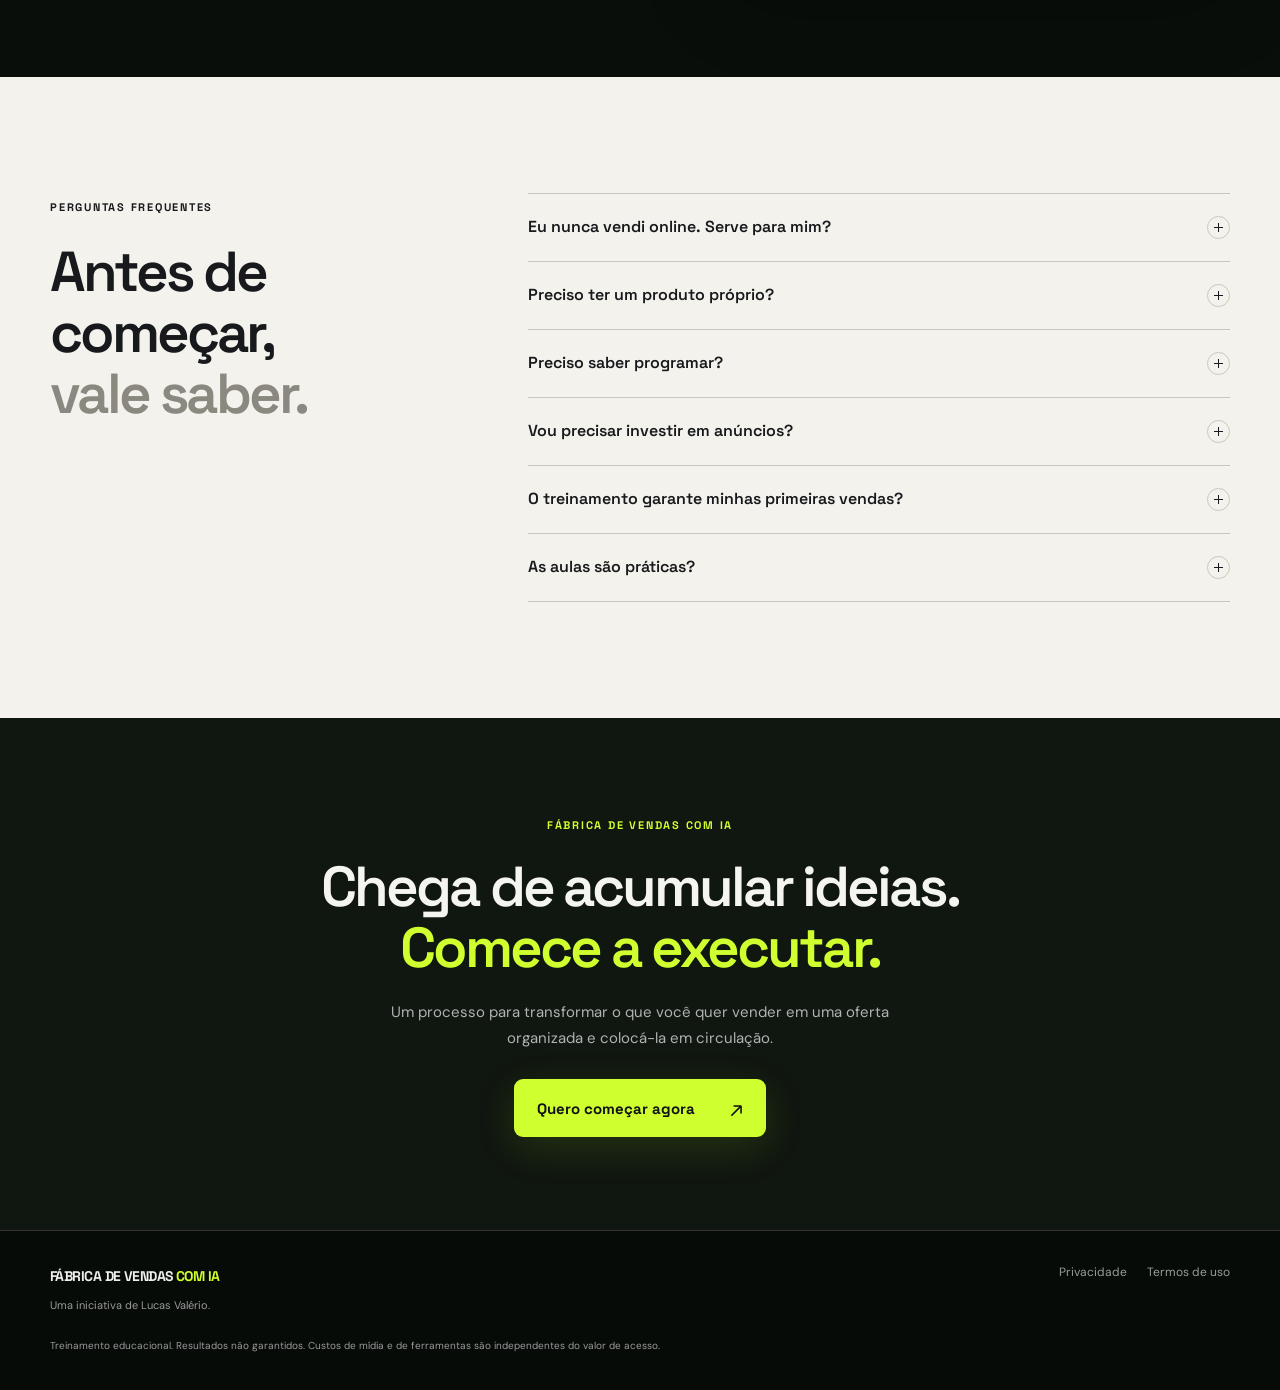
==== commit 17151407: "Update index.html" ====
--- a/index.html
+++ b/index.html
@@ -147,13 +147,7 @@
       <img src="./assets/provas/resultado-05.webp" alt="Resultado 05" loading="lazy">
     </div>
   </article>
-
-  <!-- DEPOIMENTO EM IMAGEM -->
-  <article class="proof-card">
-    <div class="proof-media">
-      <img src="./assets/provas/depoimento-01.webp" alt="Depoimento de cliente" loading="lazy">
-    </div>
-  </article>
+  
 
  <!-- VIDEO 01 -->
 <article class="proof-card">
--- a/style.css
+++ b/style.css
@@ -202,3 +202,15 @@
     height: auto;
   }
 }
+
+/* PLAYER DE VIDEO NO CARROSSEL */
+.proof-video-inline {
+  display: block;
+  width: 100%;
+  height: auto;
+  max-height: 75vh;
+  object-fit: contain;
+  background: #070b08;
+  border: none;
+  border-radius: 16px;
+}
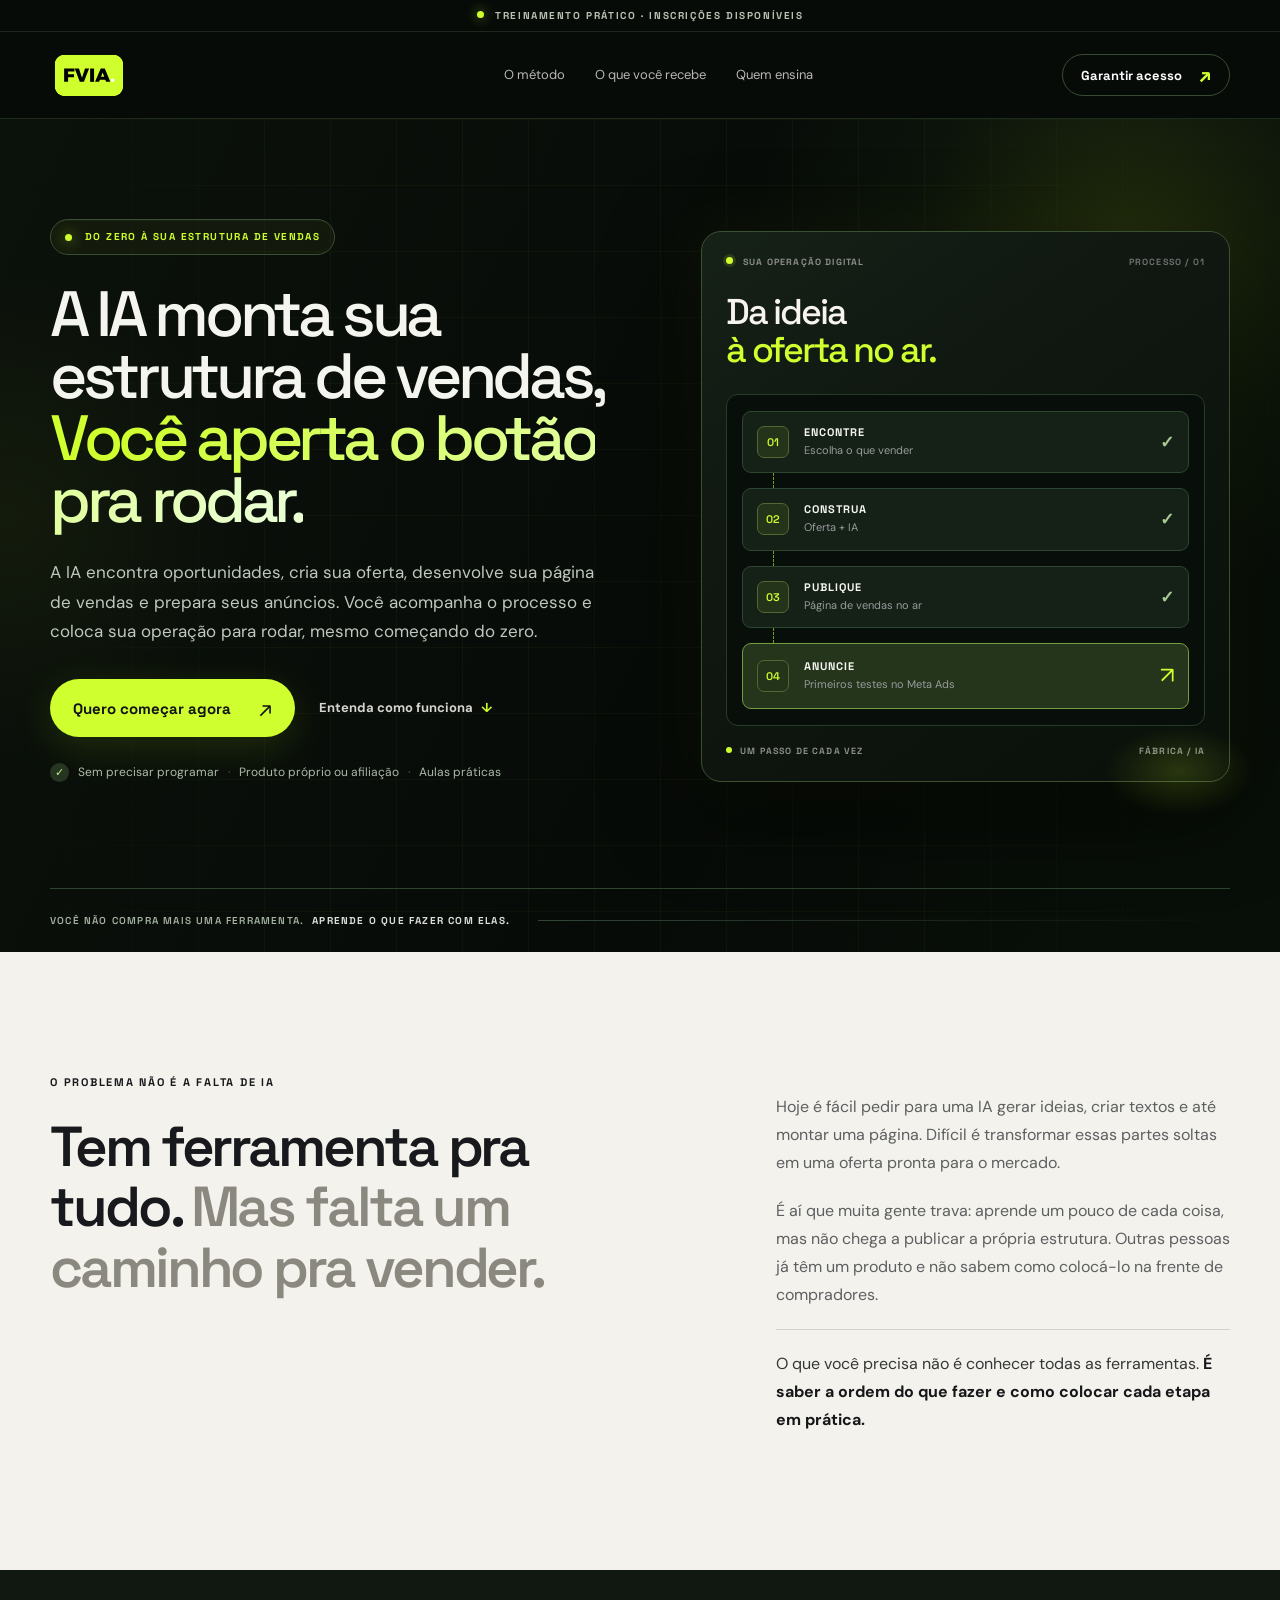
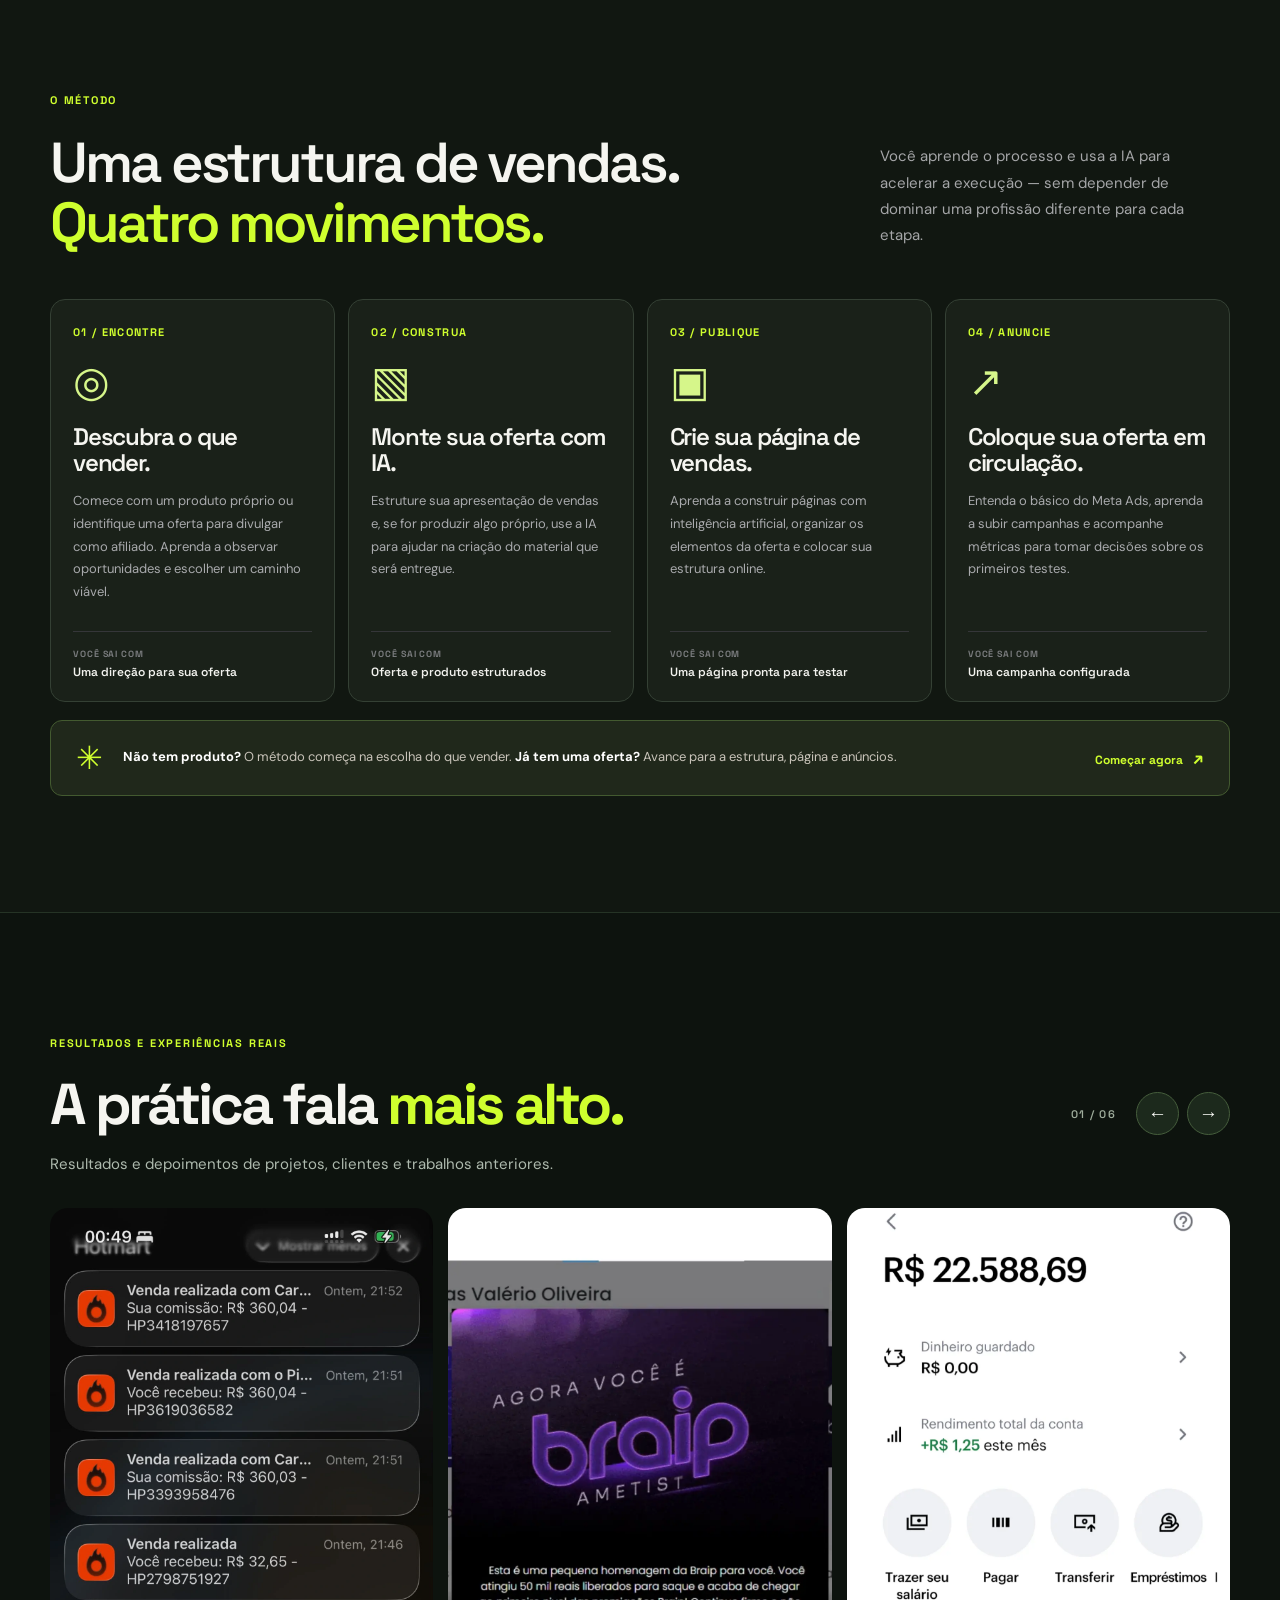
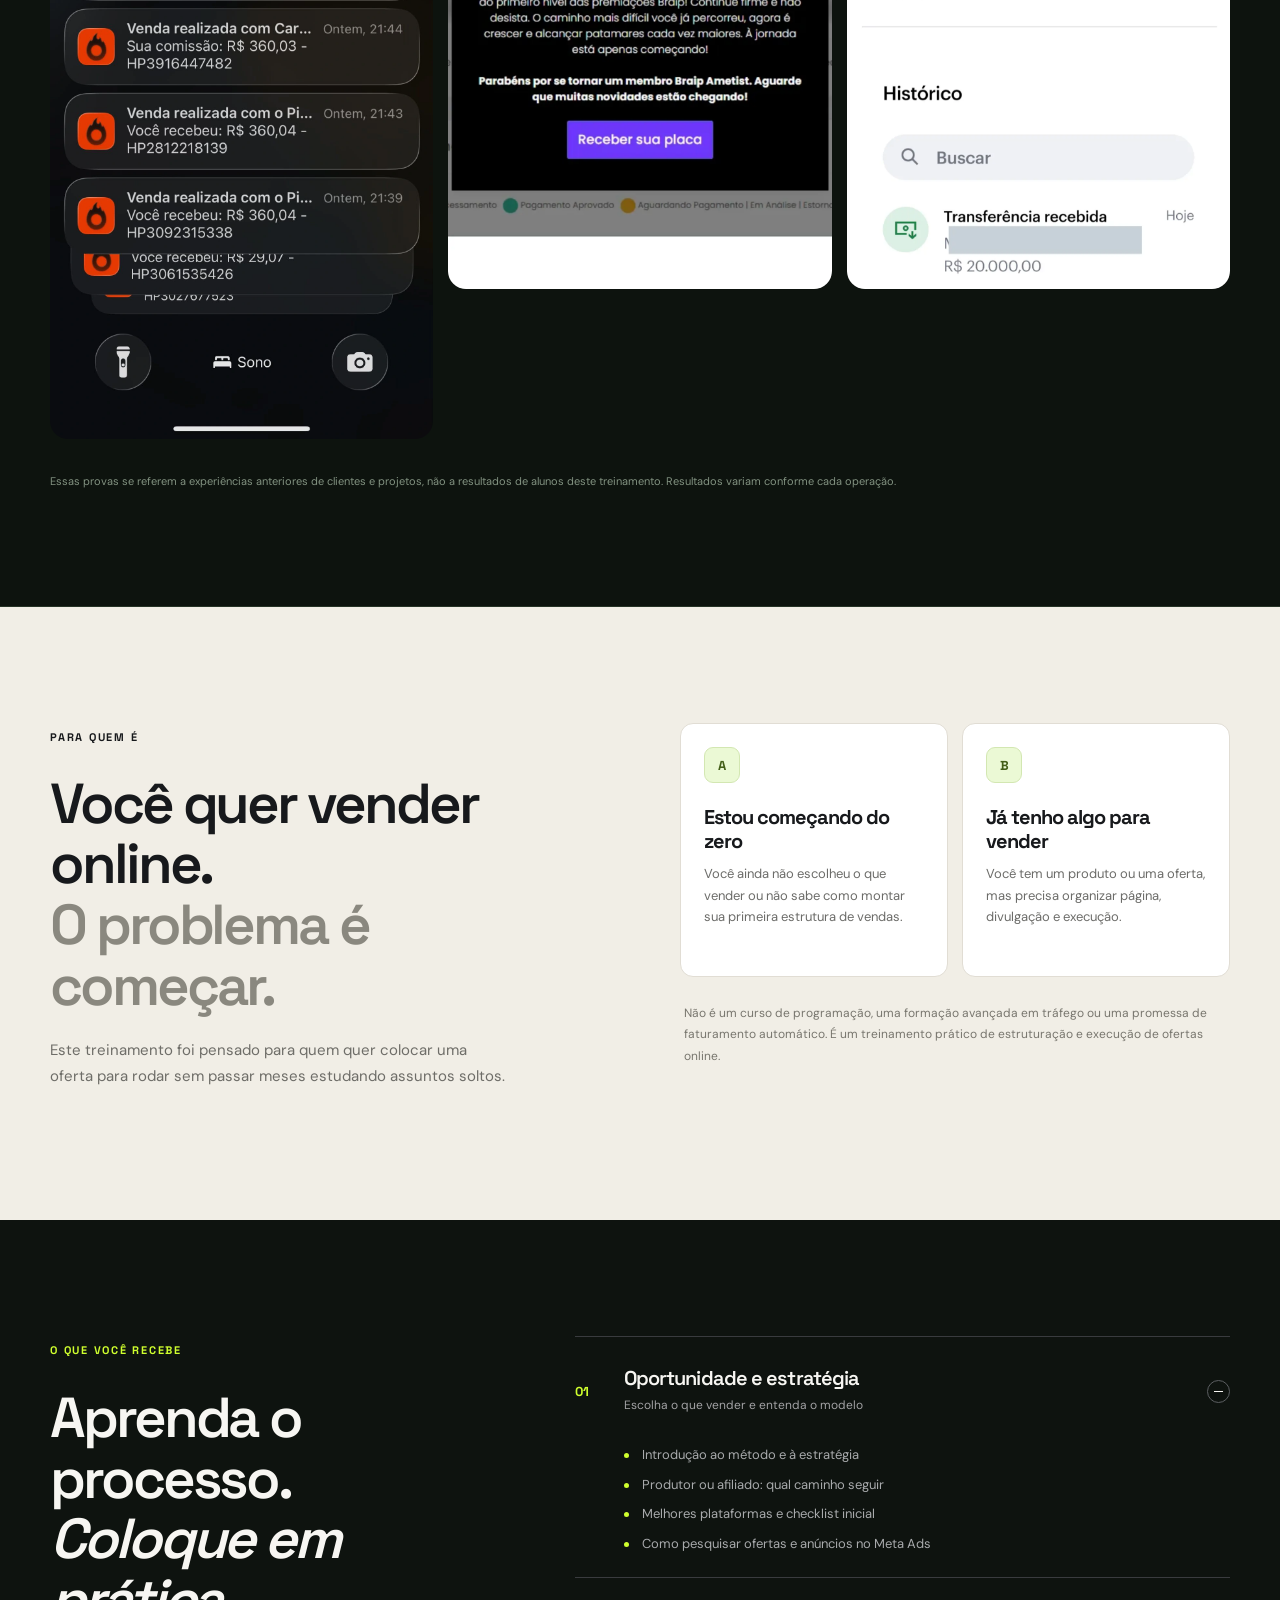
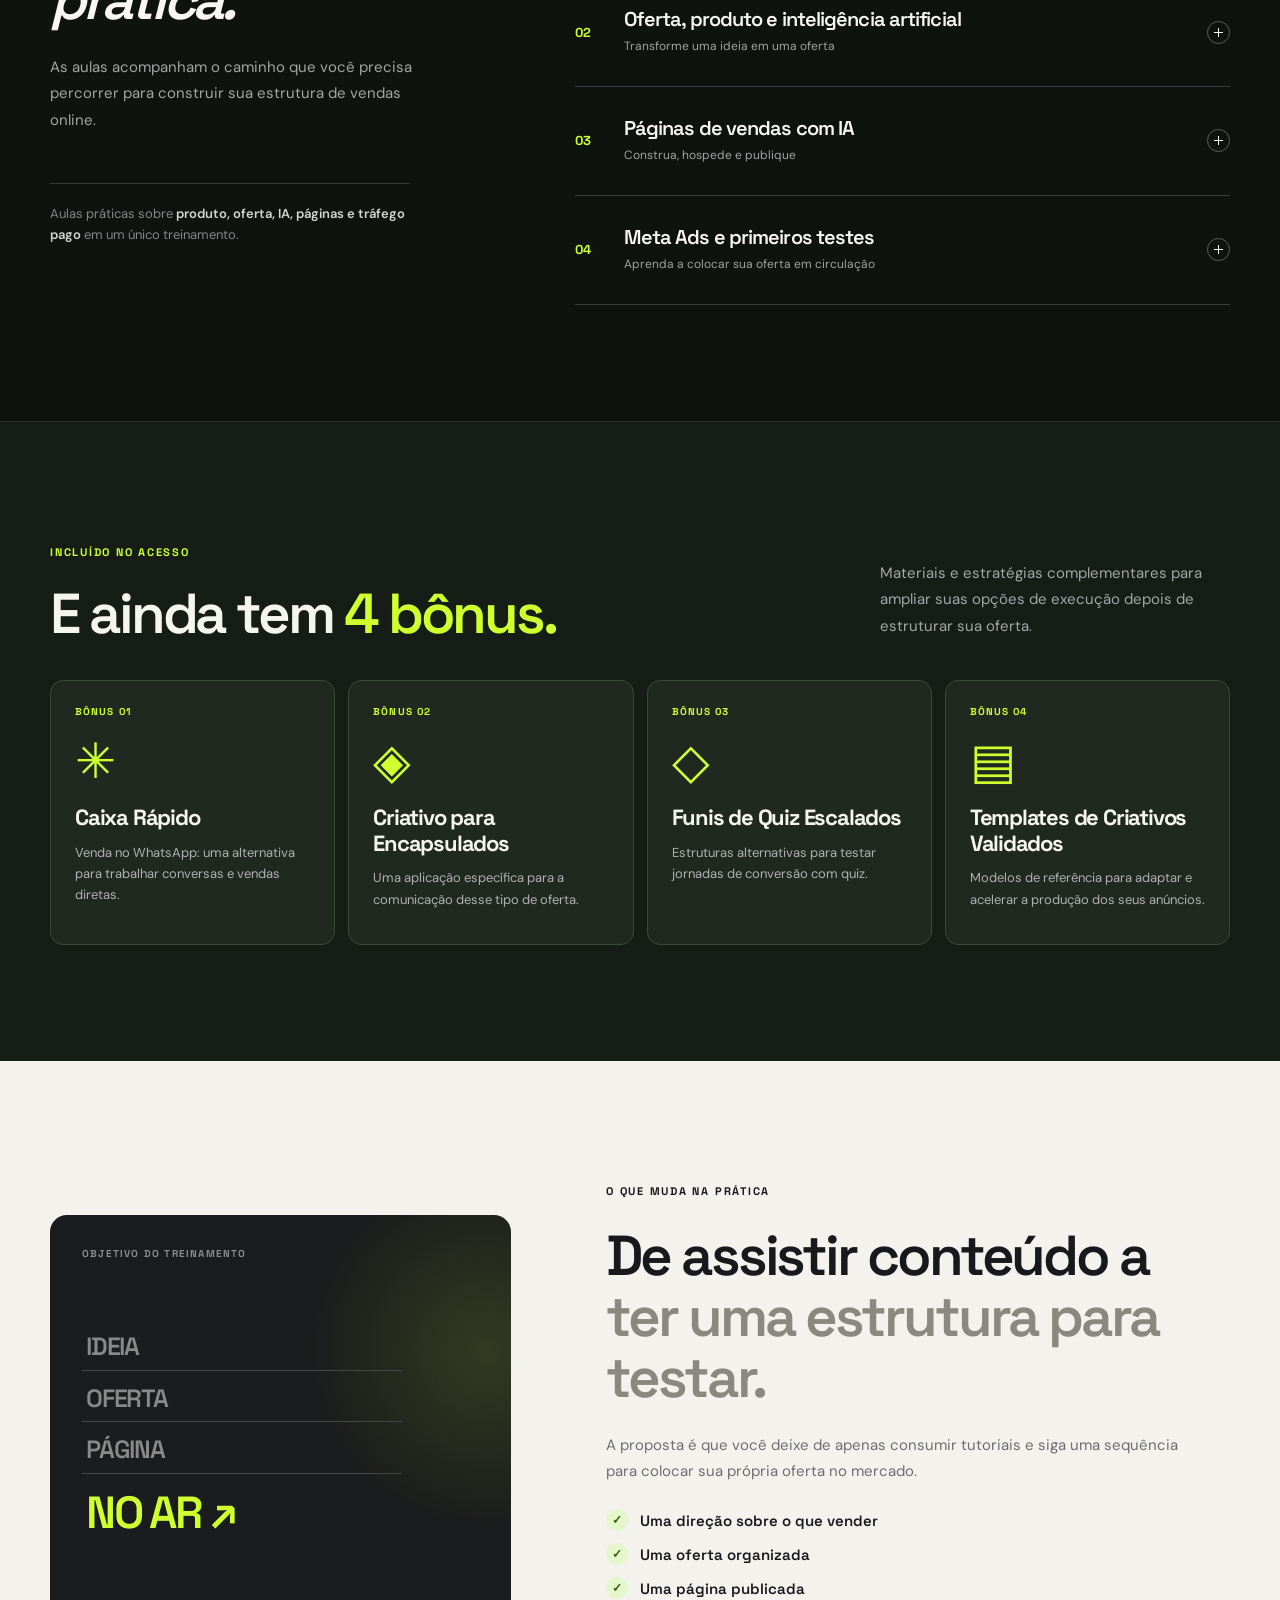
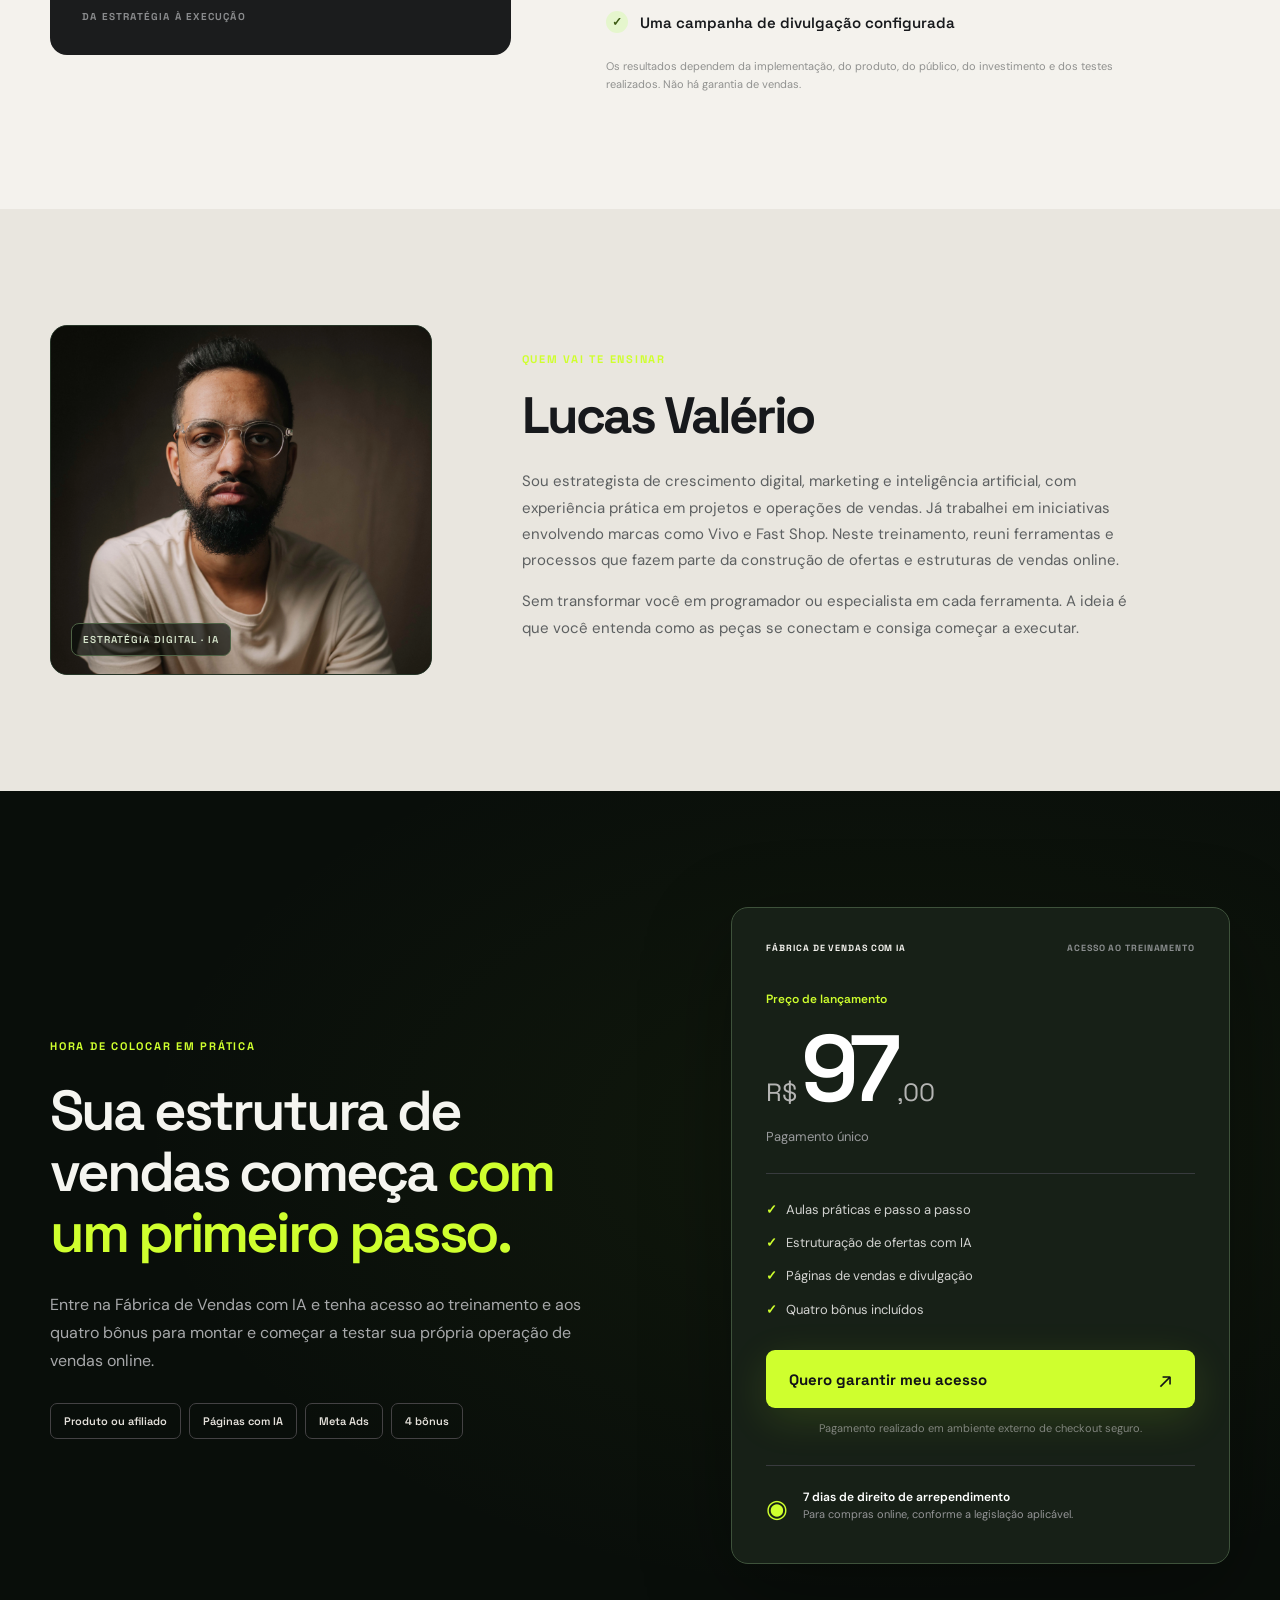
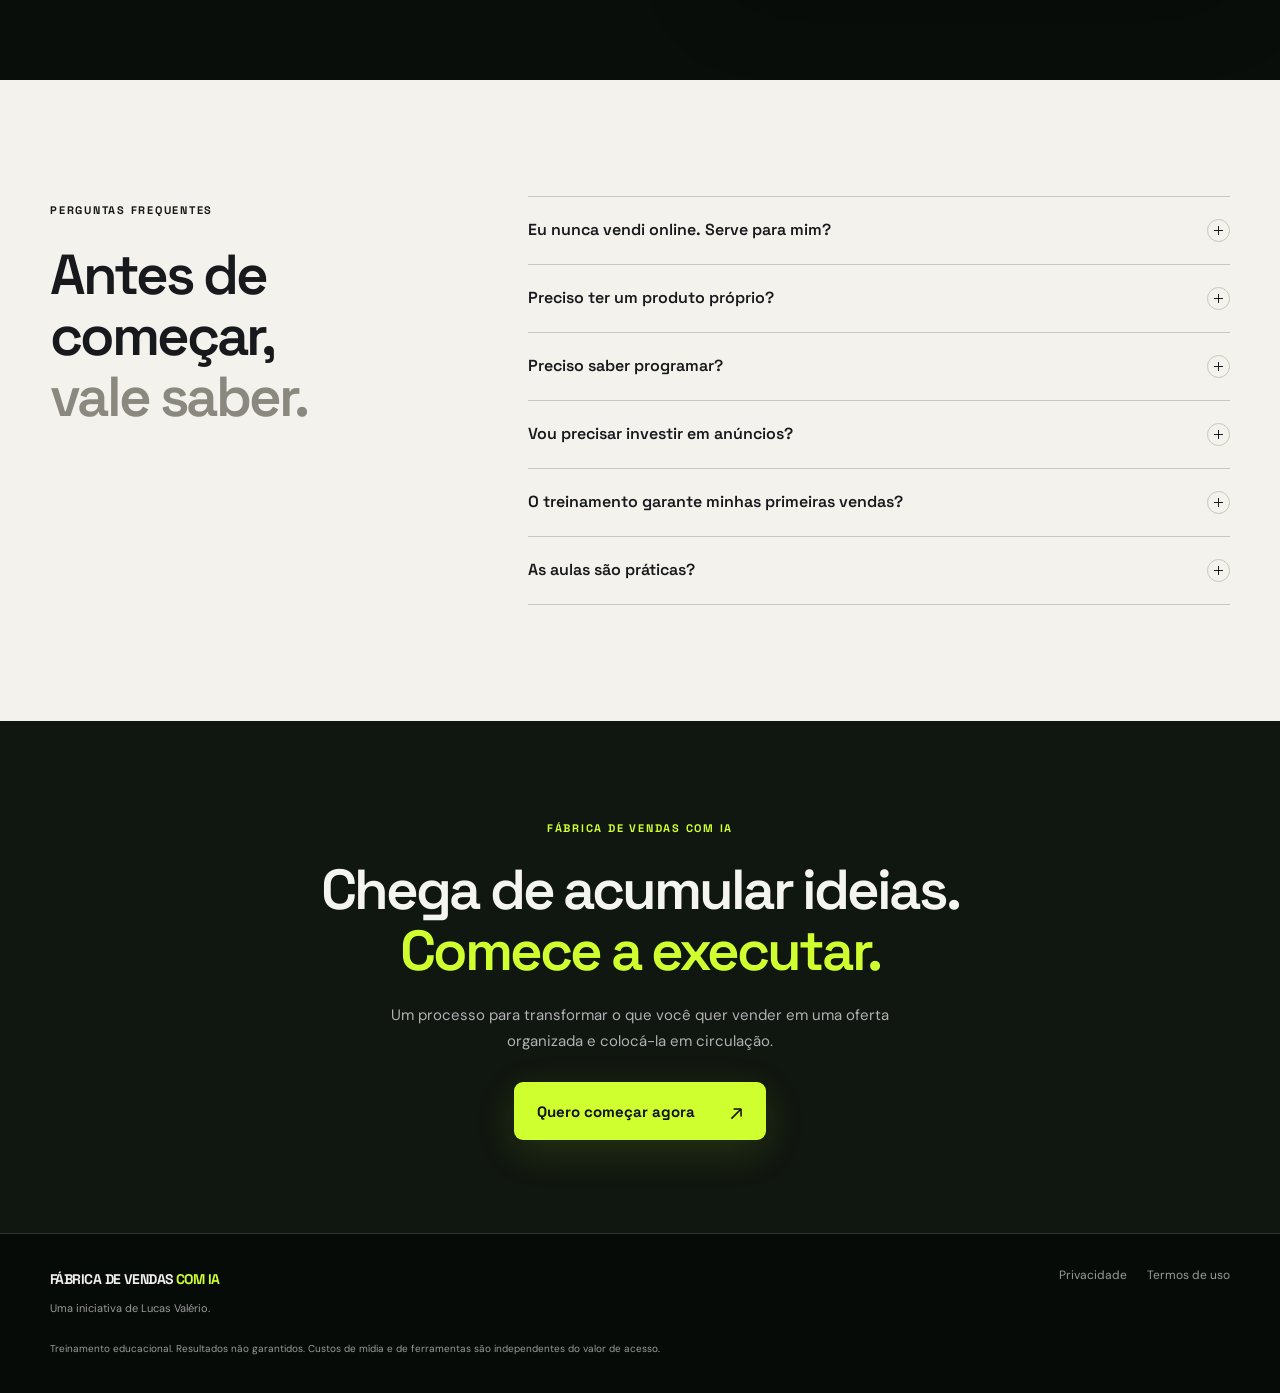
==== commit d152a6d0: "Update index.html" ====
--- a/index.html
+++ b/index.html
@@ -57,8 +57,8 @@
       <div class="container hero-layout">
         <div class="hero-copy">
           <span class="eyebrow"><span class="line"></span> DO ZERO À SUA ESTRUTURA DE VENDAS</span>
-          <h1 id="hero-heading">Monte sua estrutura para <em>vender online com IA</em></h1>
-          <p class="hero-sub">Aprenda a encontrar o que vender, montar sua oferta, criar páginas e colocar anúncios no ar com ajuda da inteligência artificial — seguindo um caminho simples, mesmo que esteja começando agora.</p>
+          <h1 id="hero-heading">A IA monta sua estrutura de vendas, <em>Você aperta o botão pra rodar.</em></h1>
+          <p class="hero-sub">A IA encontra oportunidades, cria sua oferta, desenvolve sua página de vendas e prepara seus anúncios. Você acompanha o processo e coloca sua operação para rodar, mesmo começando do zero.</p>
           <div class="hero-actions">
             <a class="btn btn-primary" href="#investimento">Quero começar agora <span class="btn-arrow" aria-hidden="true">↗</span></a>
             <a class="text-link" href="#metodo">Entenda como funciona <span aria-hidden="true">↓</span></a>
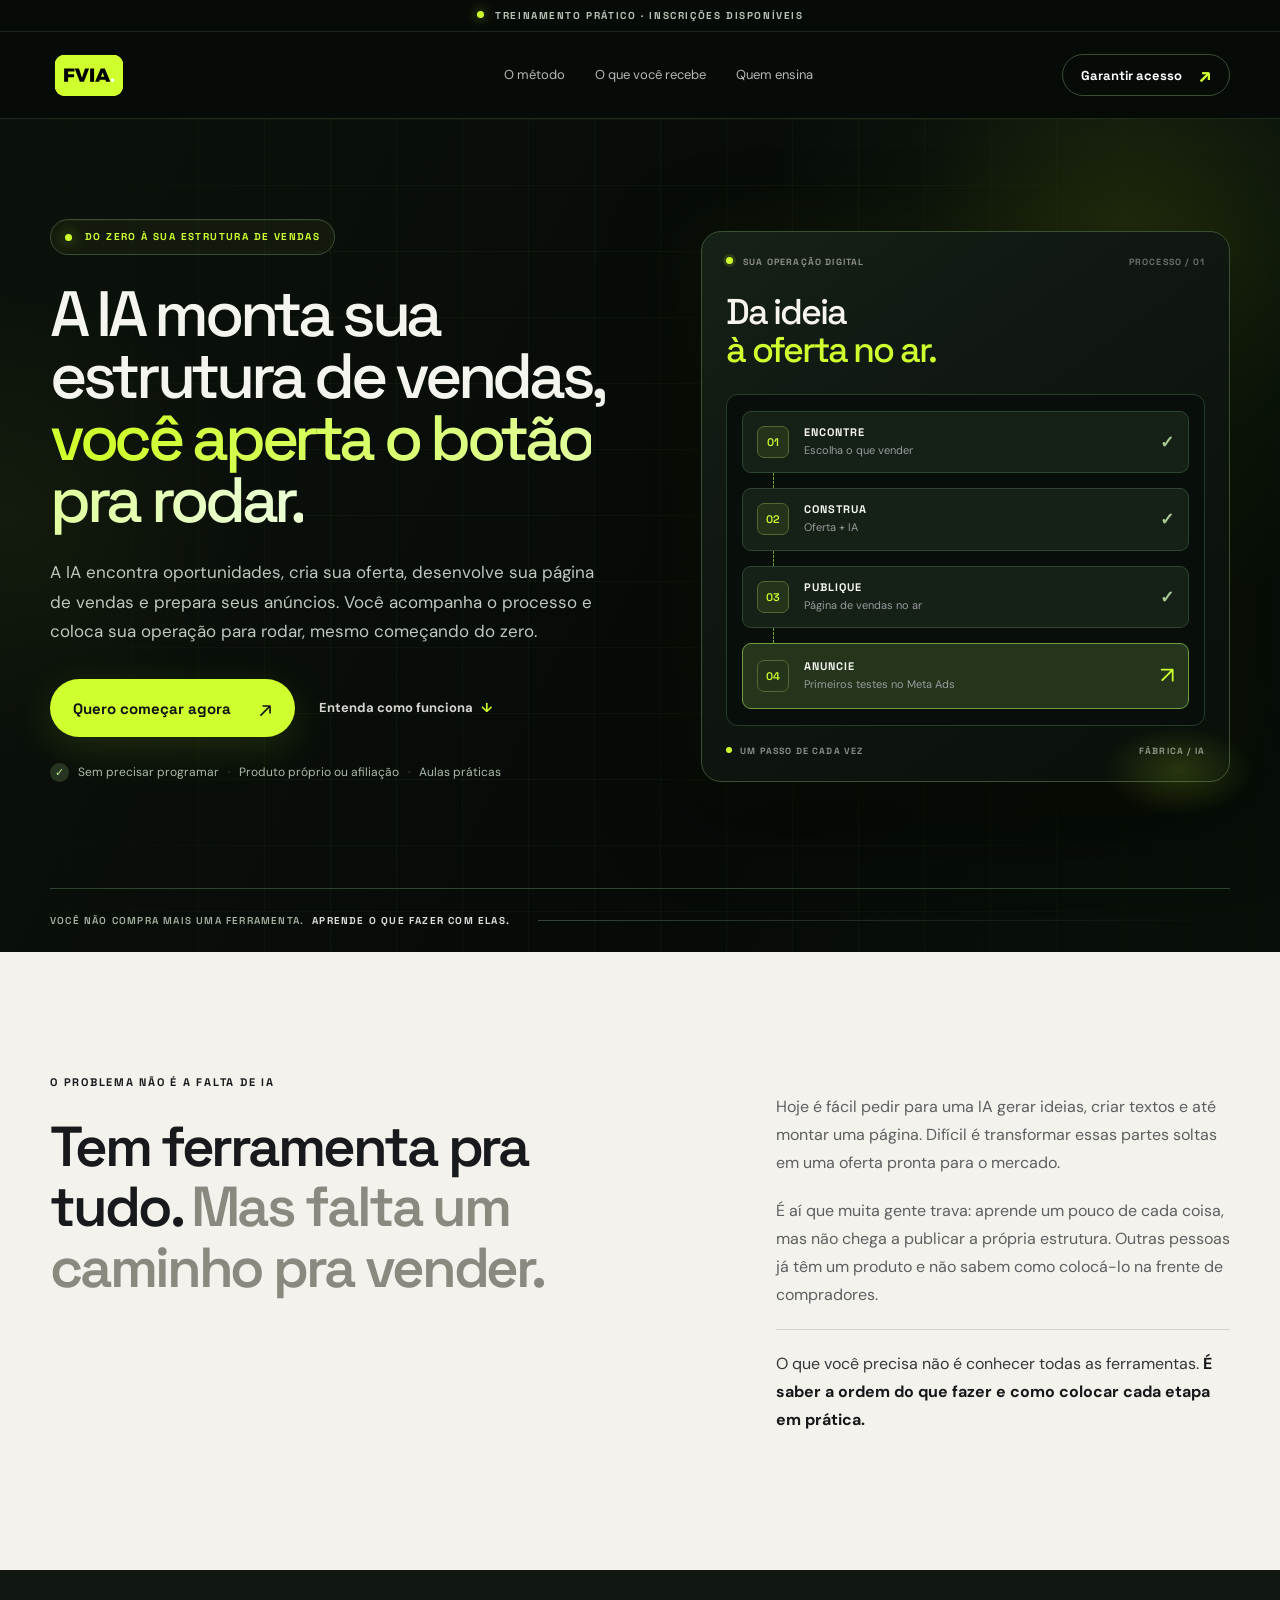
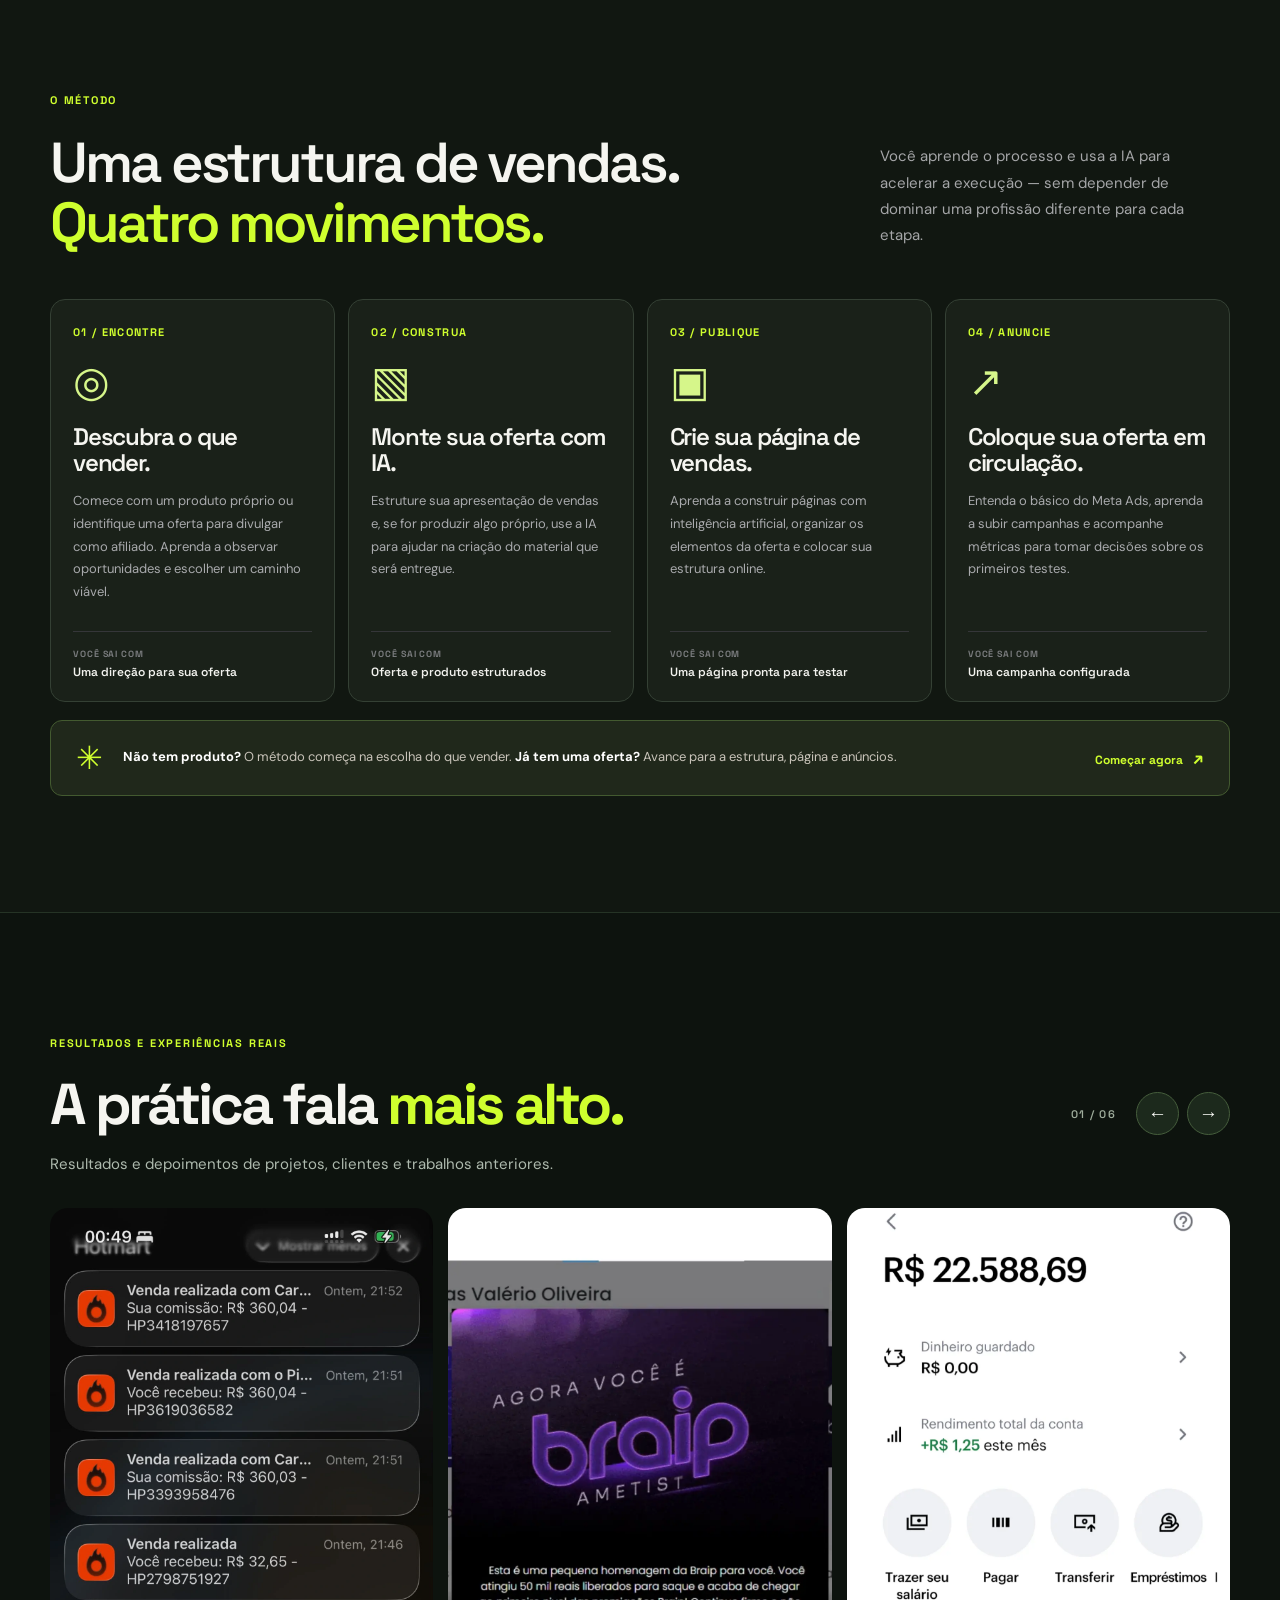
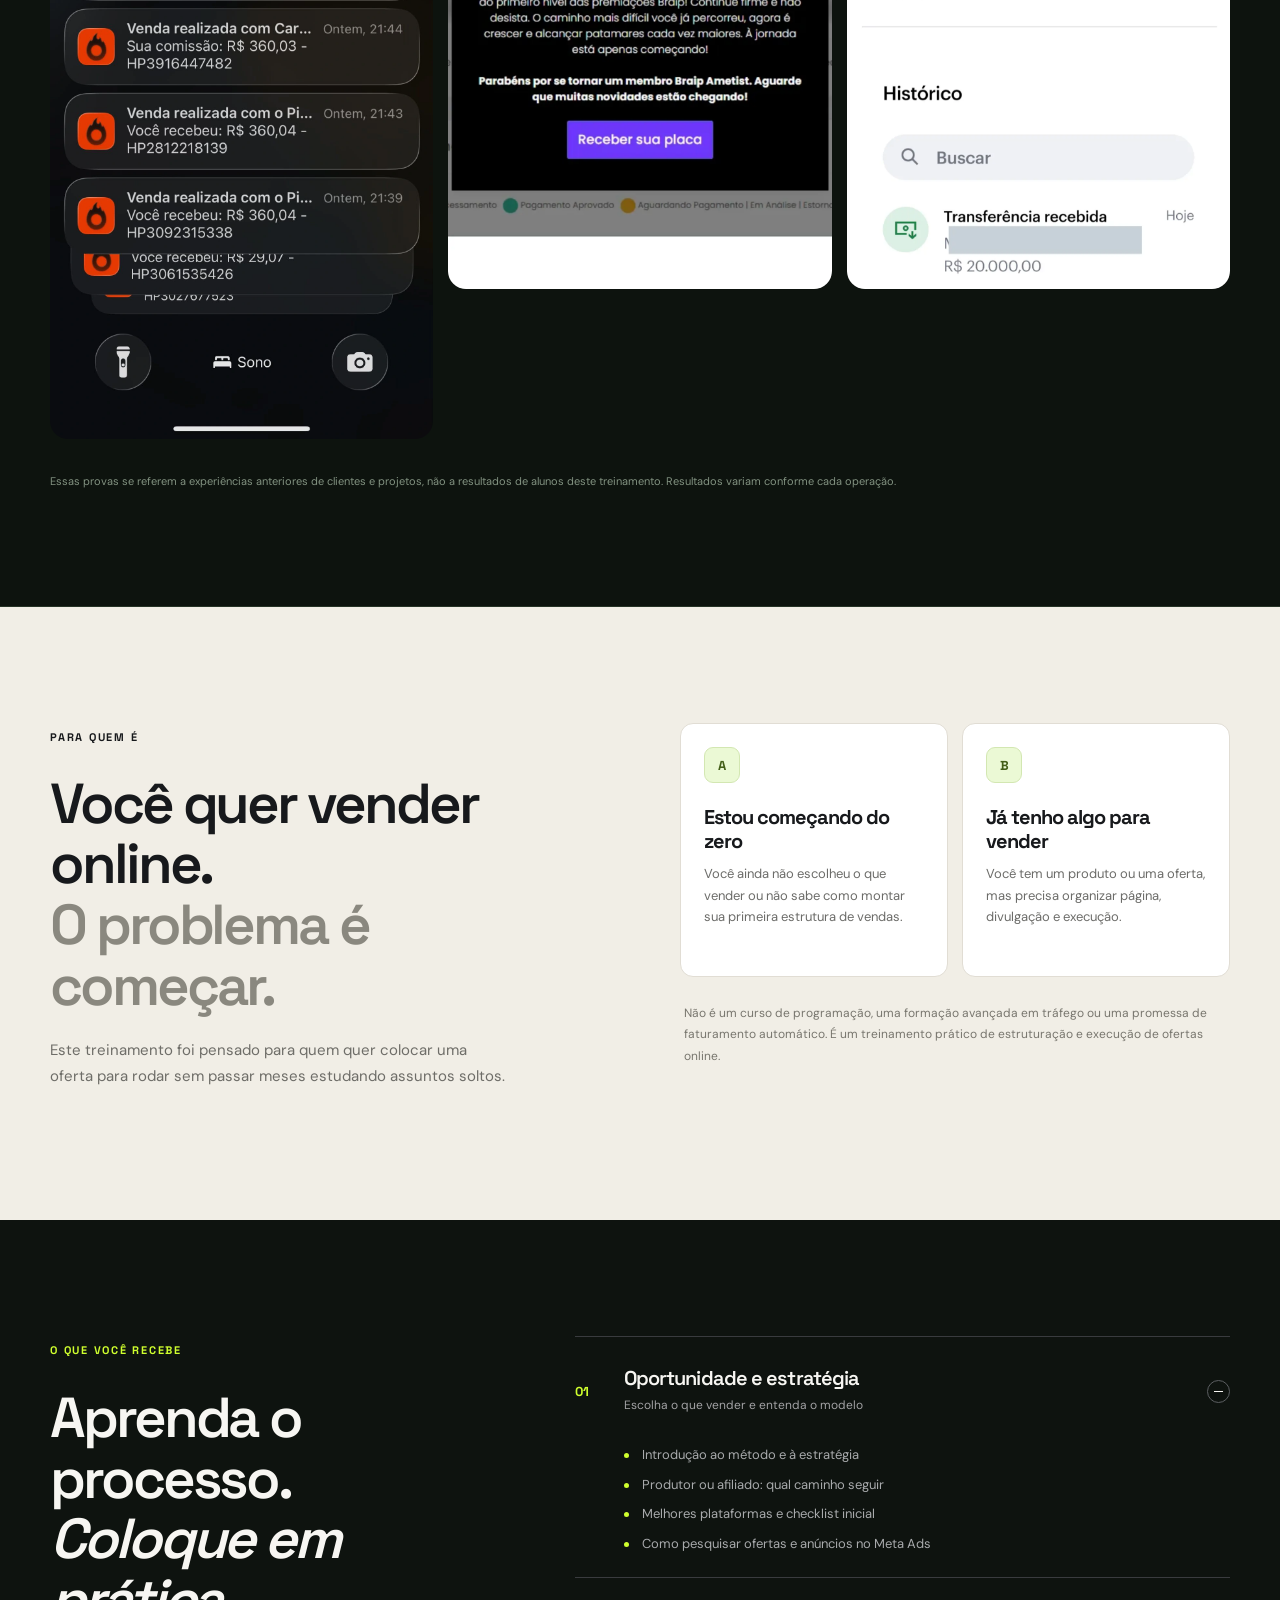
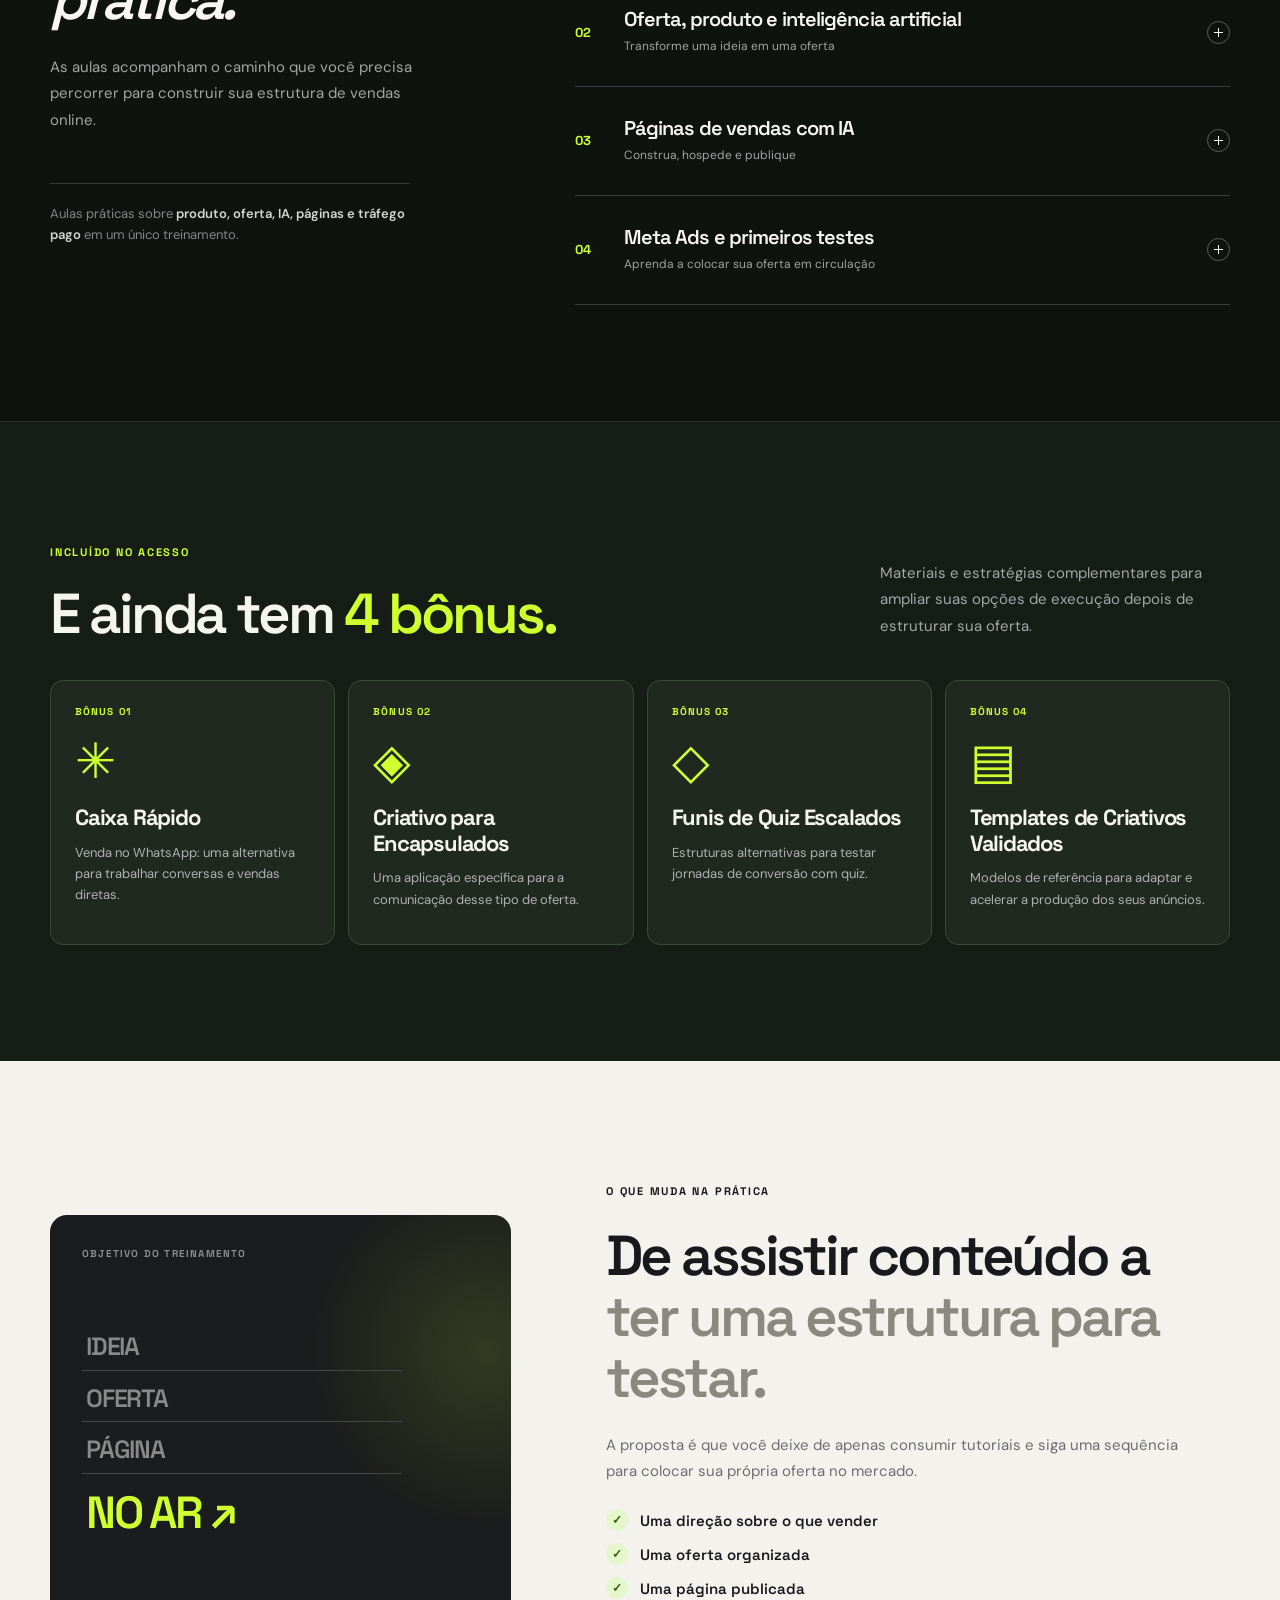
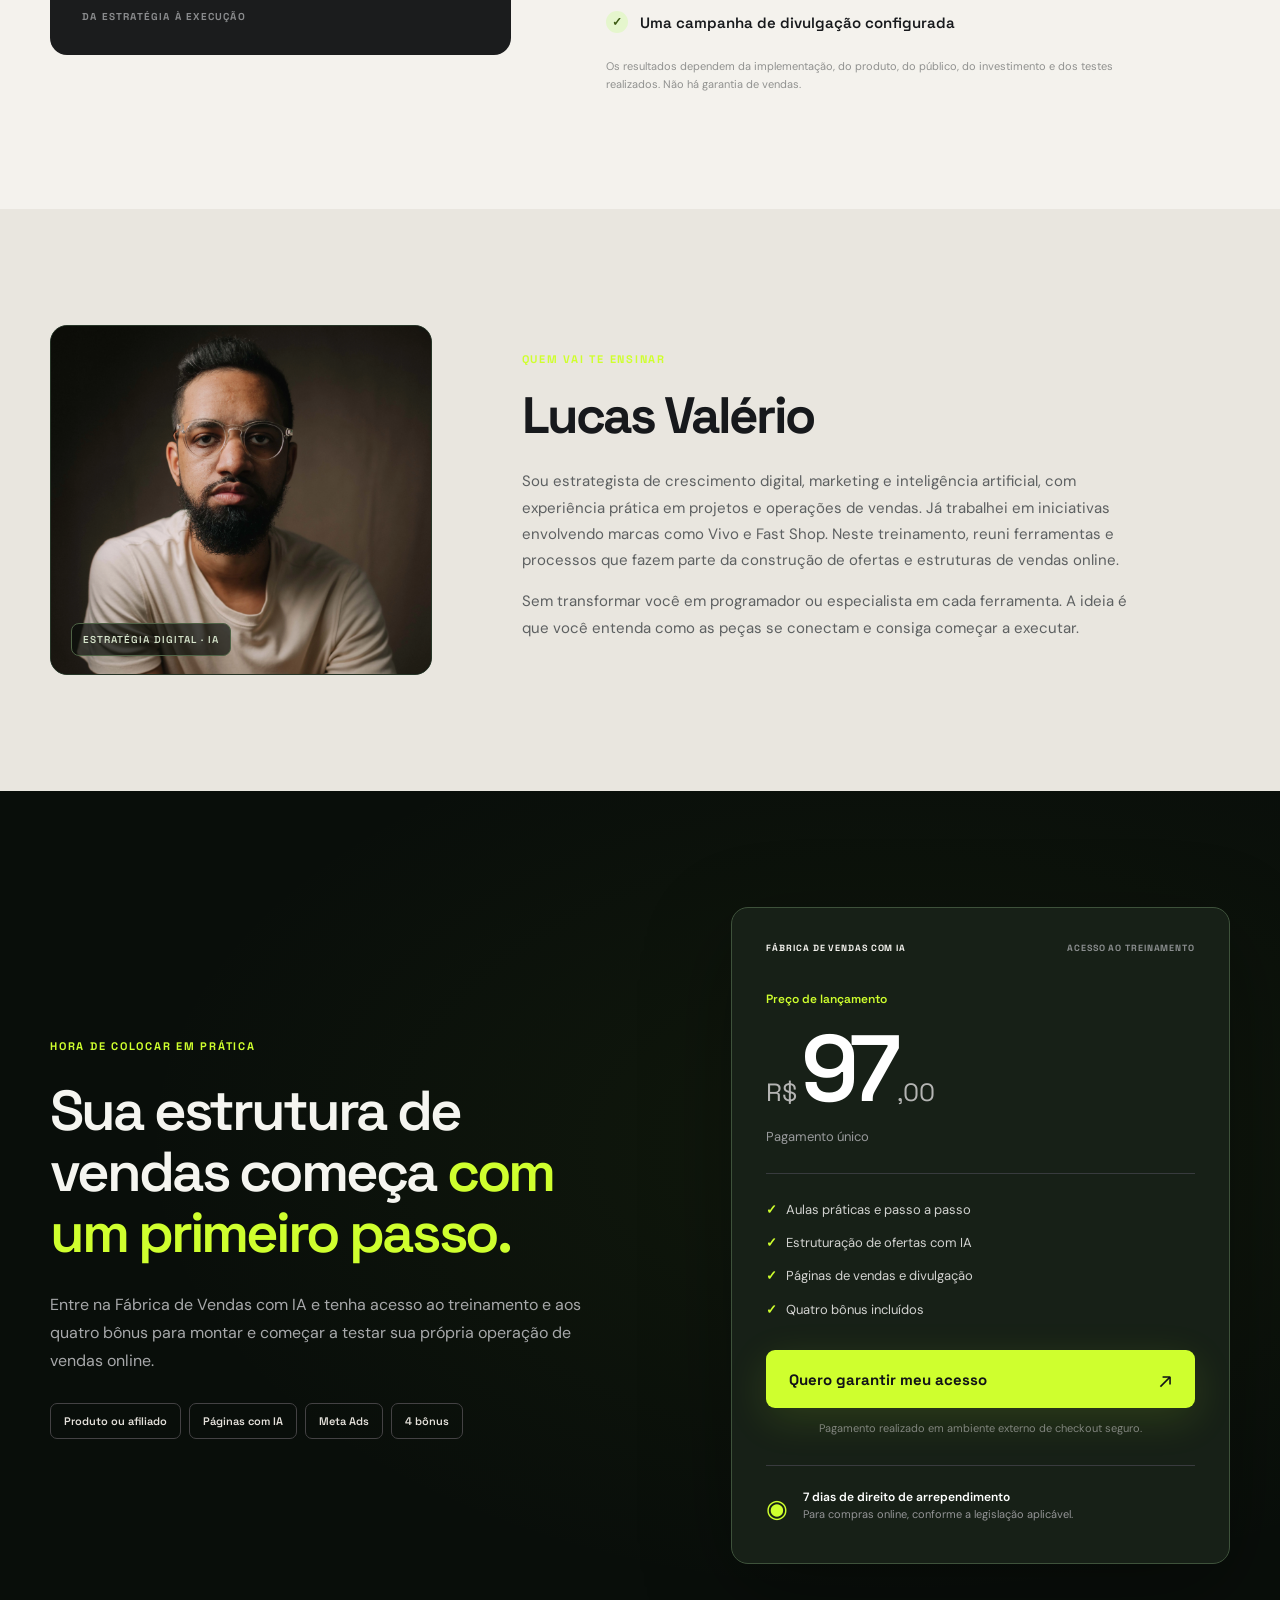
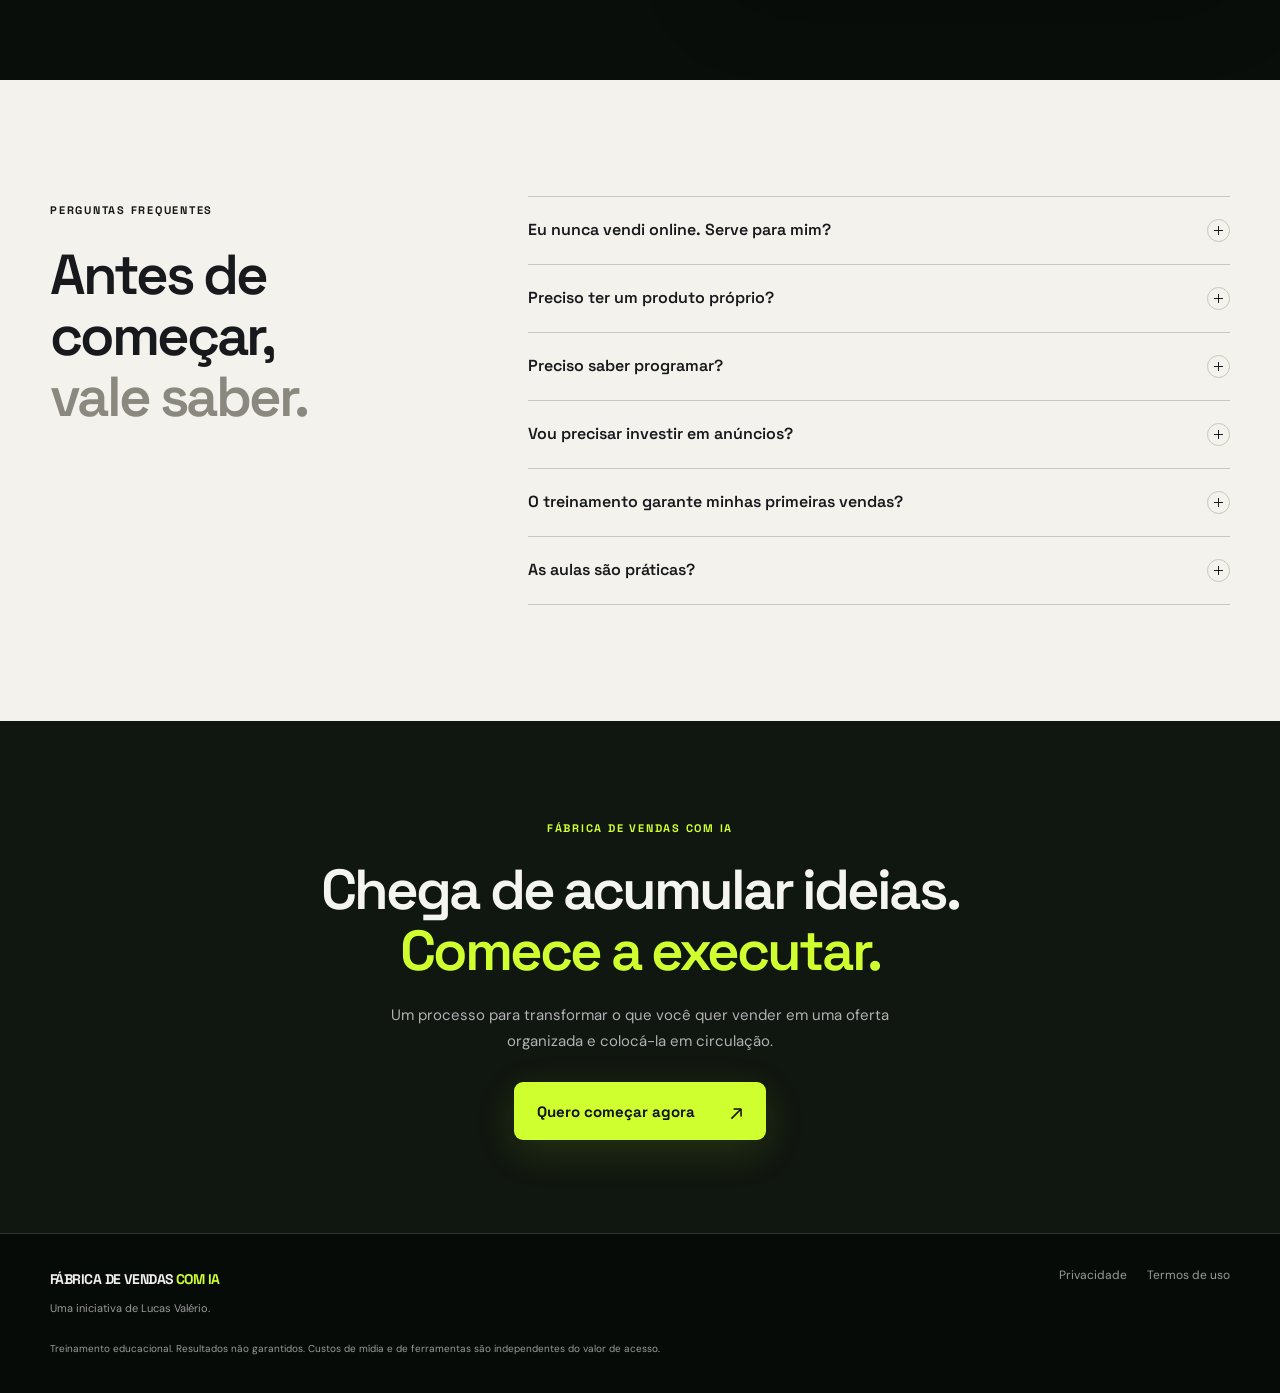
==== commit bd8feb46: "Update index.html" ====
--- a/index.html
+++ b/index.html
@@ -57,7 +57,7 @@
       <div class="container hero-layout">
         <div class="hero-copy">
           <span class="eyebrow"><span class="line"></span> DO ZERO À SUA ESTRUTURA DE VENDAS</span>
-          <h1 id="hero-heading">A IA monta sua estrutura de vendas, <em>Você aperta o botão pra rodar.</em></h1>
+          <h1 id="hero-heading">A IA monta sua estrutura de vendas, <em>você aperta o botão pra rodar.</em></h1>
           <p class="hero-sub">A IA encontra oportunidades, cria sua oferta, desenvolve sua página de vendas e prepara seus anúncios. Você acompanha o processo e coloca sua operação para rodar, mesmo começando do zero.</p>
           <div class="hero-actions">
             <a class="btn btn-primary" href="#investimento">Quero começar agora <span class="btn-arrow" aria-hidden="true">↗</span></a>
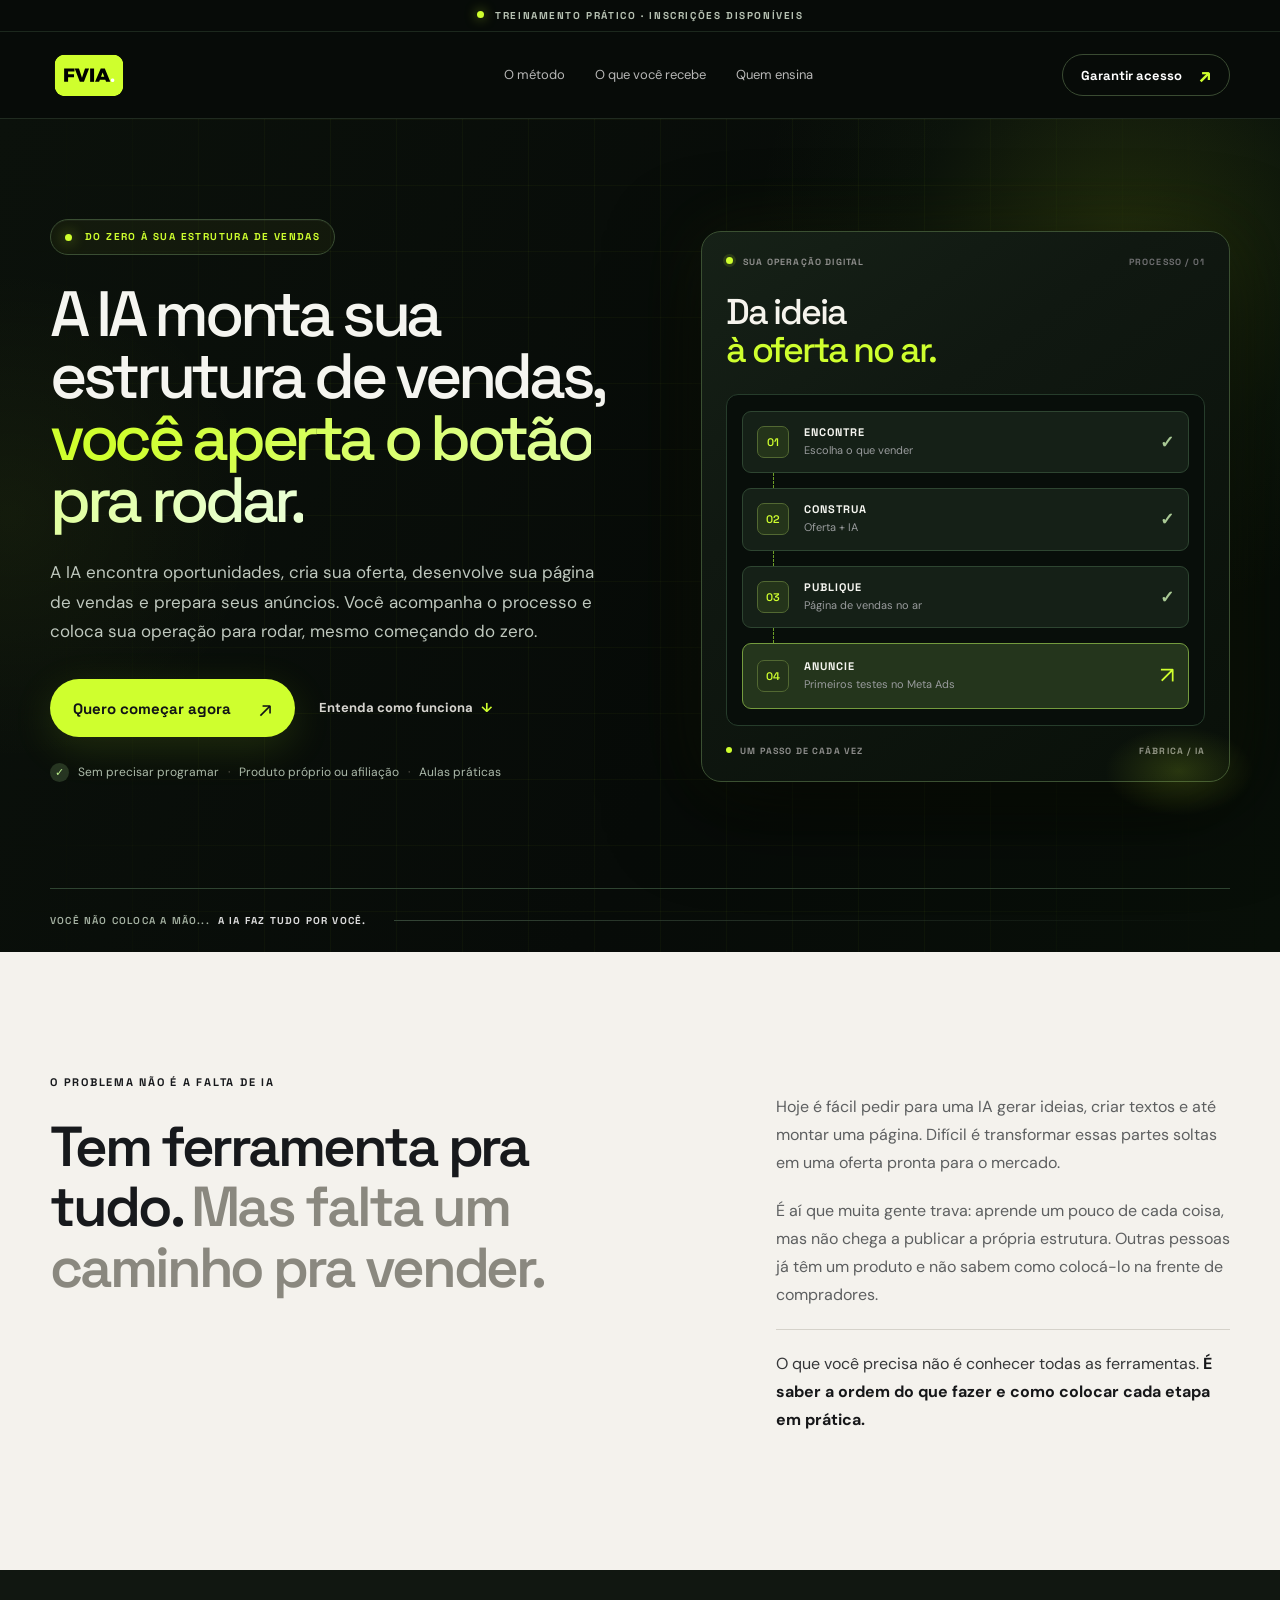
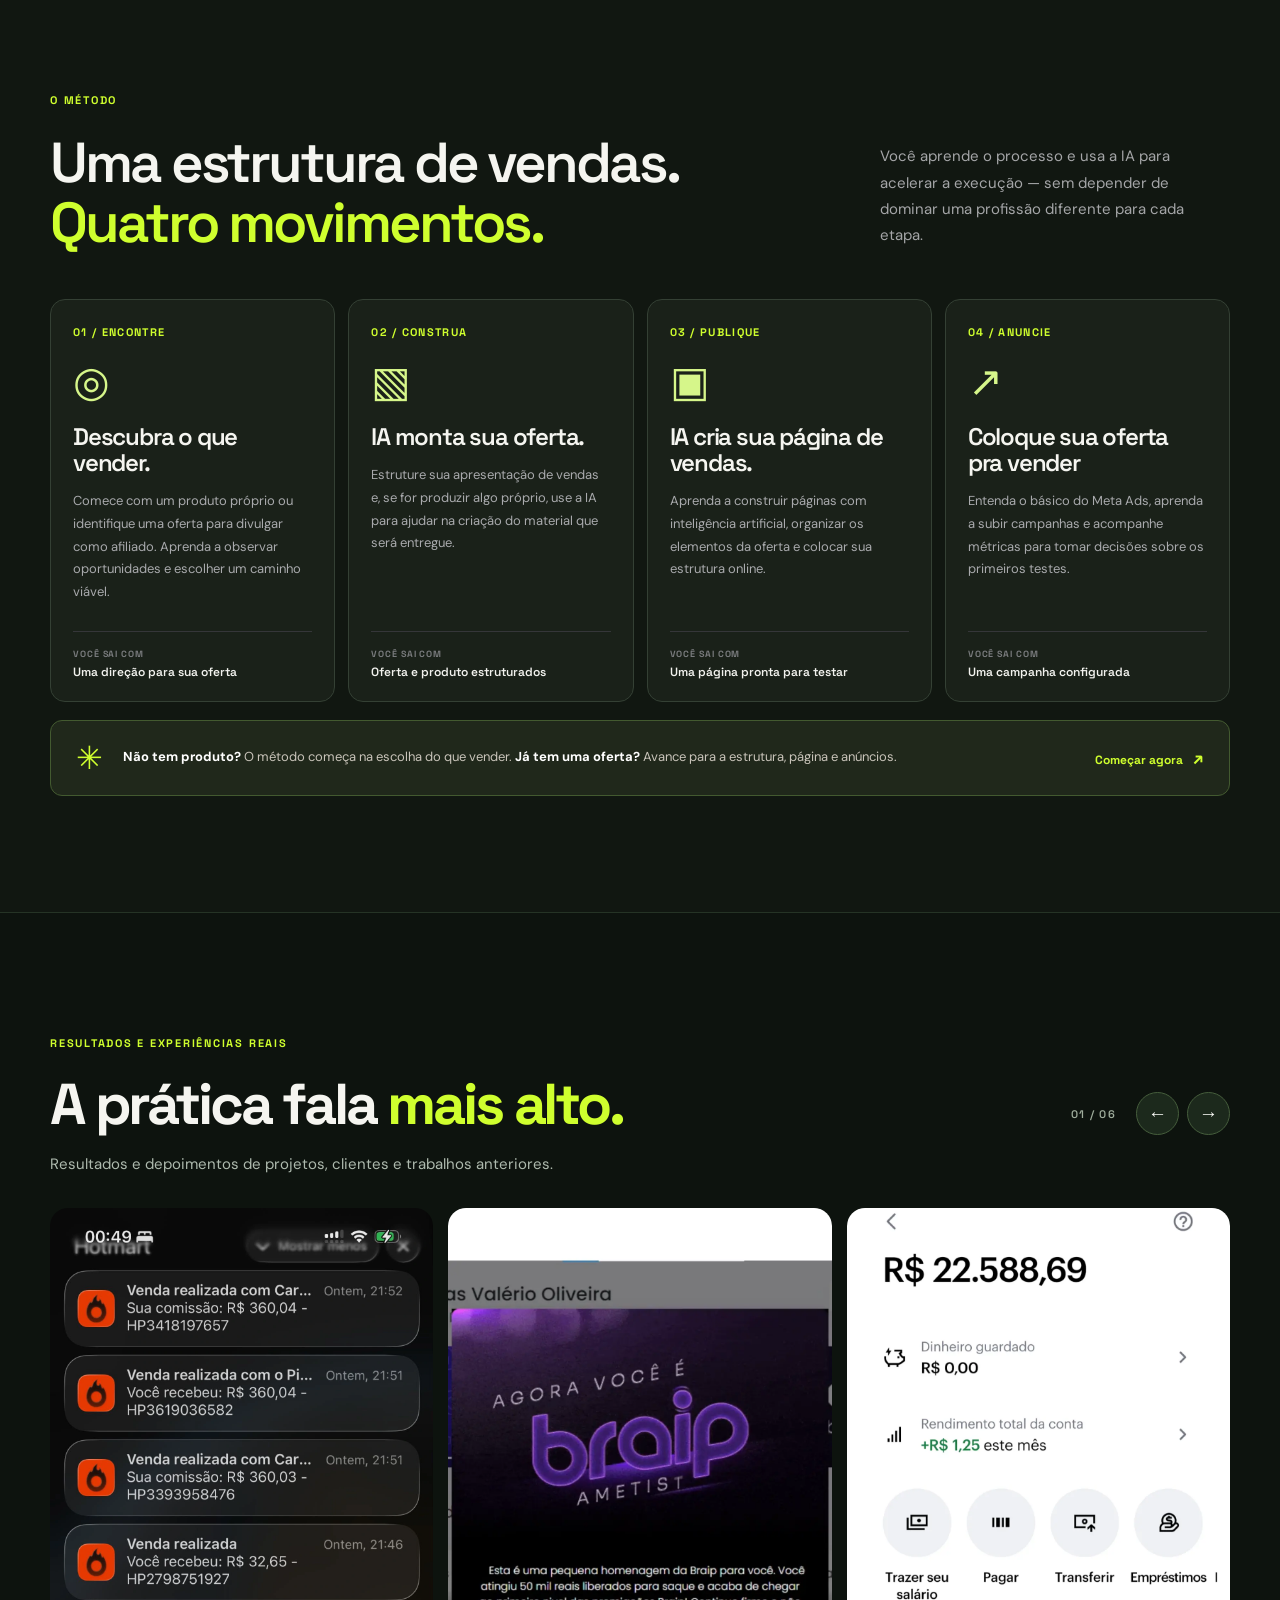
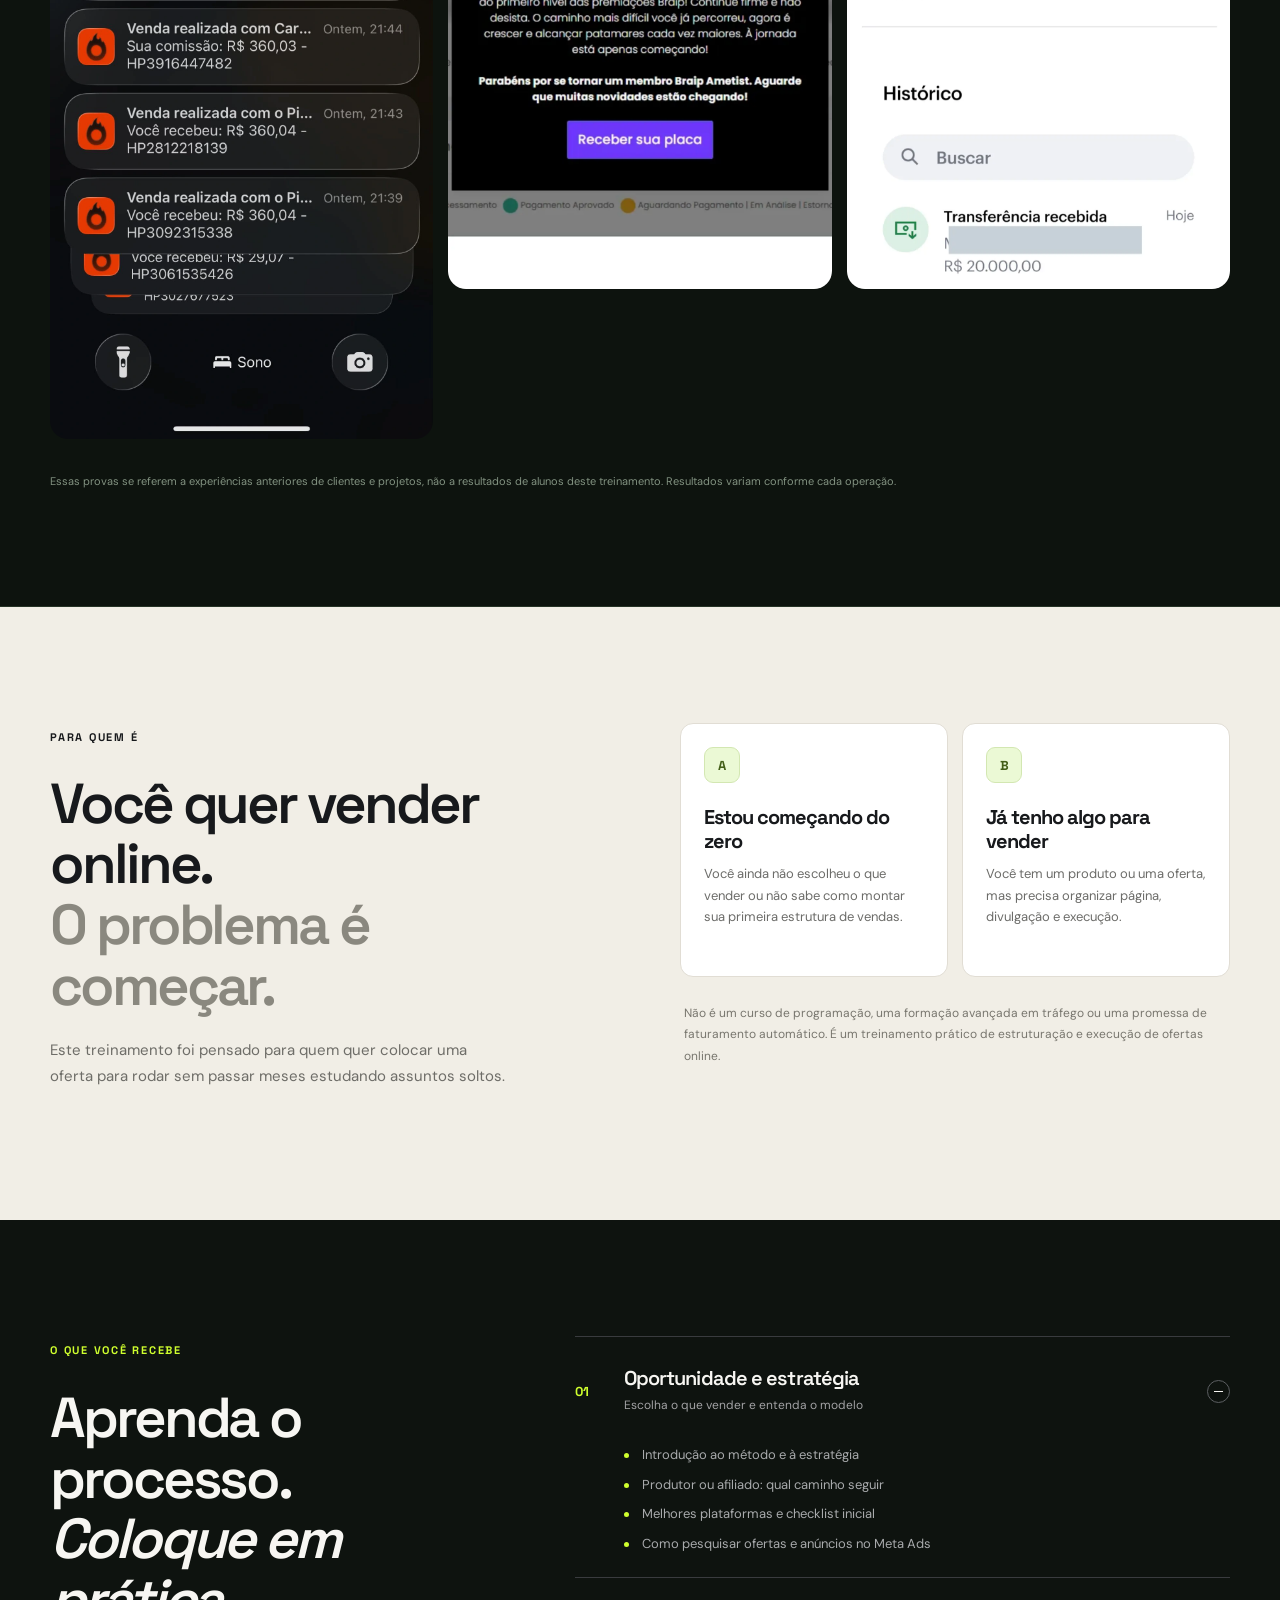
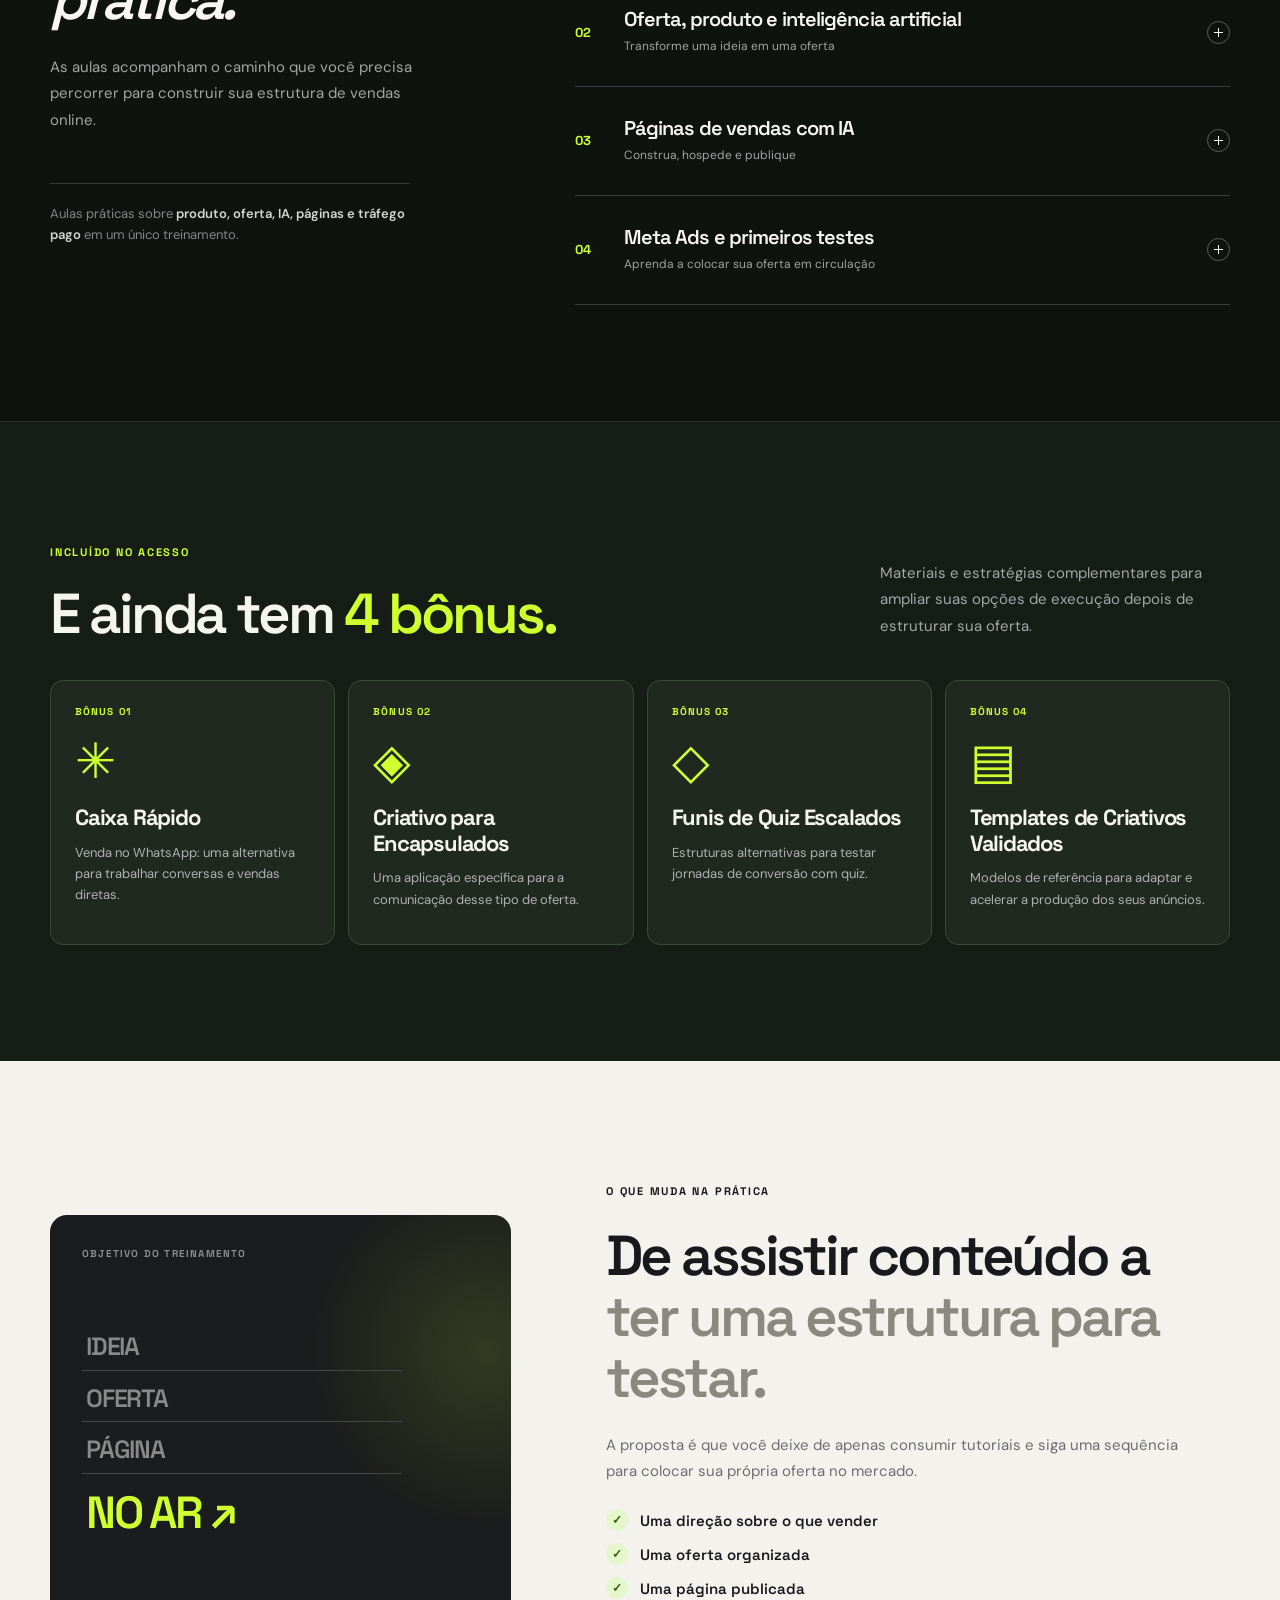
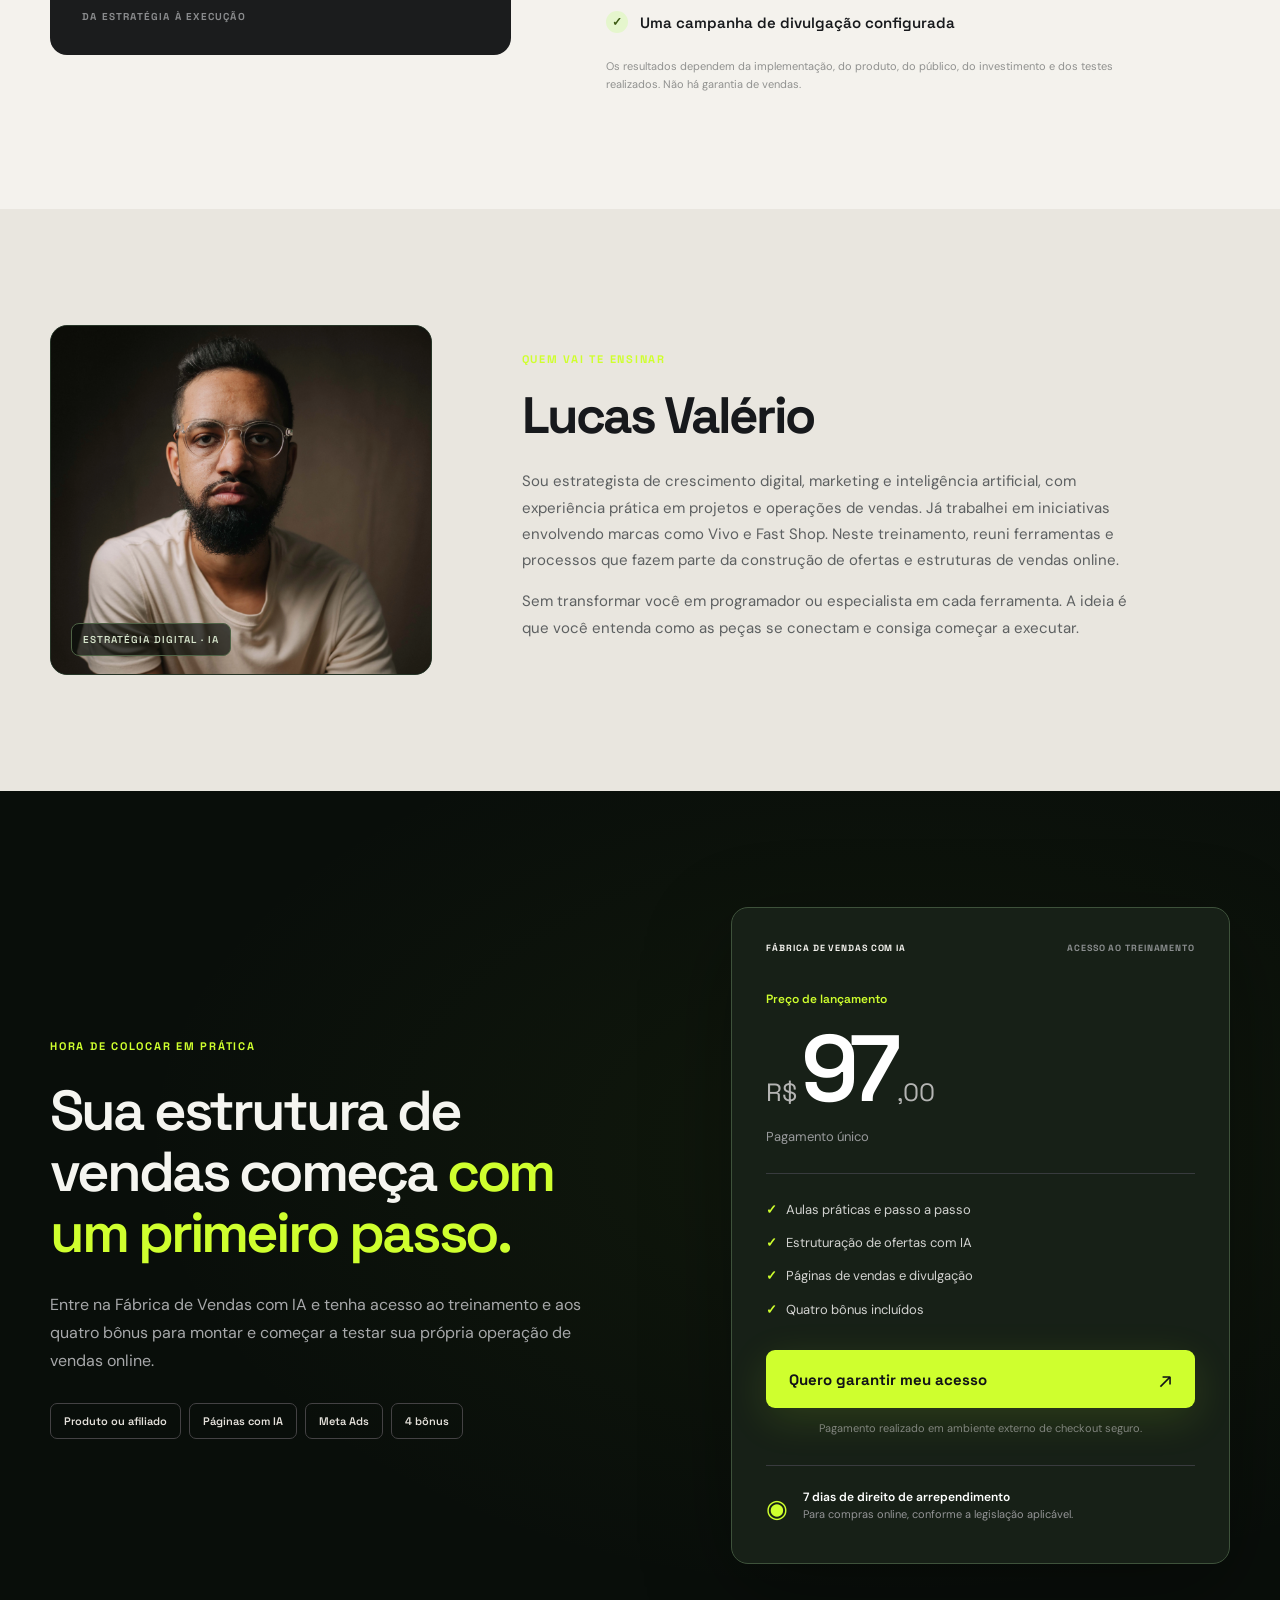
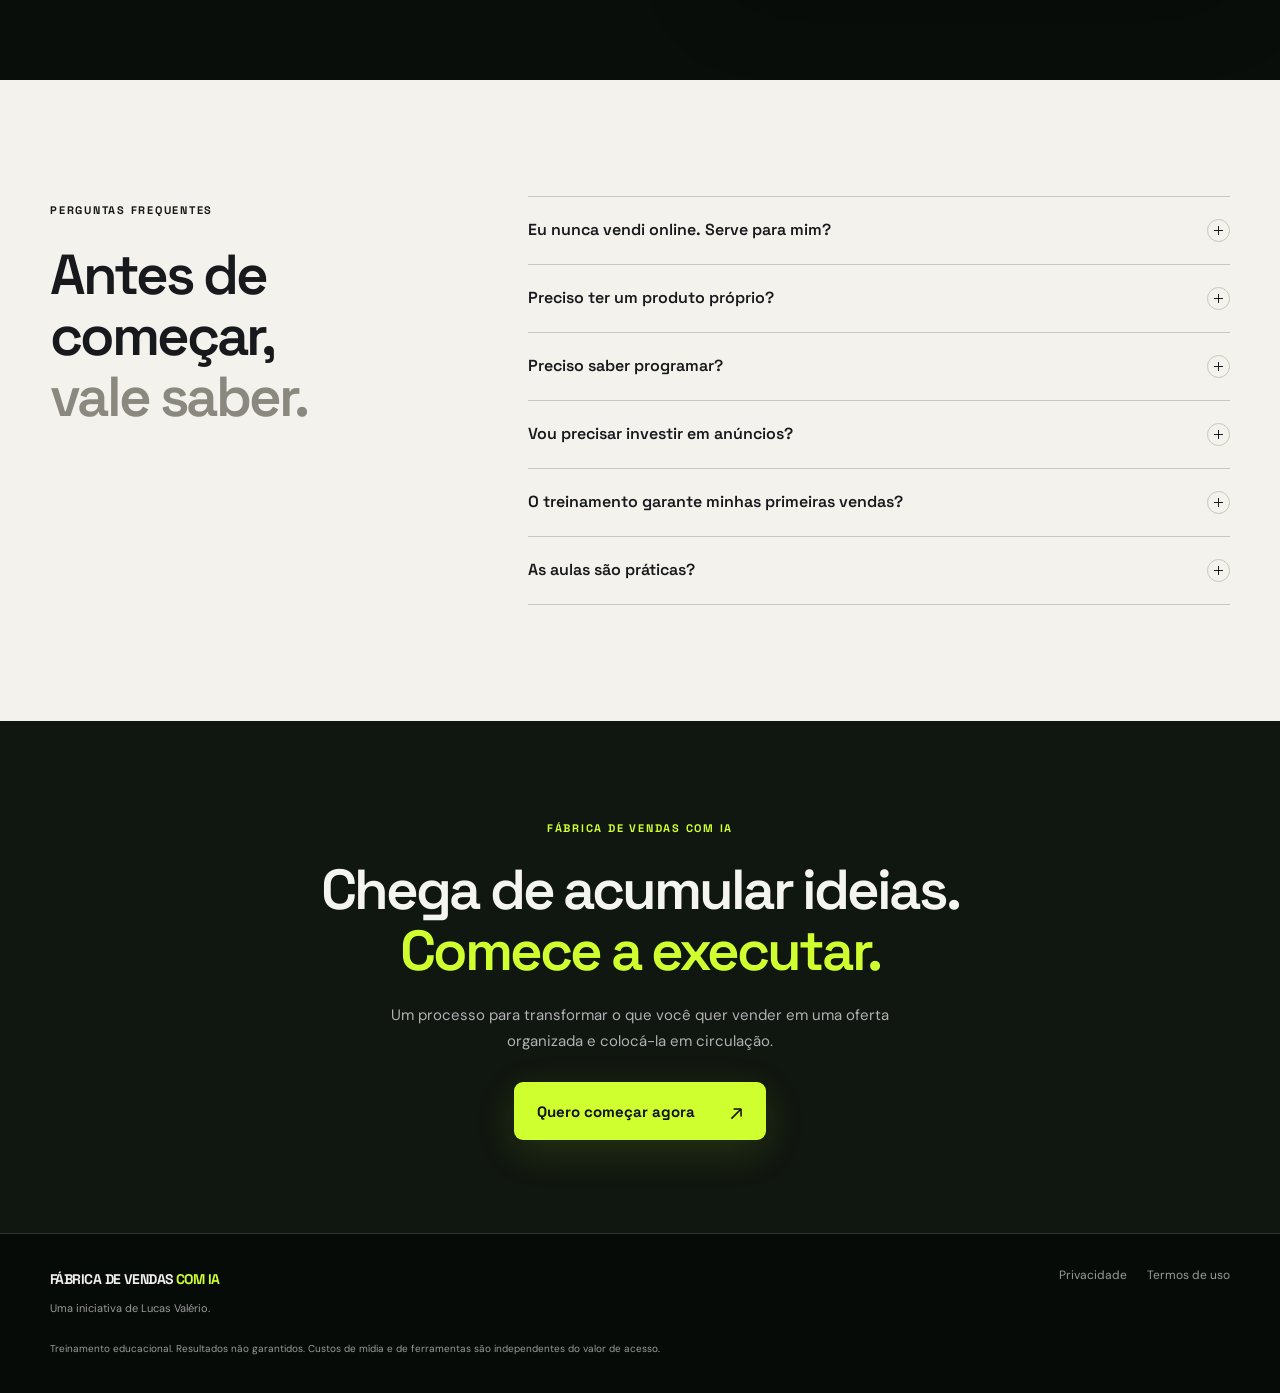
==== commit 3ac882e0: "Update index.html" ====
--- a/index.html
+++ b/index.html
@@ -80,7 +80,7 @@
           <div class="art-footer"><span><i></i> UM PASSO DE CADA VEZ</span><span>FÁBRICA / IA</span></div>
         </div>
       </div>
-      <div class="container"><div class="hero-bottom">VOCÊ NÃO COMPRA MAIS UMA FERRAMENTA. <strong>APRENDE O QUE FAZER COM ELAS.</strong><span class="hero-bottom-line"></span></div></div>
+      <div class="container"><div class="hero-bottom">VOCÊ NÃO COLOCA A MÃO... <strong>A IA FAZ TUDO POR VOCÊ.</strong><span class="hero-bottom-line"></span></div></div>
     </section>
 
     <section class="problem section-padding" id="problema">
@@ -99,9 +99,9 @@
         <div class="method-head"><div><span class="overline orange-text">O MÉTODO</span><h2>Uma estrutura de vendas.<br><em>Quatro movimentos.</em></h2></div><p>Você aprende o processo e usa a IA para acelerar a execução — sem depender de dominar uma profissão diferente para cada etapa.</p></div>
         <div class="steps-grid">
           <article class="method-card"><span class="method-index">01 / ENCONTRE</span><div class="method-symbol" aria-hidden="true">◎</div><h3>Descubra o que vender.</h3><p>Comece com um produto próprio ou identifique uma oferta para divulgar como afiliado. Aprenda a observar oportunidades e escolher um caminho viável.</p><div class="method-result"><span>VOCÊ SAI COM</span><strong>Uma direção para sua oferta</strong></div></article>
-          <article class="method-card"><span class="method-index">02 / CONSTRUA</span><div class="method-symbol" aria-hidden="true">▧</div><h3>Monte sua oferta com IA.</h3><p>Estruture sua apresentação de vendas e, se for produzir algo próprio, use a IA para ajudar na criação do material que será entregue.</p><div class="method-result"><span>VOCÊ SAI COM</span><strong>Oferta e produto estruturados</strong></div></article>
-          <article class="method-card"><span class="method-index">03 / PUBLIQUE</span><div class="method-symbol" aria-hidden="true">▣</div><h3>Crie sua página de vendas.</h3><p>Aprenda a construir páginas com inteligência artificial, organizar os elementos da oferta e colocar sua estrutura online.</p><div class="method-result"><span>VOCÊ SAI COM</span><strong>Uma página pronta para testar</strong></div></article>
-          <article class="method-card"><span class="method-index">04 / ANUNCIE</span><div class="method-symbol" aria-hidden="true">↗</div><h3>Coloque sua oferta em circulação.</h3><p>Entenda o básico do Meta Ads, aprenda a subir campanhas e acompanhe métricas para tomar decisões sobre os primeiros testes.</p><div class="method-result"><span>VOCÊ SAI COM</span><strong>Uma campanha configurada</strong></div></article>
+          <article class="method-card"><span class="method-index">02 / CONSTRUA</span><div class="method-symbol" aria-hidden="true">▧</div><h3>IA monta sua oferta.</h3><p>Estruture sua apresentação de vendas e, se for produzir algo próprio, use a IA para ajudar na criação do material que será entregue.</p><div class="method-result"><span>VOCÊ SAI COM</span><strong>Oferta e produto estruturados</strong></div></article>
+          <article class="method-card"><span class="method-index">03 / PUBLIQUE</span><div class="method-symbol" aria-hidden="true">▣</div><h3>IA cria sua página de vendas.</h3><p>Aprenda a construir páginas com inteligência artificial, organizar os elementos da oferta e colocar sua estrutura online.</p><div class="method-result"><span>VOCÊ SAI COM</span><strong>Uma página pronta para testar</strong></div></article>
+          <article class="method-card"><span class="method-index">04 / ANUNCIE</span><div class="method-symbol" aria-hidden="true">↗</div><h3>Coloque sua oferta pra vender</h3><p>Entenda o básico do Meta Ads, aprenda a subir campanhas e acompanhe métricas para tomar decisões sobre os primeiros testes.</p><div class="method-result"><span>VOCÊ SAI COM</span><strong>Uma campanha configurada</strong></div></article>
         </div>
         <div class="method-banner"><span class="banner-star" aria-hidden="true">✳</span><p><strong>Não tem produto?</strong> O método começa na escolha do que vender. <strong>Já tem uma oferta?</strong> Avance para a estrutura, página e anúncios.</p><a href="#investimento">Começar agora <span aria-hidden="true">↗</span></a></div>
       </div>
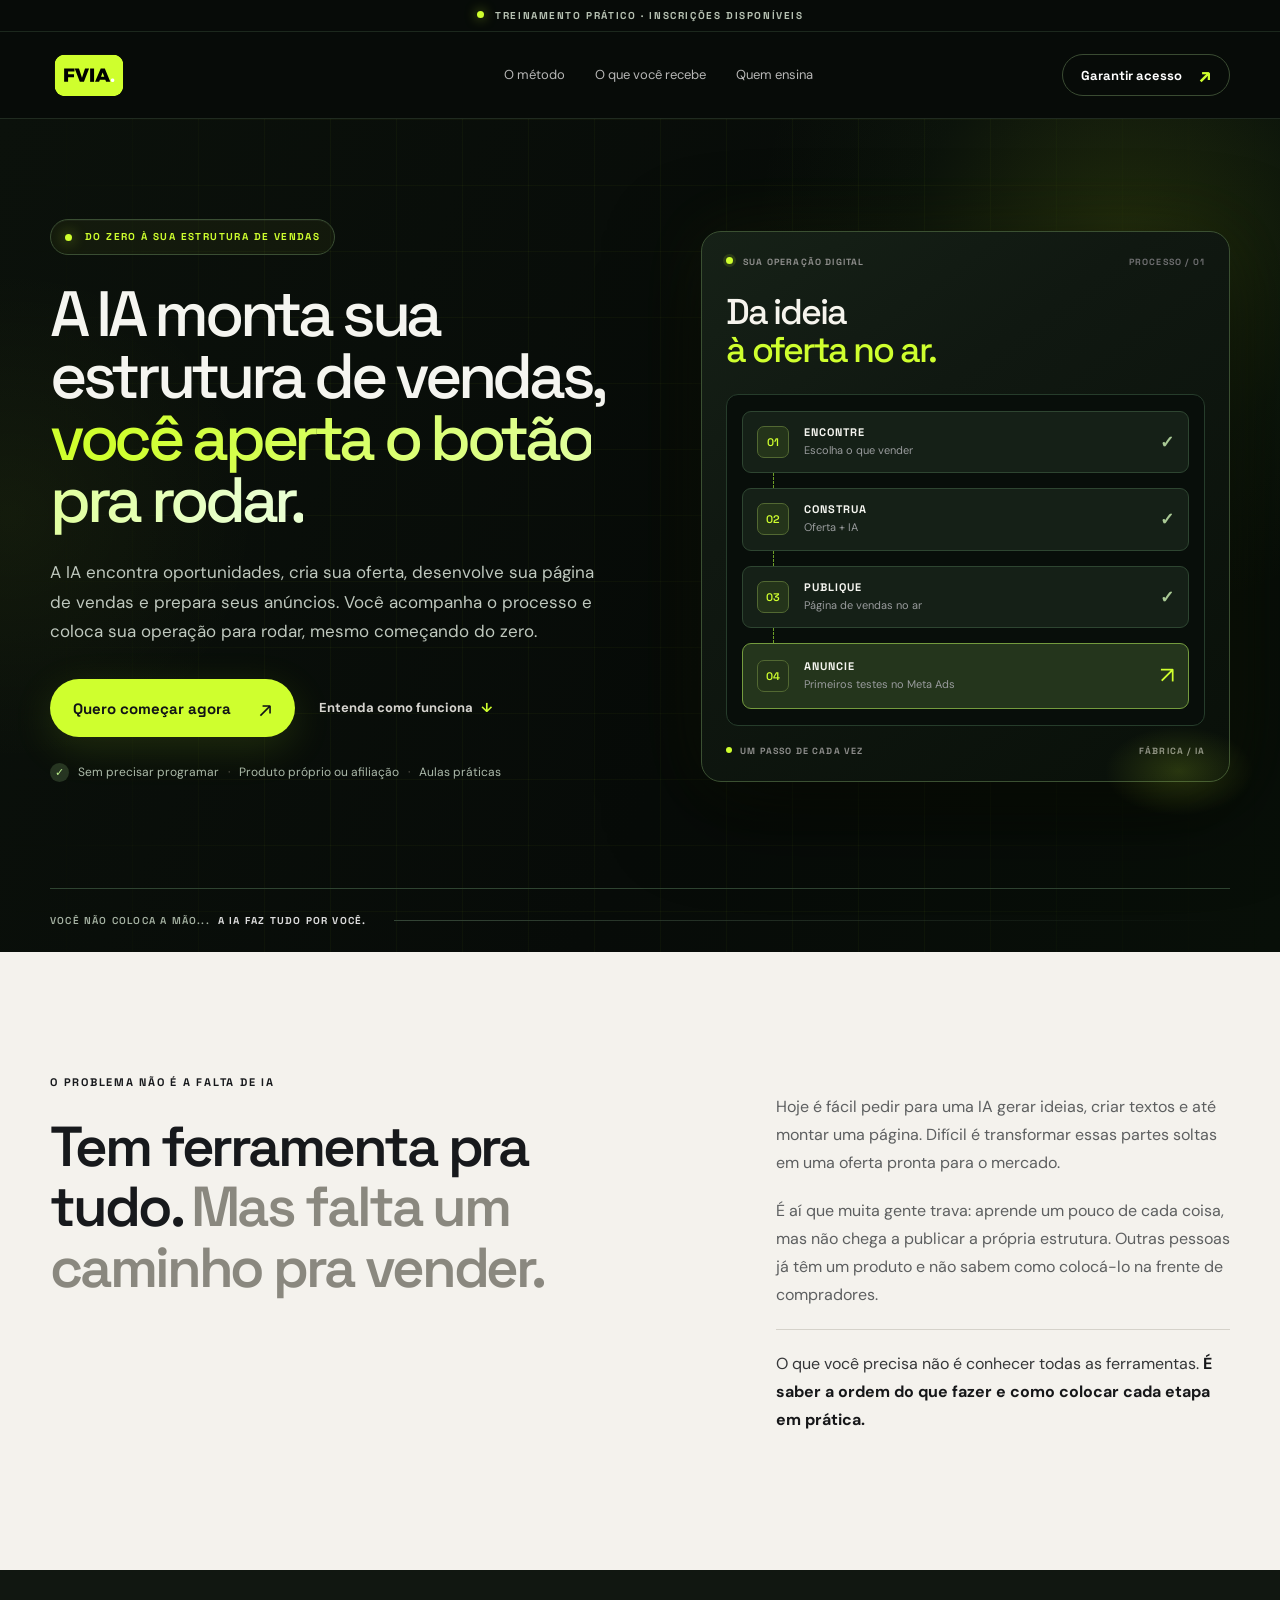
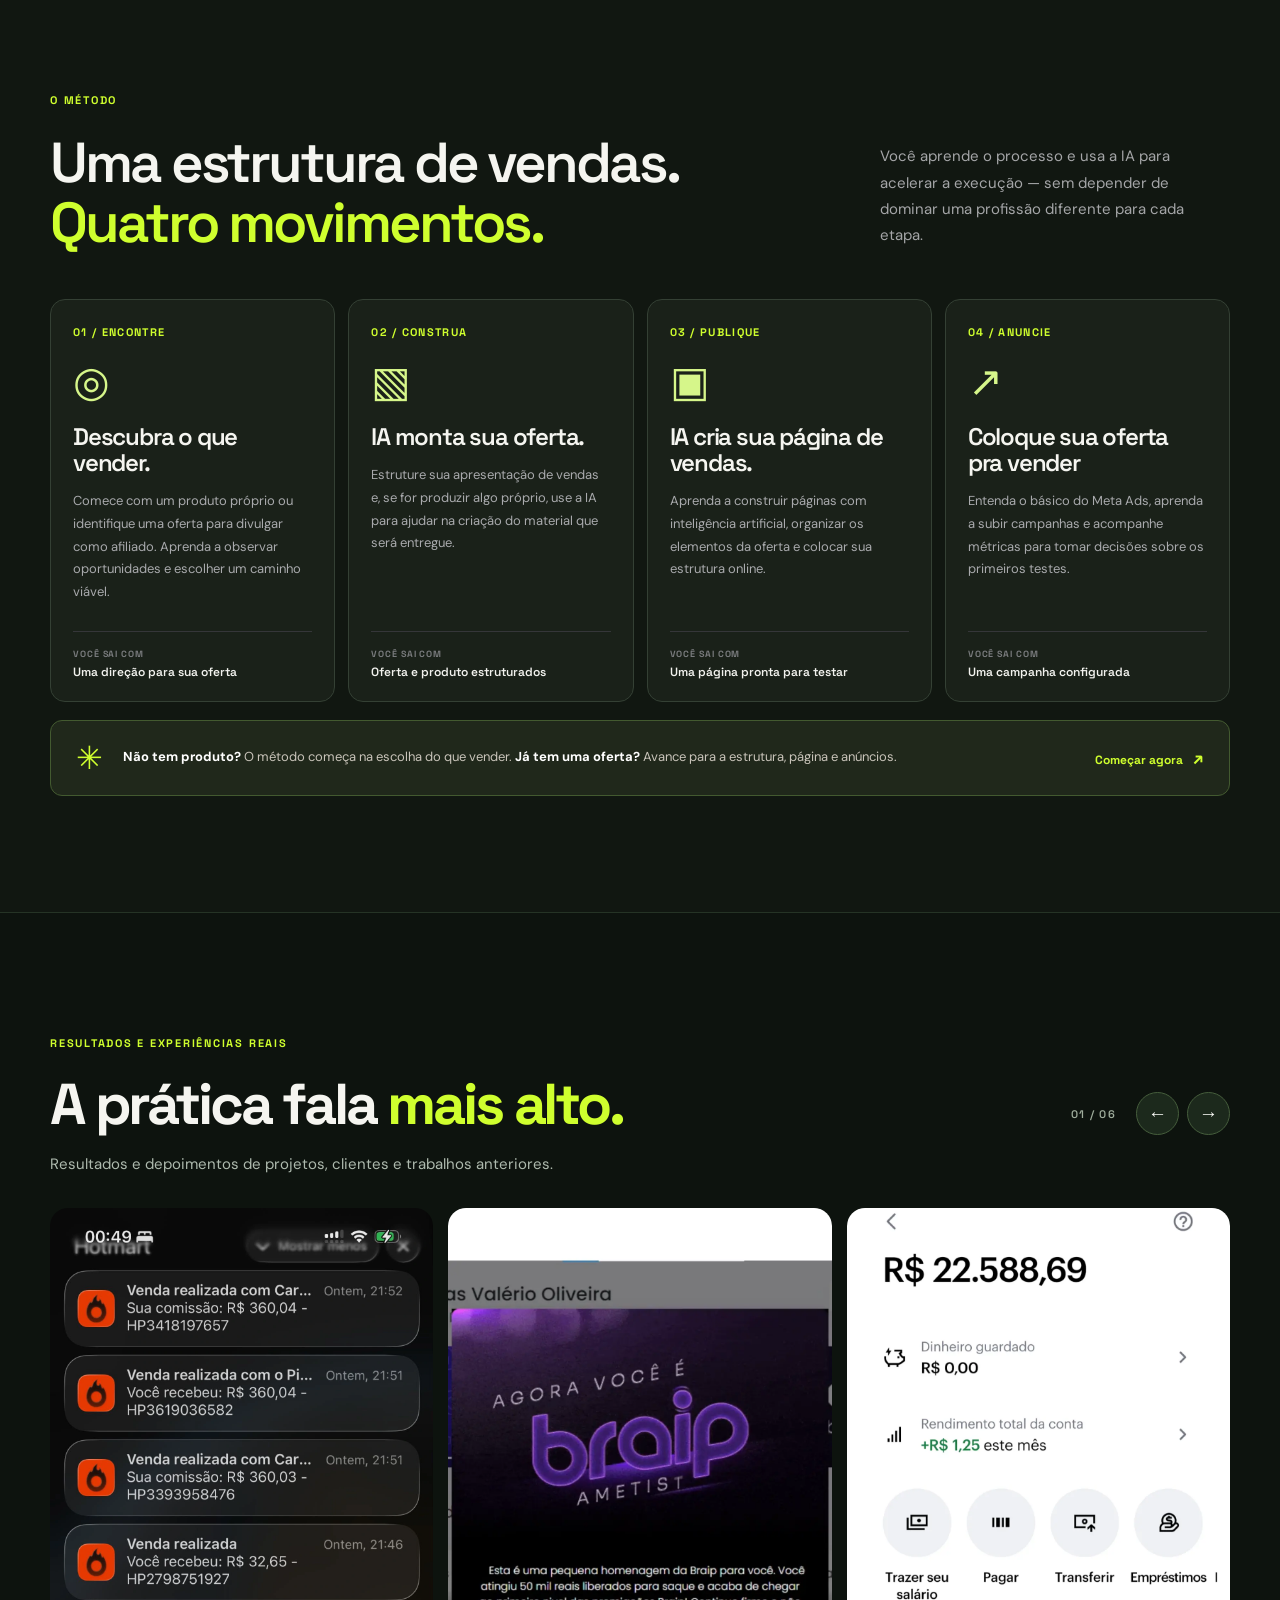
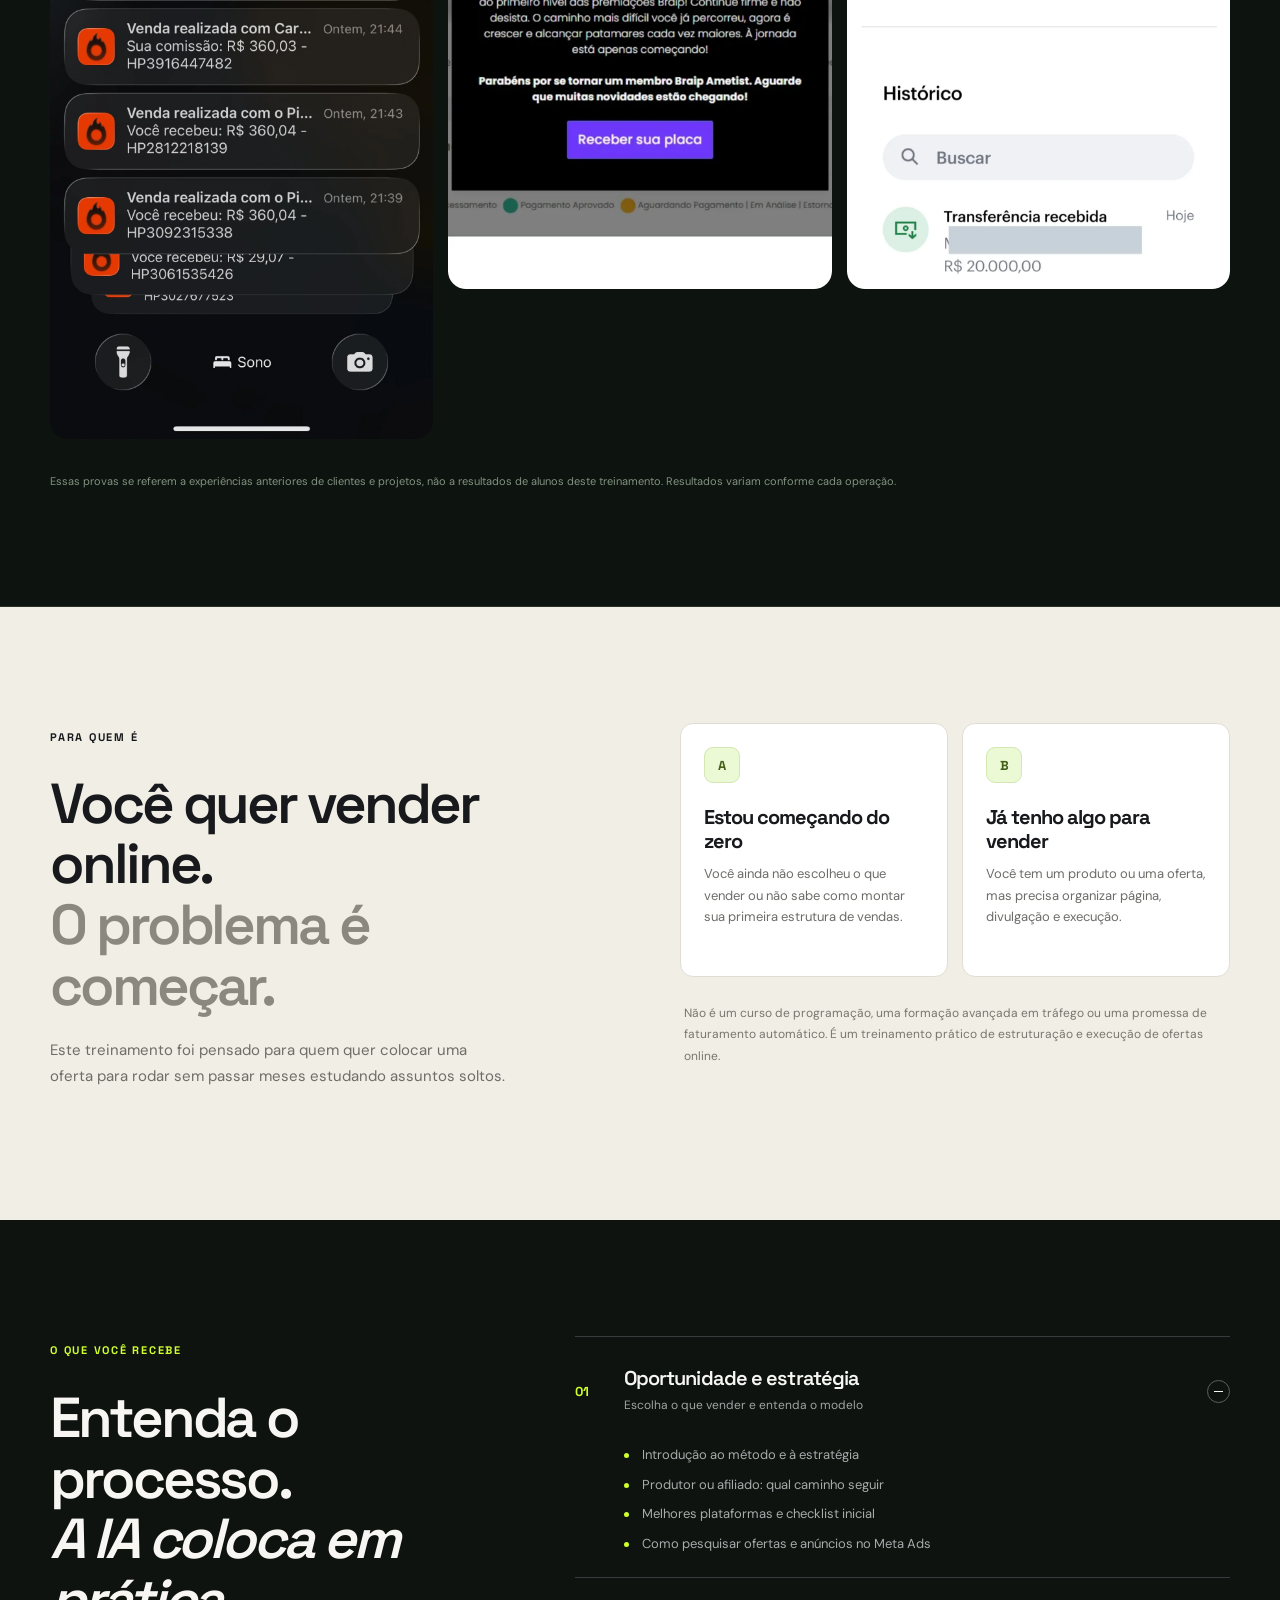
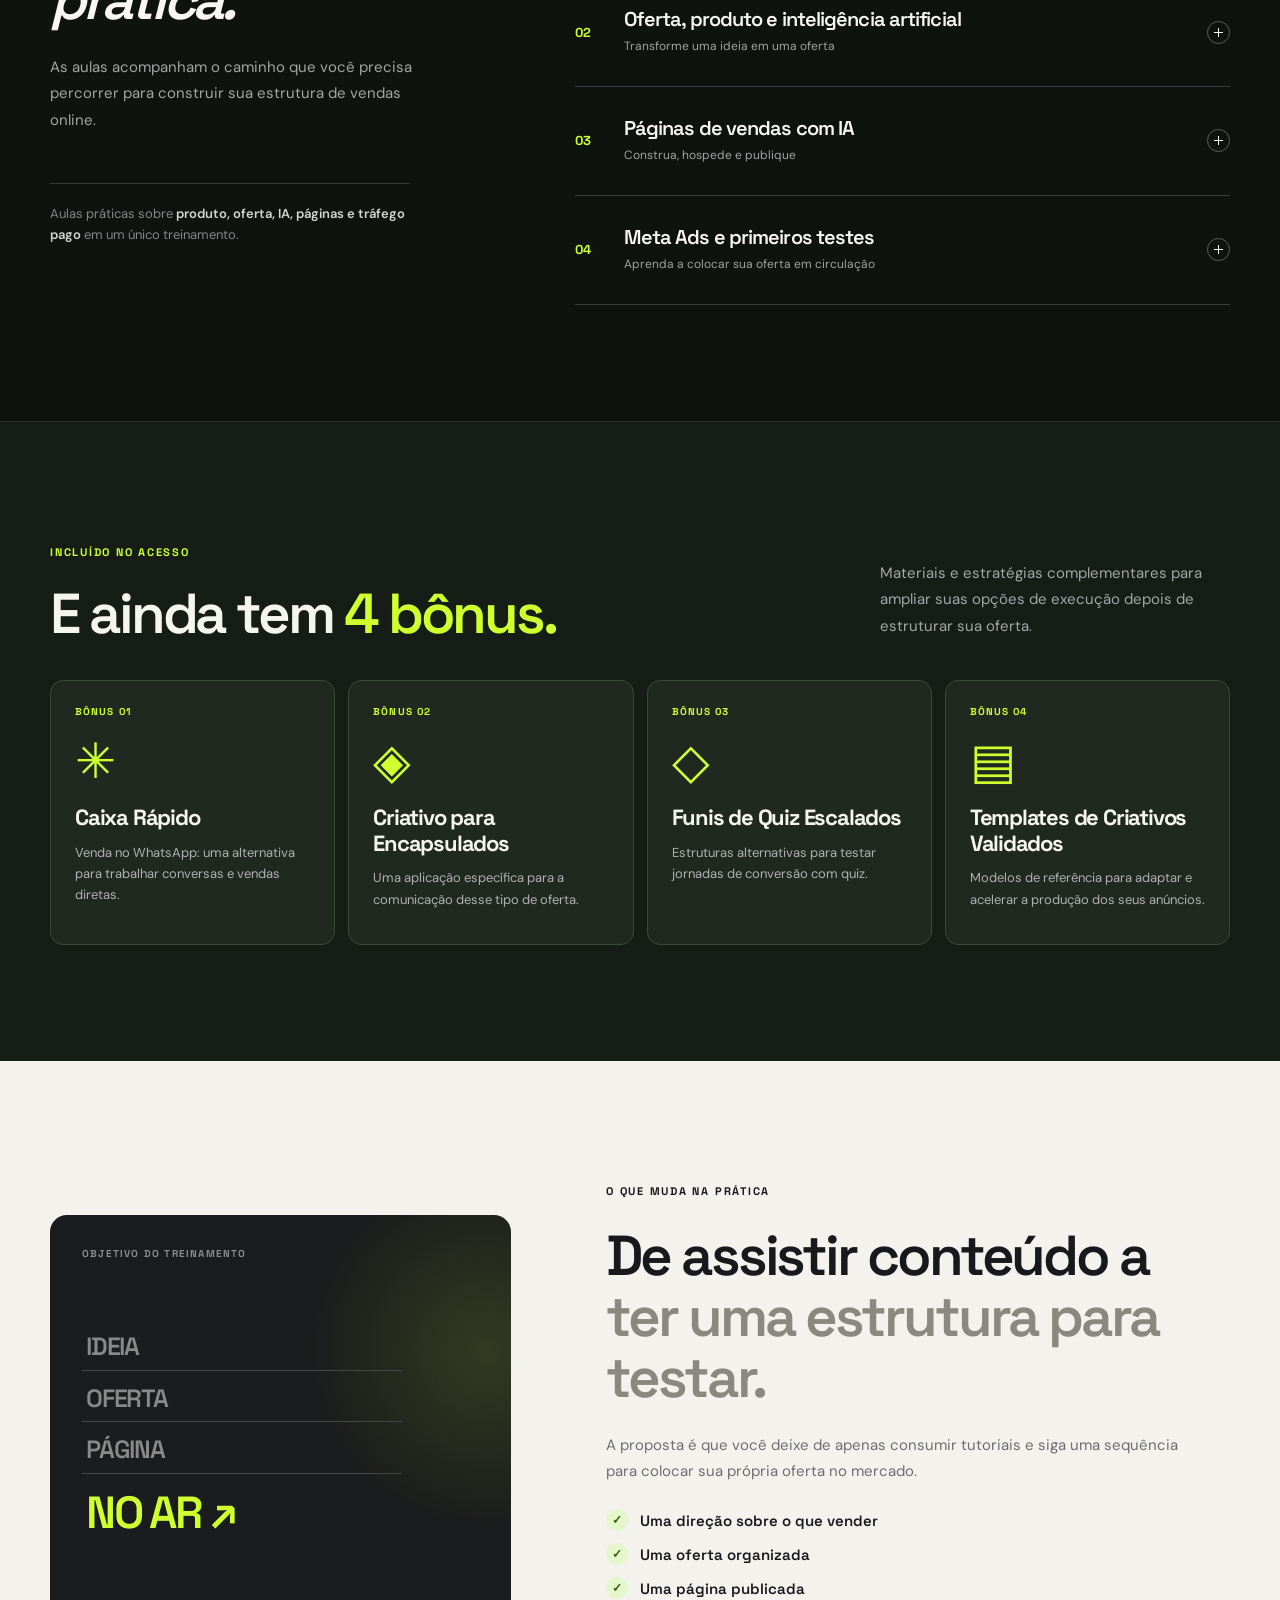
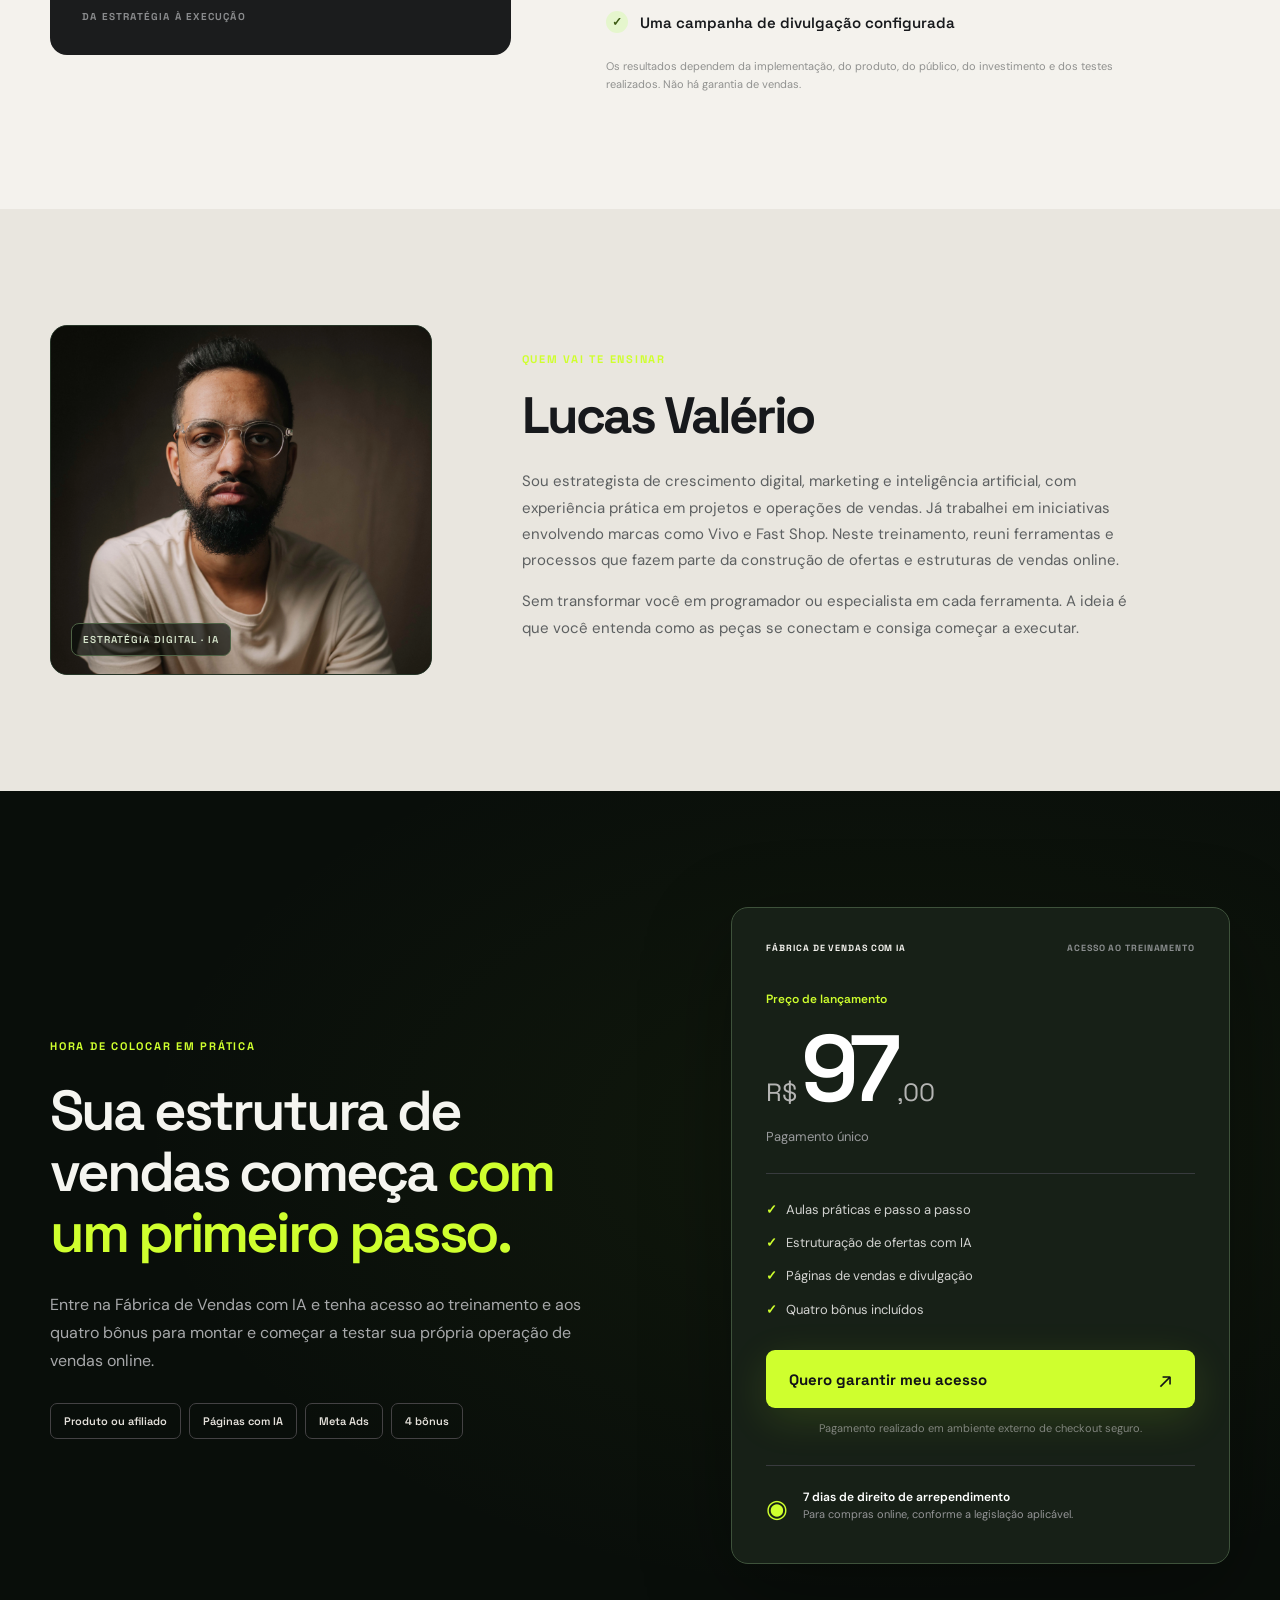
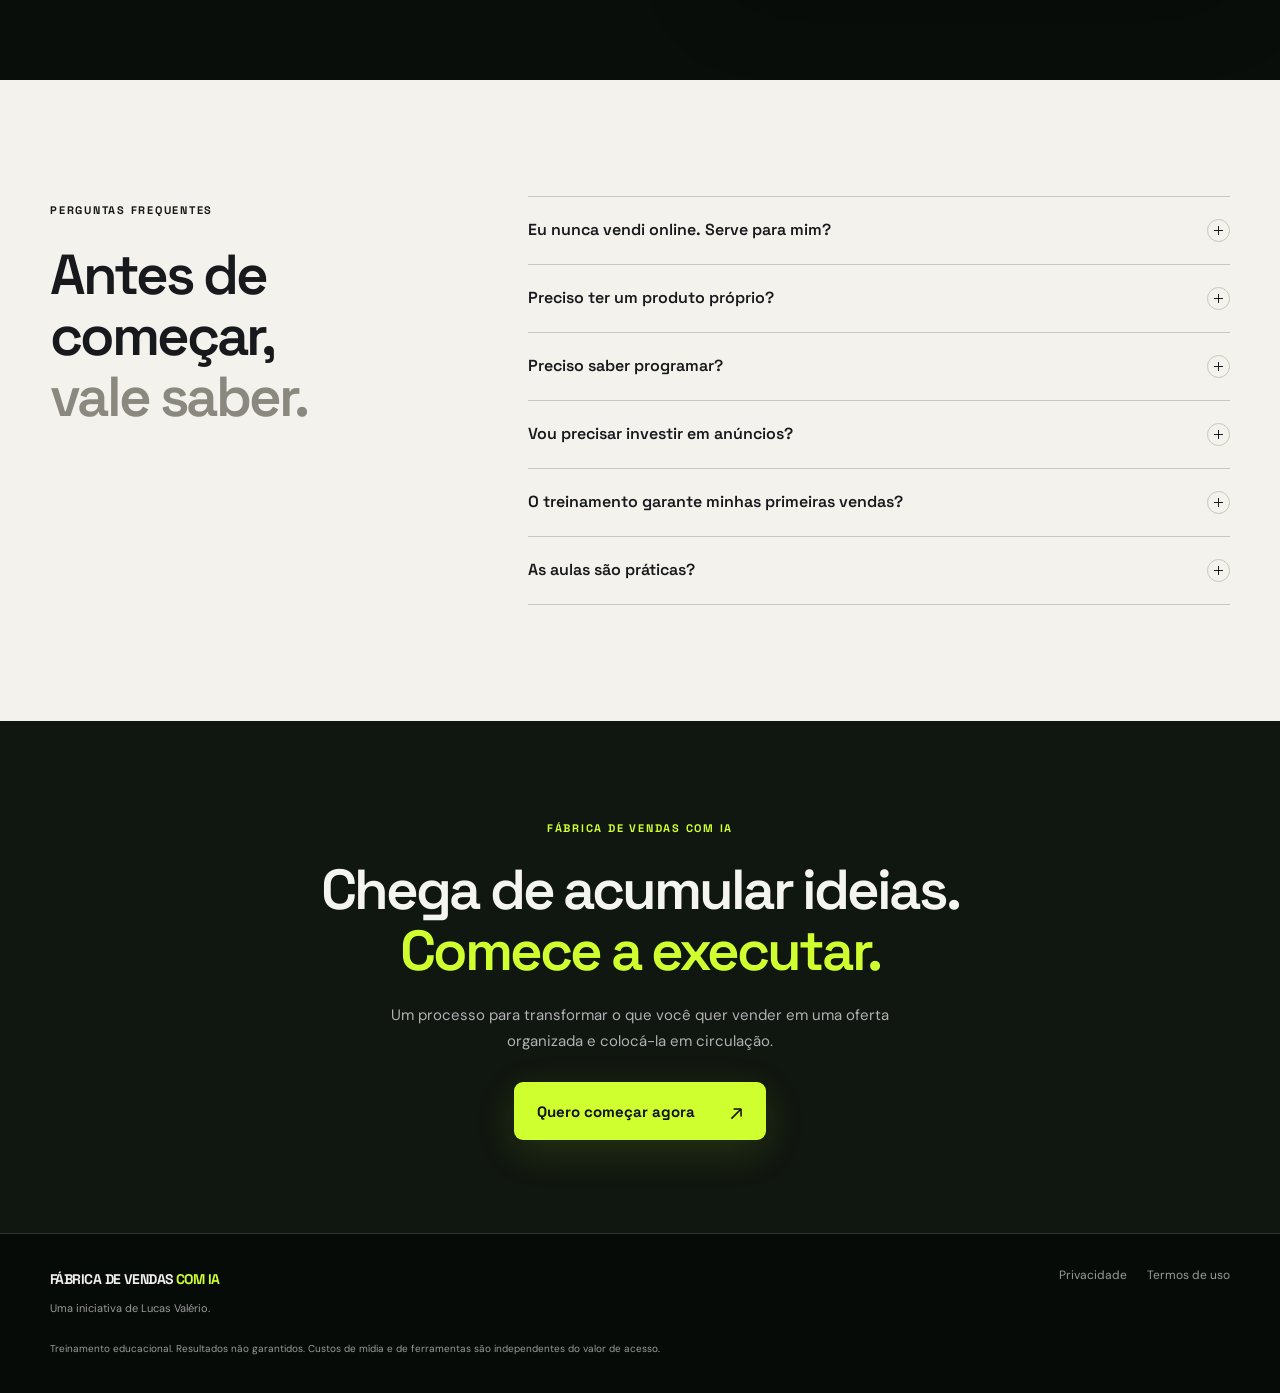
==== commit 0ce70321: "Update index.html" ====
--- a/index.html
+++ b/index.html
@@ -176,7 +176,7 @@
 
     <section class="curriculum section-padding" id="conteudo-programa">
       <div class="container curriculum-layout">
-        <div class="curriculum-intro"><span class="overline orange-text">O QUE VOCÊ RECEBE</span><h2>Aprenda o processo.<br><em>Coloque em prática.</em></h2><p>As aulas acompanham o caminho que você precisa percorrer para construir sua estrutura de vendas online.</p><div class="curriculum-aside">Aulas práticas sobre <strong>produto, oferta, IA, páginas e tráfego pago</strong> em um único treinamento.</div></div>
+        <div class="curriculum-intro"><span class="overline orange-text">O QUE VOCÊ RECEBE</span><h2>Entenda o processo.<br><em>A IA coloca em prática.</em></h2><p>As aulas acompanham o caminho que você precisa percorrer para construir sua estrutura de vendas online.</p><div class="curriculum-aside">Aulas práticas sobre <strong>produto, oferta, IA, páginas e tráfego pago</strong> em um único treinamento.</div></div>
         <div class="module-list">
           <details class="module" open><summary><span class="module-num">01</span><span class="module-name"><strong>Oportunidade e estratégia</strong><small>Escolha o que vender e entenda o modelo</small></span><span class="toggle-plus" aria-hidden="true"></span></summary><div class="module-content"><ul><li>Introdução ao método e à estratégia</li><li>Produtor ou afiliado: qual caminho seguir</li><li>Melhores plataformas e checklist inicial</li><li>Como pesquisar ofertas e anúncios no Meta Ads</li></ul></div></details>
           <details class="module"><summary><span class="module-num">02</span><span class="module-name"><strong>Oferta, produto e inteligência artificial</strong><small>Transforme uma ideia em uma oferta</small></span><span class="toggle-plus" aria-hidden="true"></span></summary><div class="module-content"><ul><li>Estrutura de vendas e apresentação da oferta</li><li>Como pensar a entrega do seu produto</li><li>Ferramentas de IA para criar entregáveis</li><li>Organização da estrutura comercial</li></ul></div></details>
